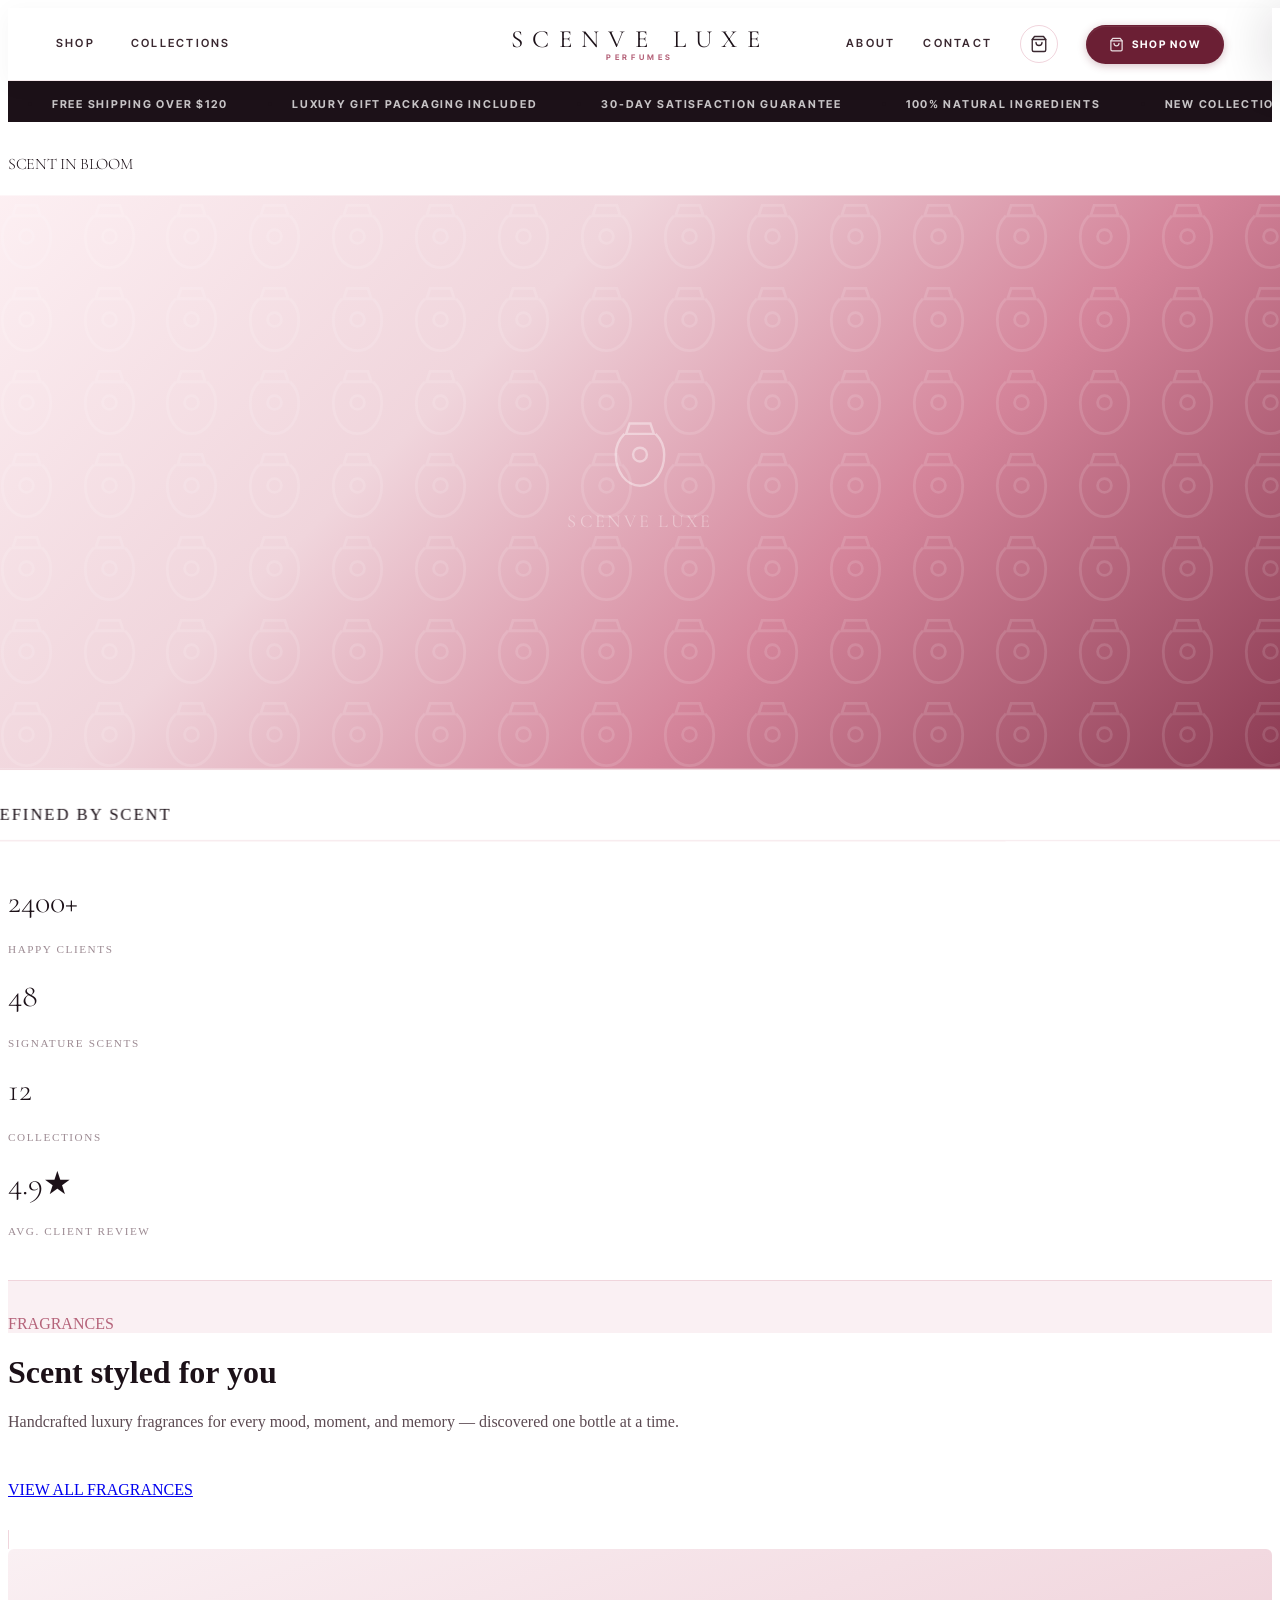
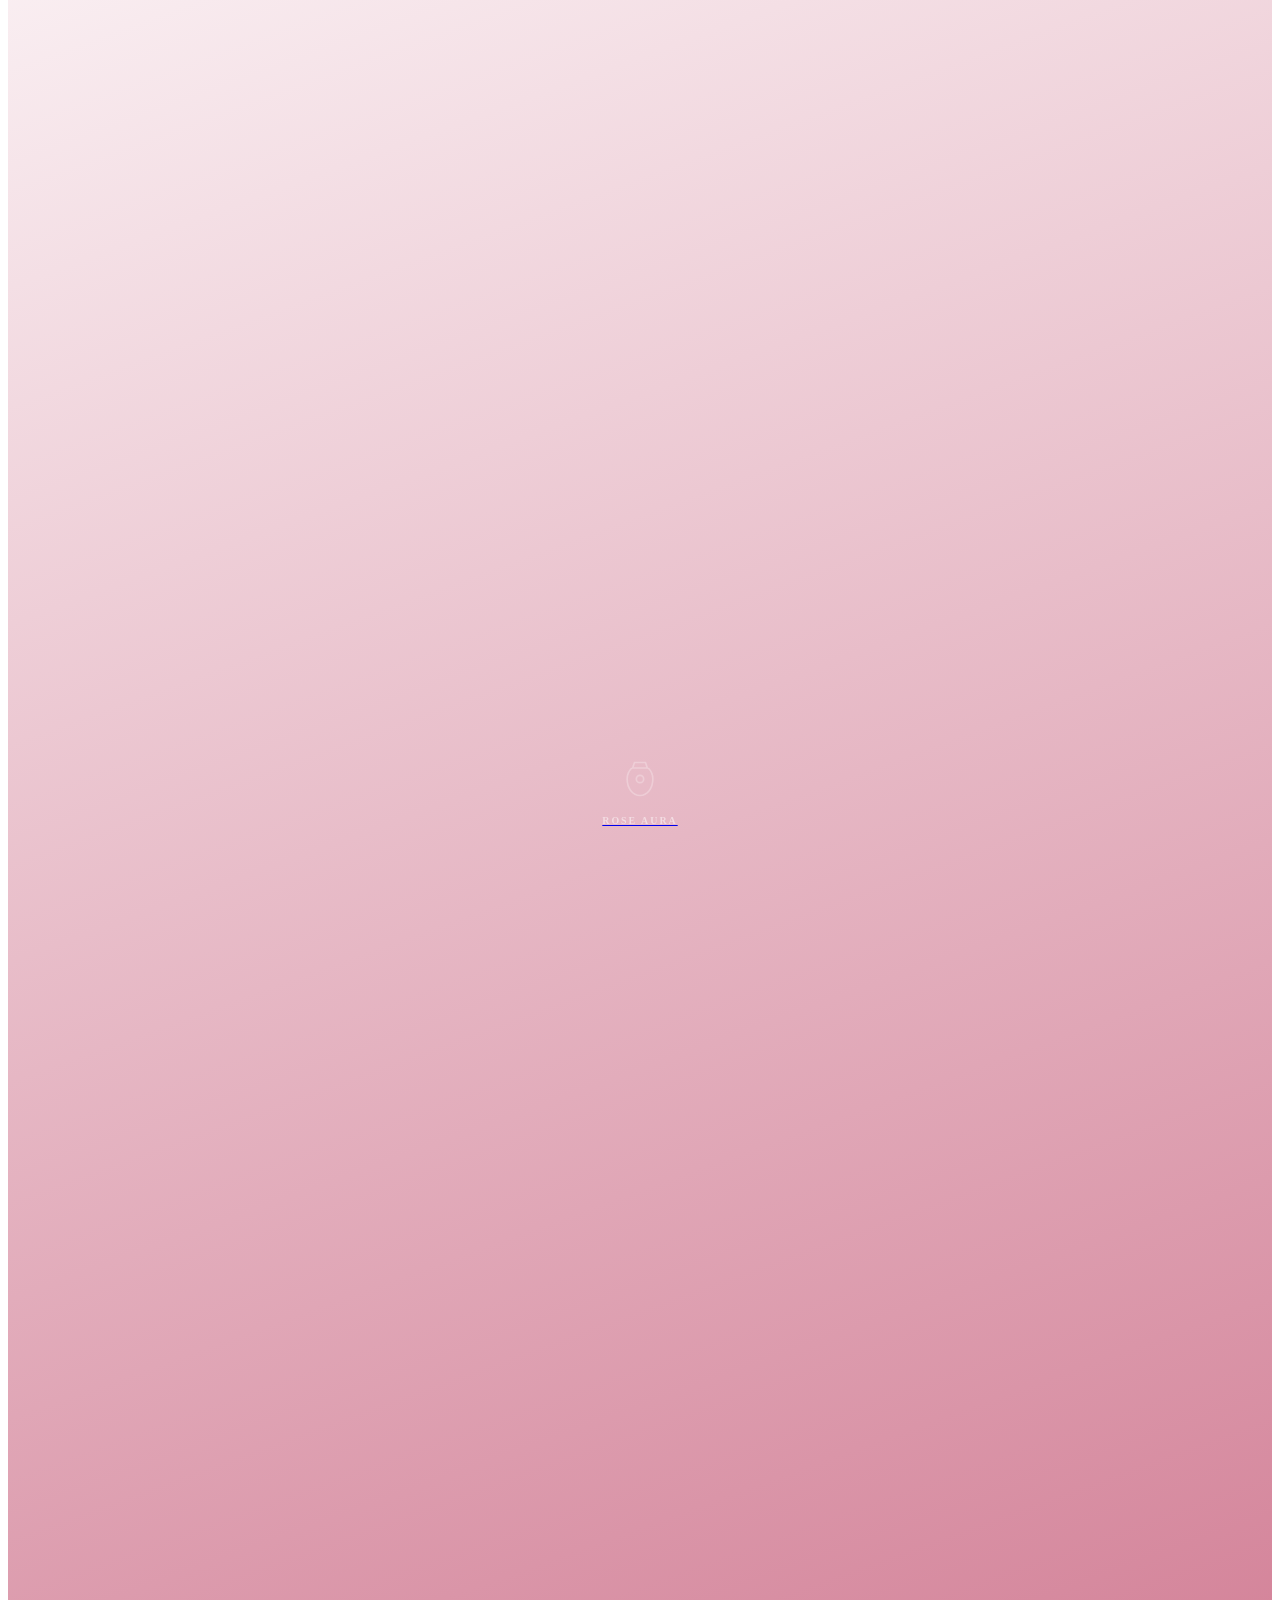
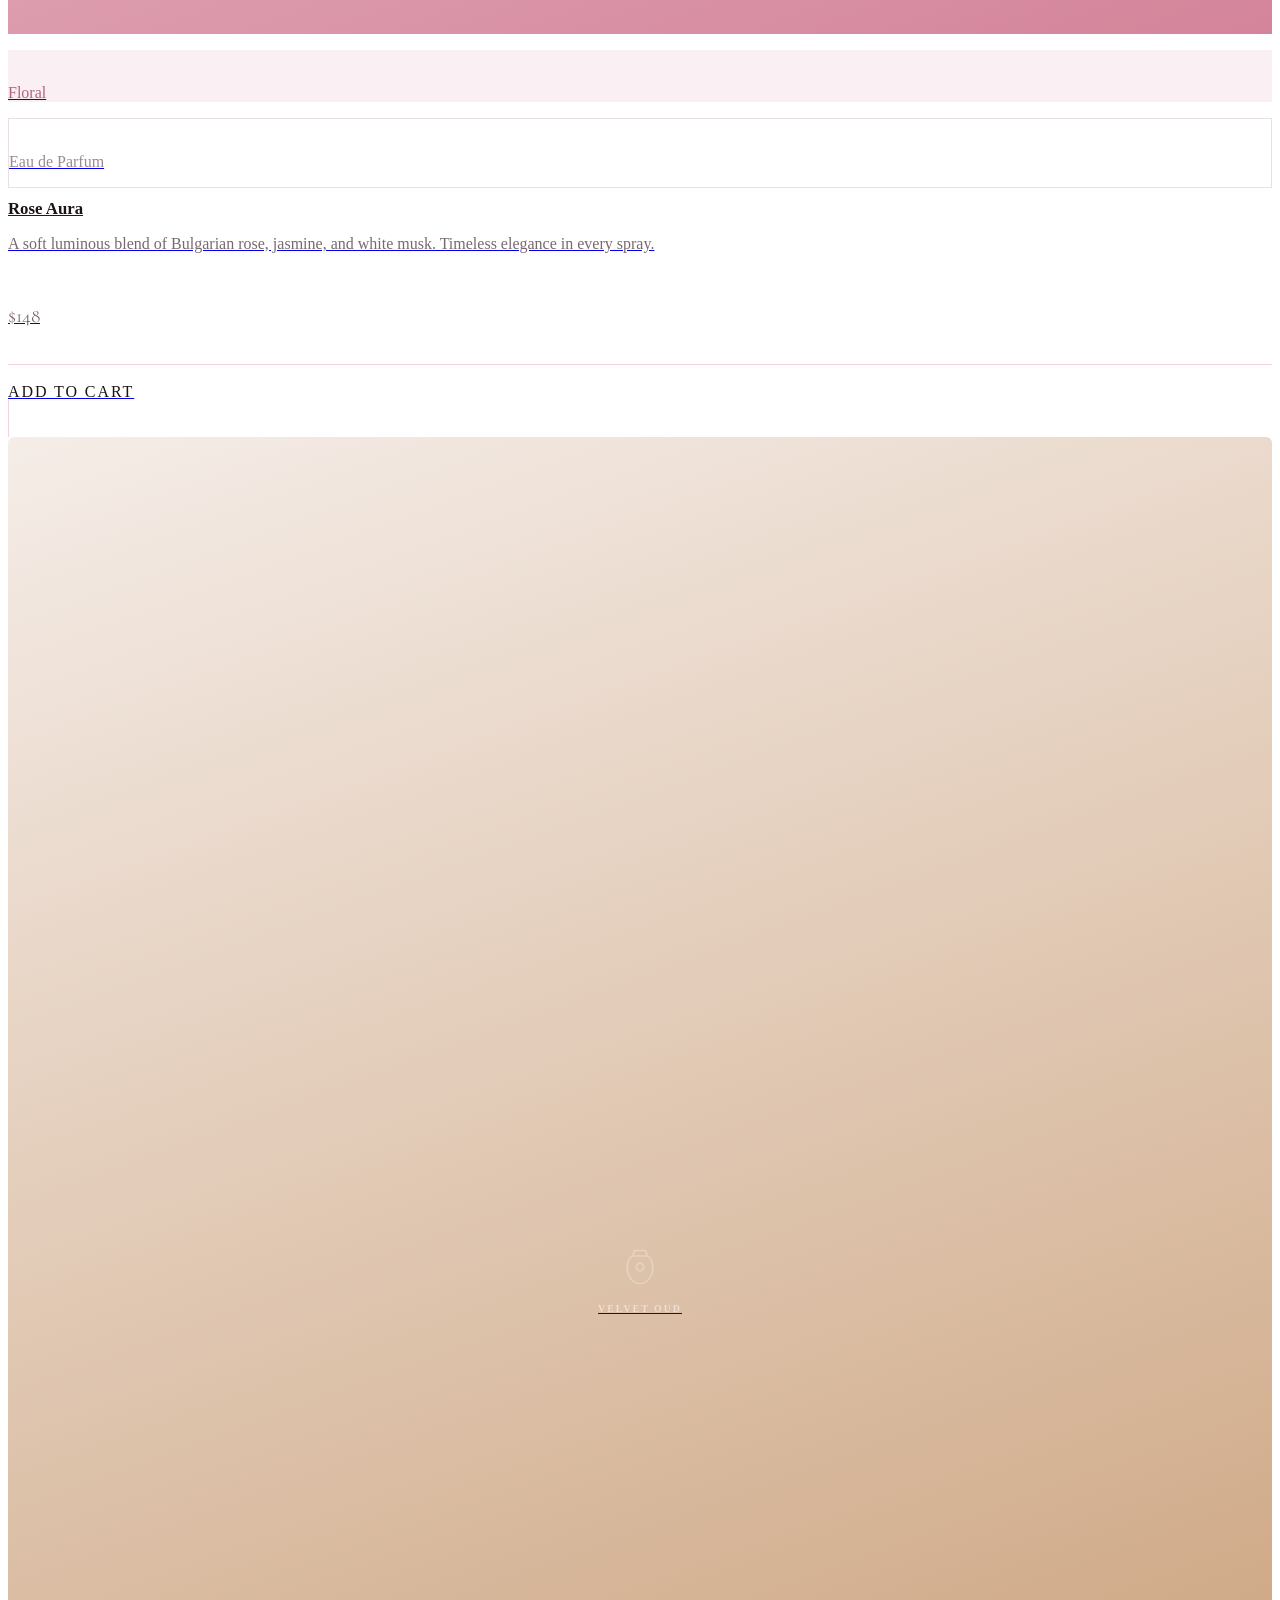
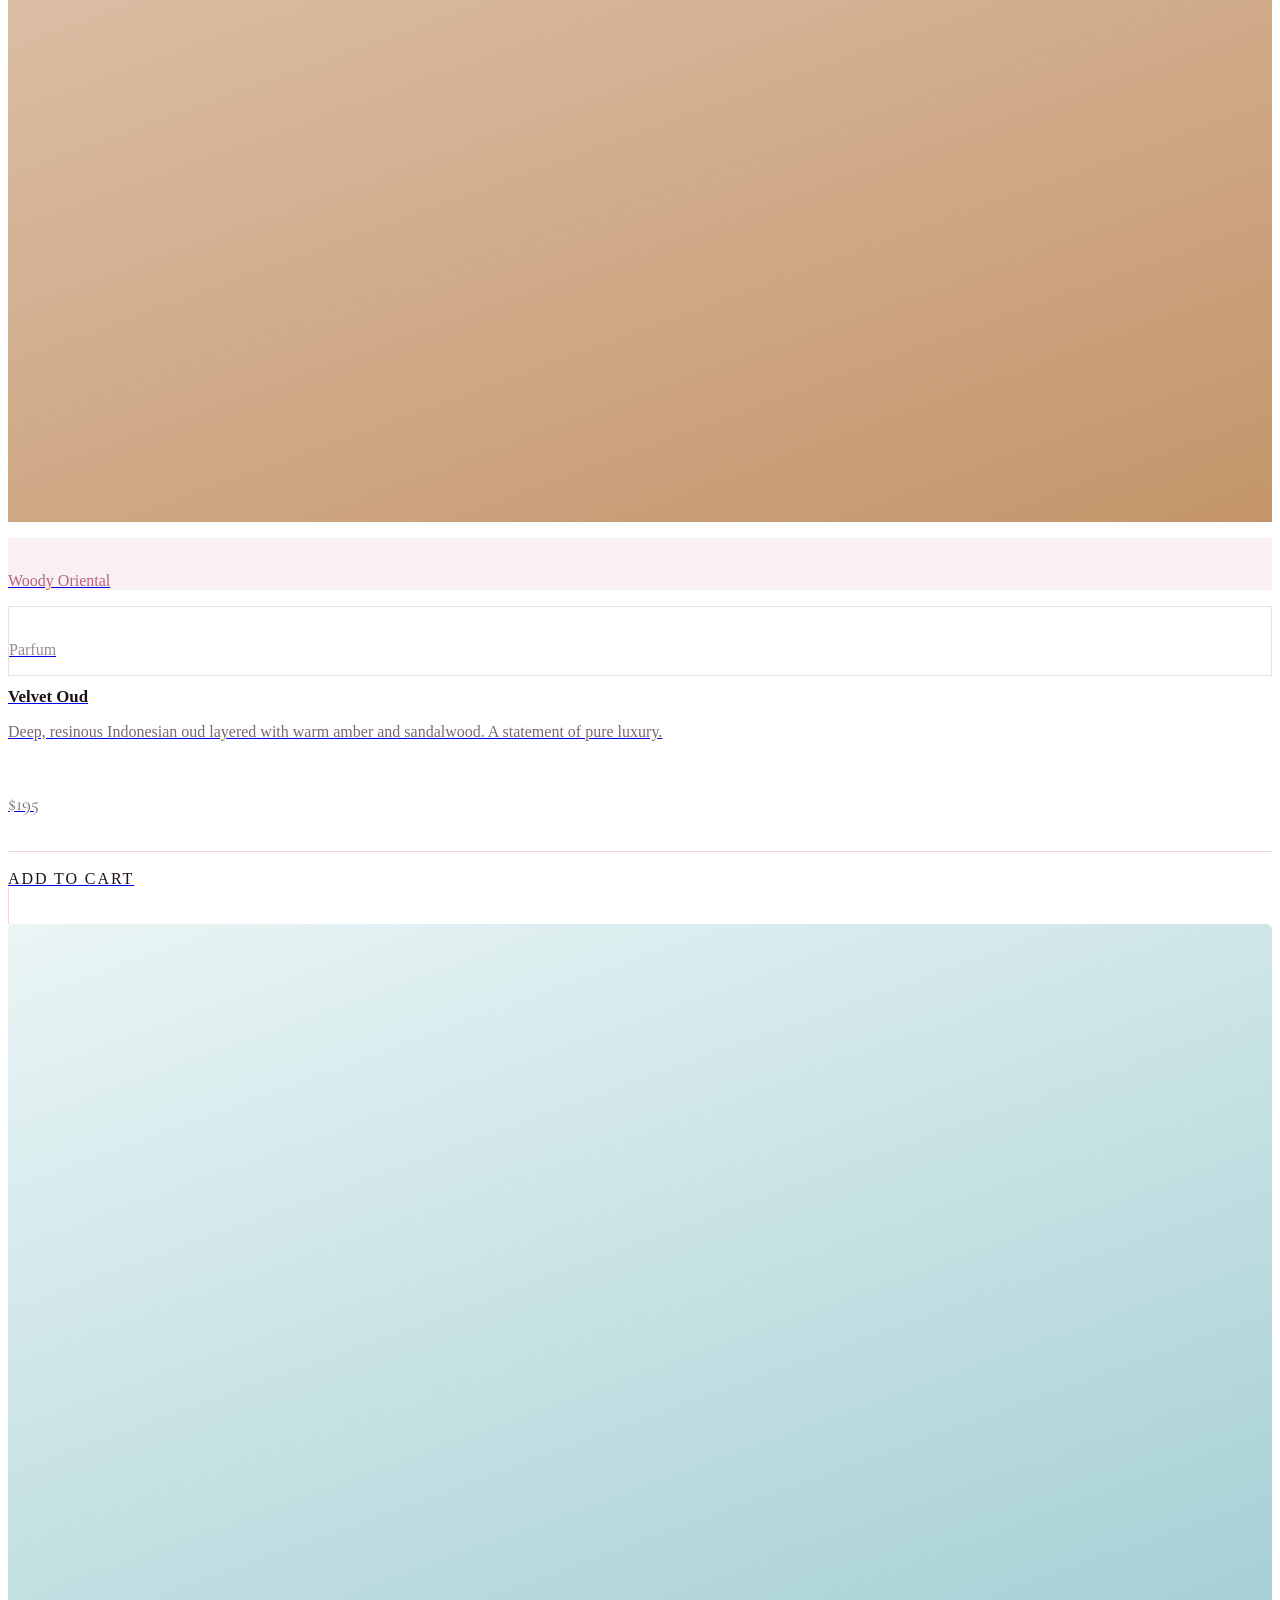
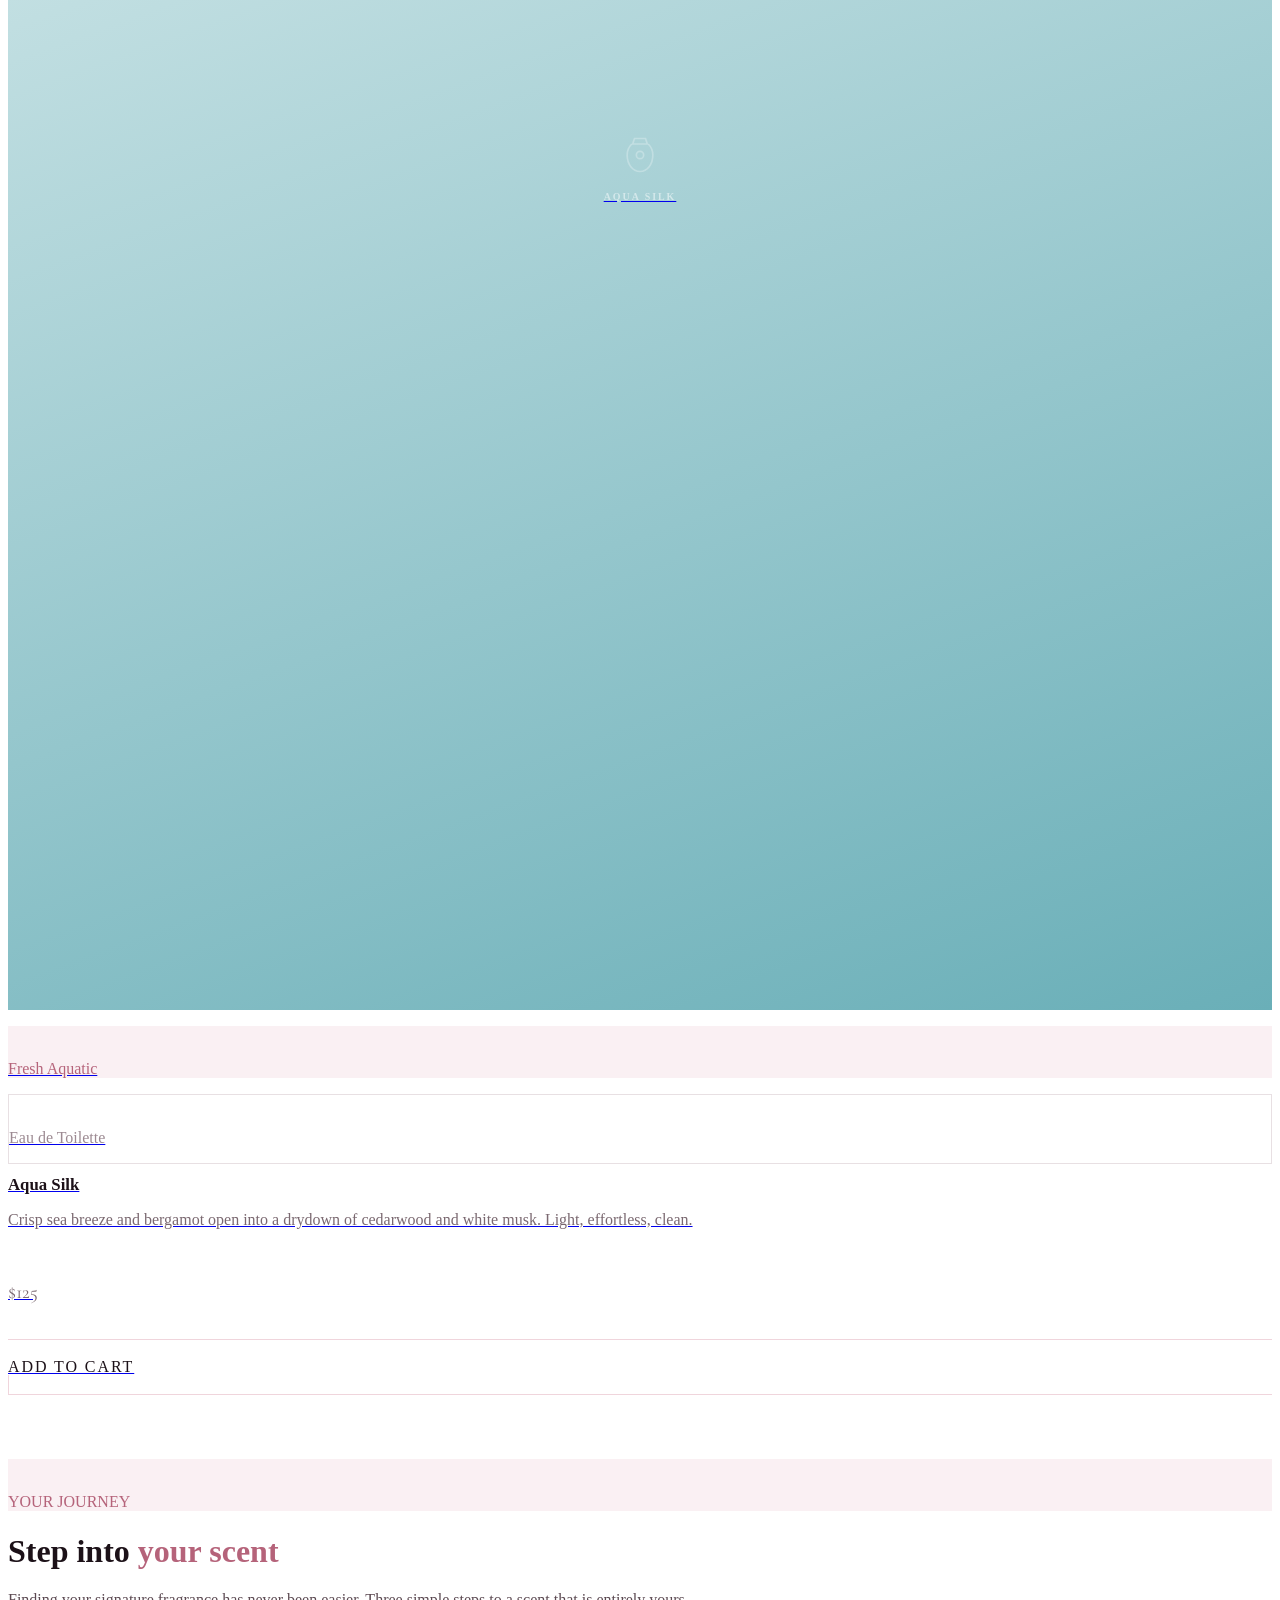
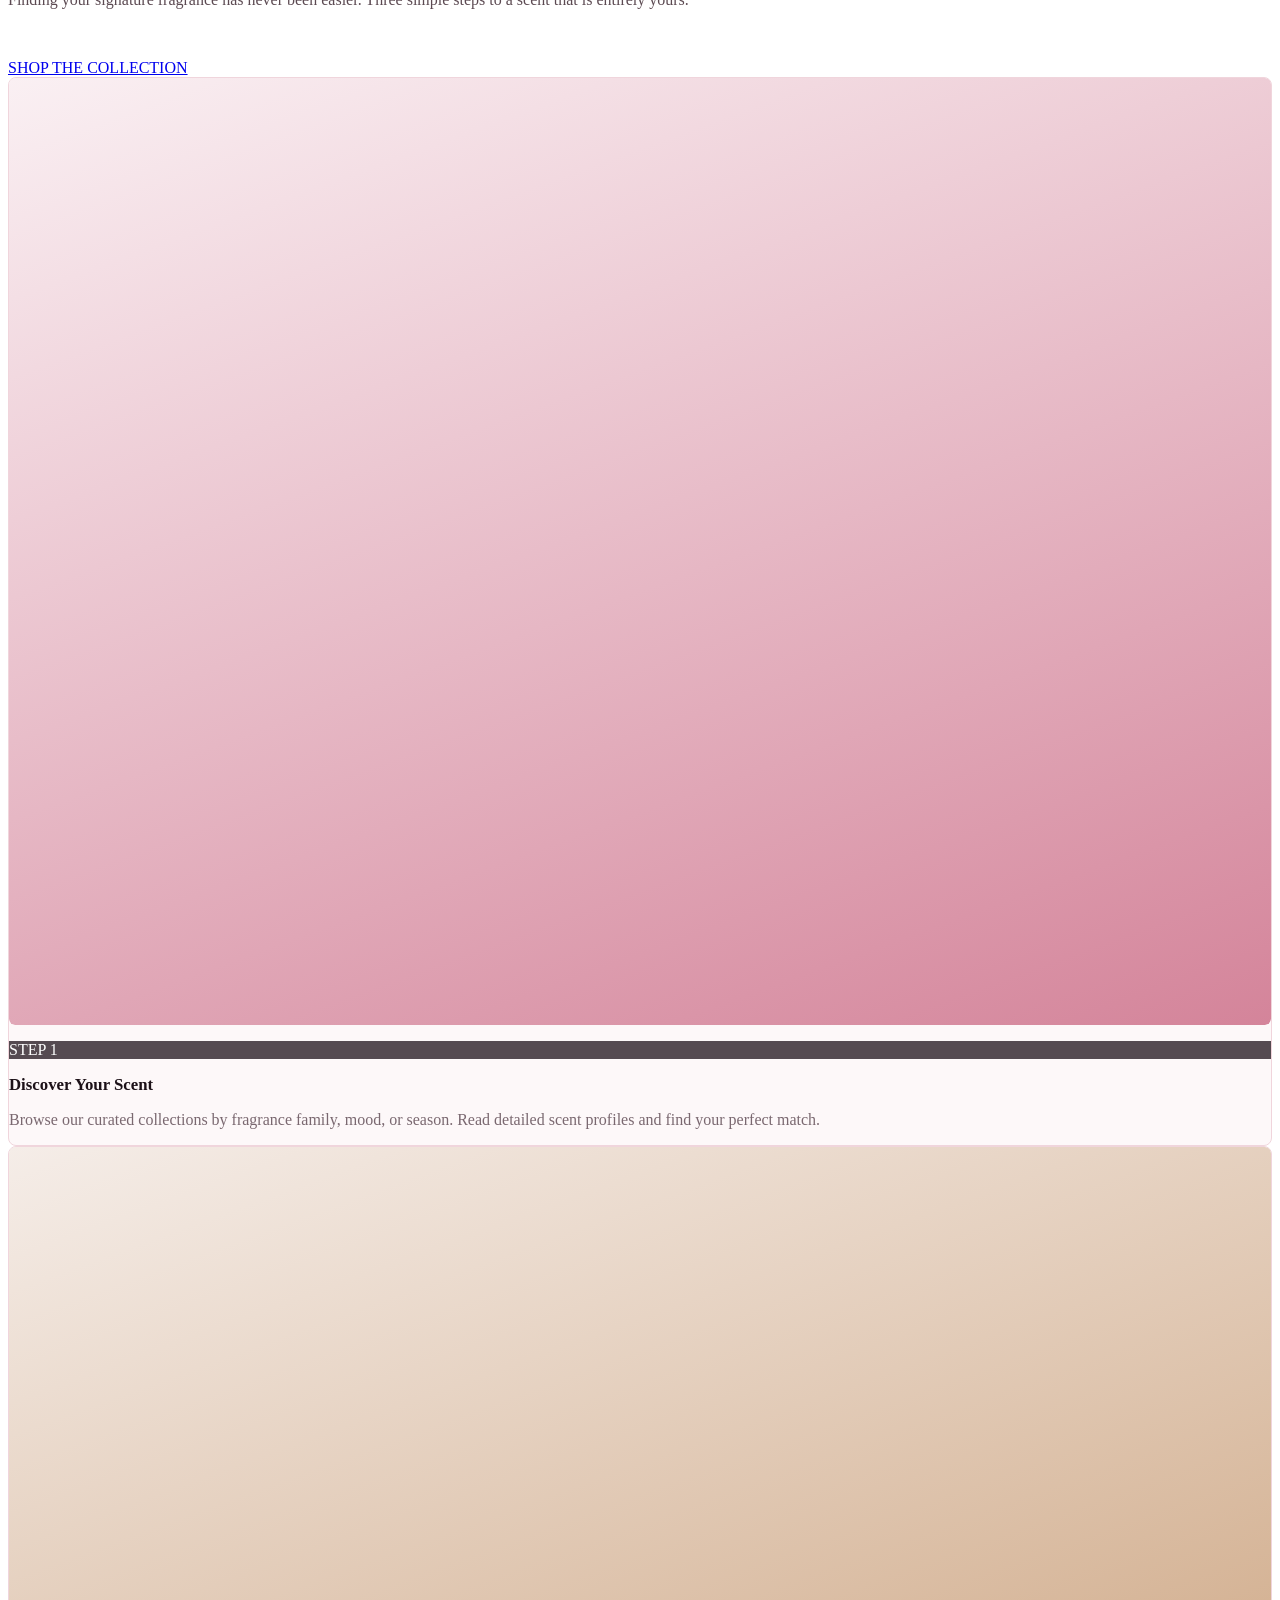
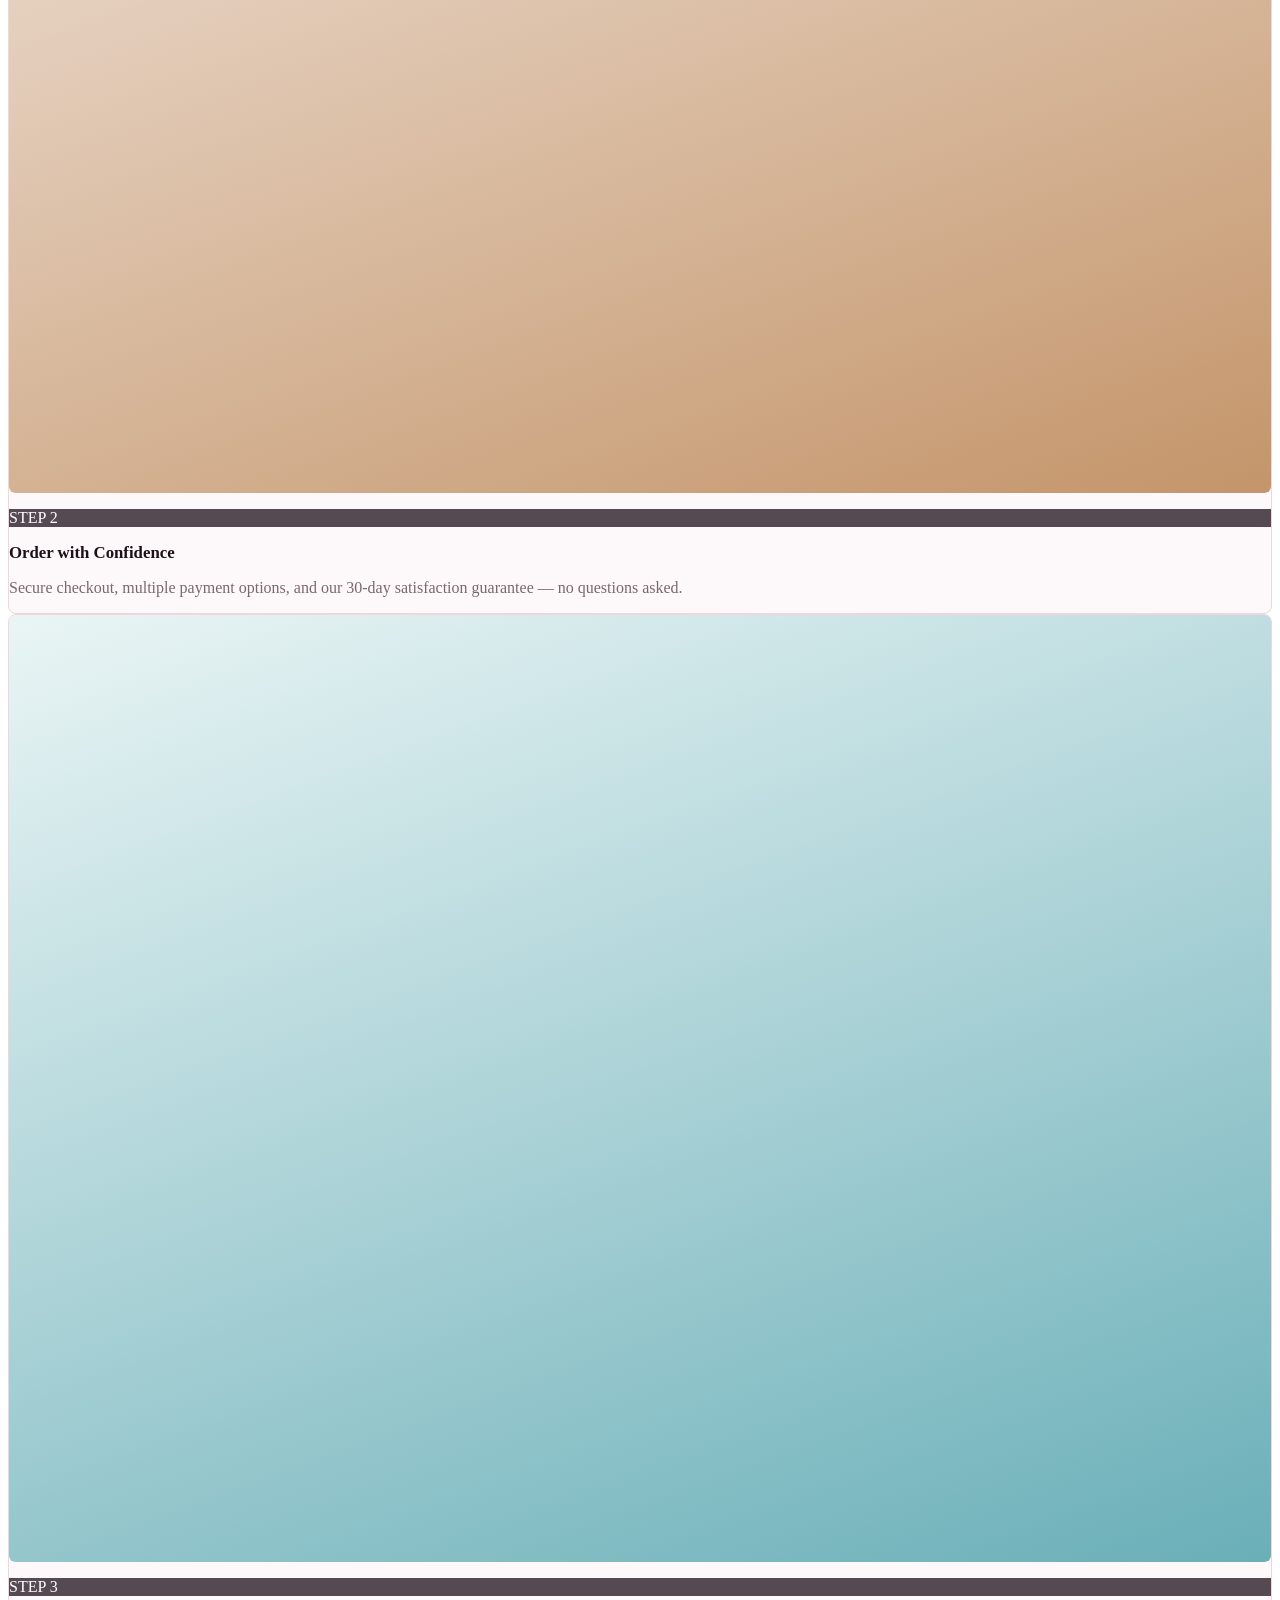
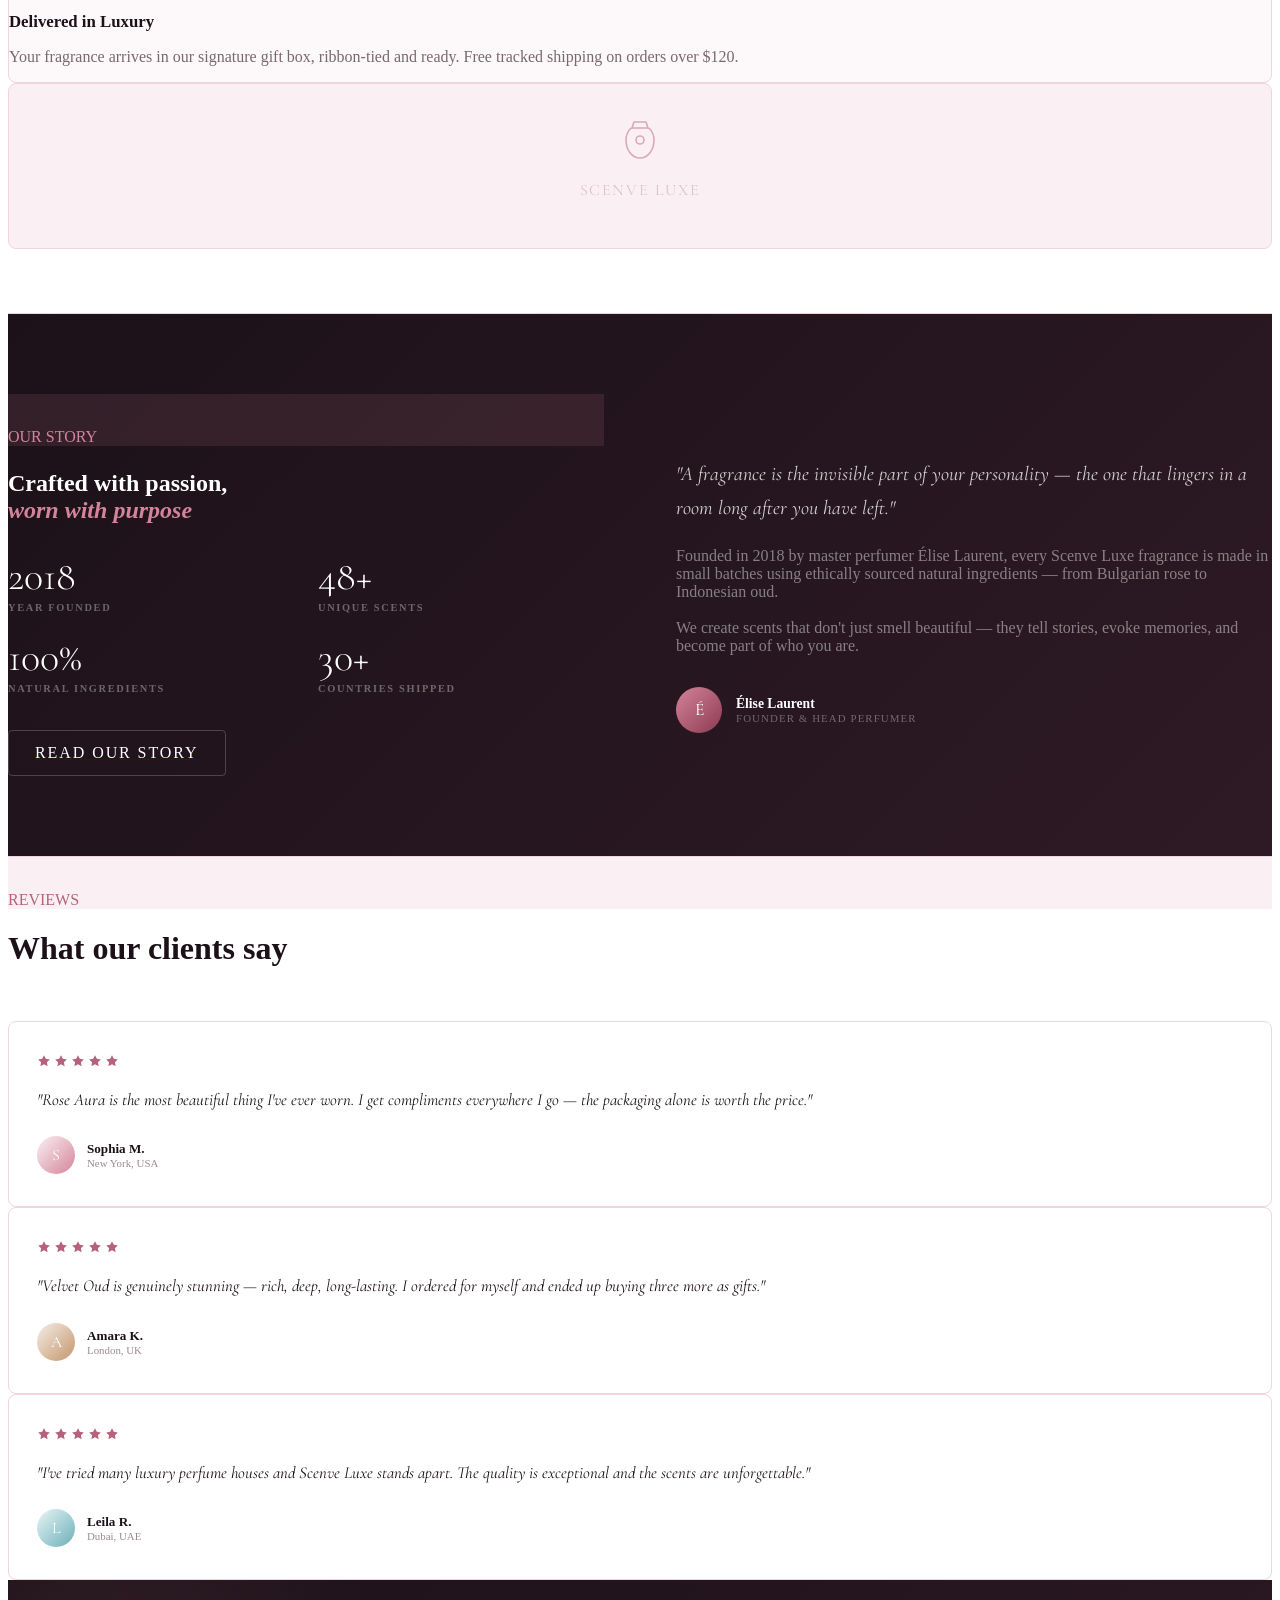
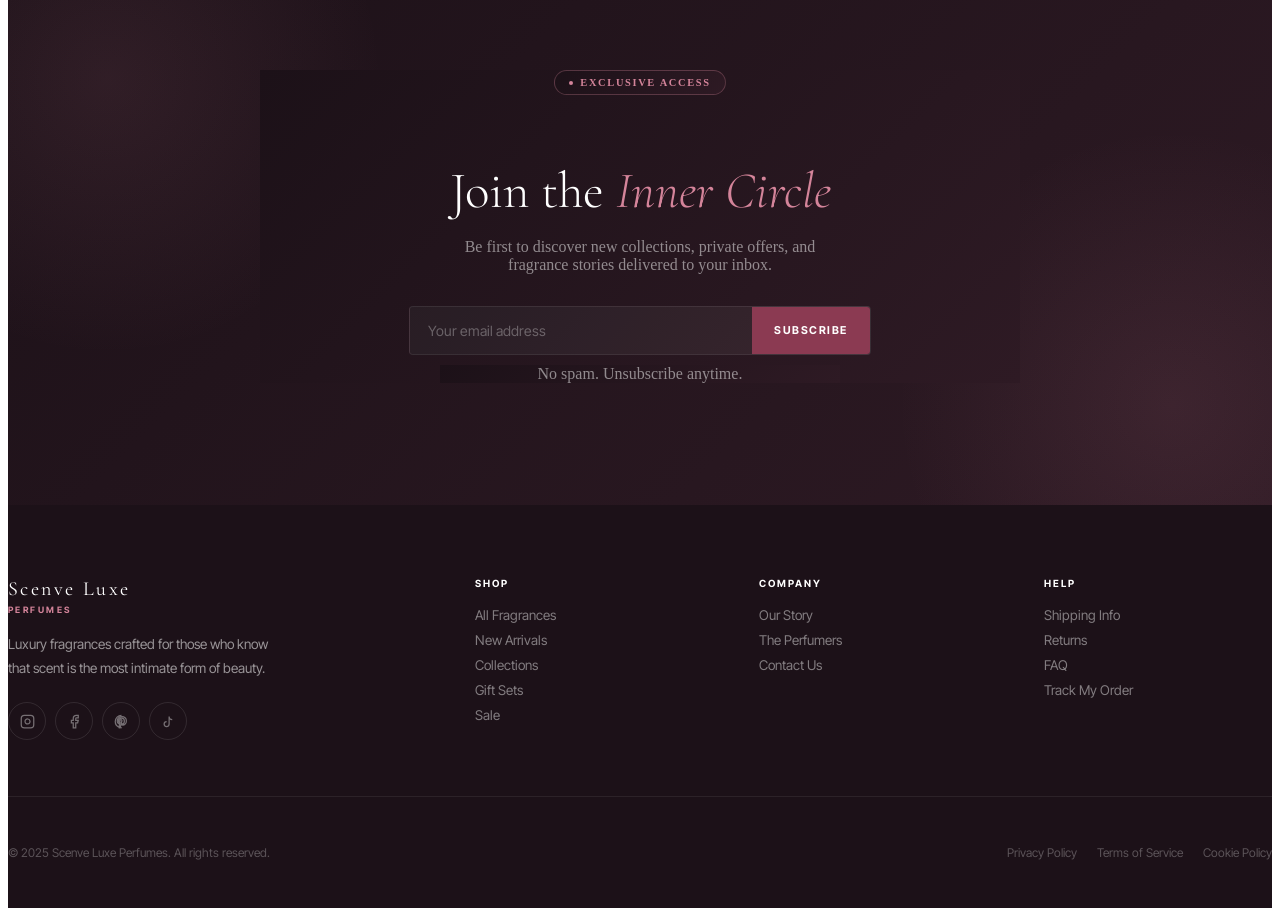
==== index.html @ 72b64336 "first commit" ====
<!DOCTYPE html>
<html lang="en" class="w-mod-js">
<head>
<style>.wf-force-outline-none[tabindex="-1"]:focus{outline:none;}</style>
<meta charset="utf-8">
<title>Scenve Luxe Perfumes — Luxury Fragrances</title>
<meta content="Discover Scenve Luxe — a curated collection of luxury perfumes crafted for those who appreciate the art of fine fragrance." name="description">
<meta content="Scenve Luxe Perfumes — Luxury Fragrances" property="og:title">
<meta content="Discover our curated collection of luxury fragrances." property="og:description">
<meta property="og:type" content="website">
<meta content="summary_large_image" name="twitter:card">
<meta content="width=device-width, initial-scale=1, viewport-fit=cover" name="viewport">

<!-- Virtus Template CSS (exact structure) -->
<link href="https://cdn.prod.website-files.com/698aee66e6df149e48782f80/css/virtus-template.webflow.shared.4b1e8b3e1.css" rel="stylesheet" type="text/css" integrity="sha384-Sx6LPh+X2SPGq1IEcIaZzbv9NYn+S0Daa7FhI41KIhBzKiydmDO6bzj5uVZdGimH" crossorigin="anonymous">

<link href="https://fonts.googleapis.com" rel="preconnect">
<link href="https://fonts.gstatic.com" rel="preconnect" crossorigin="anonymous">
<link rel="stylesheet" href="https://fonts.googleapis.com/css2?family=Inter+Tight:wght@300;400;500;600;700&family=Cormorant+Garamond:ital,wght@0,300;0,400;1,300;1,400&display=swap">

<!-- Scenve Luxe pink/white override -->
<link rel="stylesheet" href="css/virtus-override.css">
</head>
<body class="body">

<!-- ── Preloader ── -->
<div class="preloader" aria-hidden="true">
  <div class="preloader-inner">
    <div class="preloader-wordmark">
      <span class="preloader-name">Scenve Luxe</span>
      <span class="preloader-sub">Perfumes</span>
    </div>
    <div class="preloader-ring"><svg viewBox="0 0 52 52"><circle class="preloader-ring-track" cx="26" cy="26" r="23"/><circle class="preloader-ring-fill" cx="26" cy="26" r="23"/></svg></div>
  </div>
</div>

<div class="page-wrap">

<!-- ════════════════════════════════════════
     HEADER / NAVIGATION
     ════════════════════════════════════════ -->
<header class="lx-header" id="lx-header">
  <div class="lx-nav">

    <!-- LEFT GROUP -->
    <nav class="lx-nav-group lx-nav-left">
      <a href="shop.html" class="lx-nav-link">Shop</a>
      <a href="collections.html" class="lx-nav-link">Collections</a>
    </nav>

    <!-- CENTER LOGO -->
    <a href="index.html" class="lx-logo" aria-label="Scenve Luxe — Home">
      <span class="lx-logo-main">Scenve Luxe</span>
      <span class="lx-logo-sub">Perfumes</span>
    </a>

    <!-- RIGHT GROUP -->
    <nav class="lx-nav-group lx-nav-right">
      <a href="about.html" class="lx-nav-link">About</a>
      <a href="contact.html" class="lx-nav-link">Contact</a>

      <!-- Cart icon -->
      <button class="lx-cart-btn sl-open-cart" title="View cart" aria-label="Open cart">
        <svg width="18" height="18" viewBox="0 0 24 24" fill="none" stroke="currentColor" stroke-width="1.8" stroke-linecap="round" stroke-linejoin="round">
          <path d="M6 2 3 6v14a2 2 0 0 0 2 2h14a2 2 0 0 0 2-2V6l-3-4z"/>
          <line x1="3" y1="6" x2="21" y2="6"/>
          <path d="M16 10a4 4 0 0 1-8 0"/>
        </svg>
        <span class="lx-cart-count sl-cart-count">0</span>
      </button>

      <!-- Shop Now -->
      <a href="shop.html" class="lx-shop-btn">
        <svg width="15" height="15" viewBox="0 0 24 24" fill="none" stroke="currentColor" stroke-width="2" stroke-linecap="round" stroke-linejoin="round">
          <path d="M6 2 3 6v14a2 2 0 0 0 2 2h14a2 2 0 0 0 2-2V6l-3-4z"/>
          <line x1="3" y1="6" x2="21" y2="6"/>
          <path d="M16 10a4 4 0 0 1-8 0"/>
        </svg>
        Shop Now
      </a>

      <!-- Hamburger (mobile only) -->
      <button class="lx-burger" id="lx-burger" aria-label="Open menu" aria-expanded="false">
        <span></span><span></span><span></span>
      </button>
    </nav>
  </div>

  <!-- MOBILE DRAWER -->
  <div class="lx-mobile-menu" id="lx-mobile-menu" aria-hidden="true">
    <div class="lx-mobile-inner">
      <a href="index.html" class="lx-logo lx-mobile-logo">
        <span class="lx-logo-main">Scenve Luxe</span>
        <span class="lx-logo-sub">Perfumes</span>
      </a>
      <nav class="lx-mobile-links">
        <a href="shop.html" class="lx-mobile-link">Shop</a>
        <a href="collections.html" class="lx-mobile-link">Collections</a>
        <a href="about.html" class="lx-mobile-link">About</a>
        <a href="contact.html" class="lx-mobile-link">Contact</a>
      </nav>
      <a href="shop.html" class="lx-shop-btn lx-mobile-cta">
        <svg width="15" height="15" viewBox="0 0 24 24" fill="none" stroke="currentColor" stroke-width="2" stroke-linecap="round" stroke-linejoin="round">
          <path d="M6 2 3 6v14a2 2 0 0 0 2 2h14a2 2 0 0 0 2-2V6l-3-4z"/>
          <line x1="3" y1="6" x2="21" y2="6"/>
          <path d="M16 10a4 4 0 0 1-8 0"/>
        </svg>
        Shop the Collection
      </a>
    </div>
  </div>
</header>
<div class="lx-overlay" id="lx-overlay" aria-hidden="true"></div>

<!-- ════════════════════════════════════════
     ANNOUNCEMENT TICKER
     ════════════════════════════════════════ -->
<div class="sl-ticker">
  <div class="sl-ticker-inner">
    <span class="sl-ticker-item"><span class="sl-ticker-dot"></span>Free Shipping Over $120</span>
    <span class="sl-ticker-item"><span class="sl-ticker-dot"></span>Luxury Gift Packaging Included</span>
    <span class="sl-ticker-item"><span class="sl-ticker-dot"></span>30-Day Satisfaction Guarantee</span>
    <span class="sl-ticker-item"><span class="sl-ticker-dot"></span>100% Natural Ingredients</span>
    <span class="sl-ticker-item"><span class="sl-ticker-dot"></span>New Collection — 2025</span>
    <span class="sl-ticker-item"><span class="sl-ticker-dot"></span>Cruelty Free &amp; Ethically Sourced</span>
    <span class="sl-ticker-item"><span class="sl-ticker-dot"></span>Free Shipping Over $120</span>
    <span class="sl-ticker-item"><span class="sl-ticker-dot"></span>Luxury Gift Packaging Included</span>
    <span class="sl-ticker-item"><span class="sl-ticker-dot"></span>30-Day Satisfaction Guarantee</span>
    <span class="sl-ticker-item"><span class="sl-ticker-dot"></span>100% Natural Ingredients</span>
    <span class="sl-ticker-item"><span class="sl-ticker-dot"></span>New Collection — 2025</span>
    <span class="sl-ticker-item"><span class="sl-ticker-dot"></span>Cruelty Free &amp; Ethically Sourced</span>
  </div>
</div>

<!-- ════════════════════════════════════════
     HERO SECTION  (exact Virtus structure)
     ════════════════════════════════════════ -->
<div class="section">
  <div class="container wide white centered">
    <div class="spacer _32"></div>

    <!-- Display headline -->
    <div data-scroll="clip-up" data-scroll-delay="100">
      <div class="display-text">SCENT&nbsp;IN&nbsp;BLOOM</div>
    </div>

    <div class="spacer _32"></div>

    <!-- Hero Image -->
    <div class="hero-image-wrap" data-scroll-parallax="0.12" data-scroll-scale="0.04">
      <!-- Perfume gradient placeholder (replace src with real image) -->
      <div class="hero-image-placeholder" style="aspect-ratio:16/7; min-height:320px;">
        <div class="hero-image-placeholder-inner">
          <svg width="80" height="80" viewBox="0 0 24 24" fill="none" stroke="rgba(255,255,255,0.4)" stroke-width="0.7">
            <path d="M9 3h6l1 3H8L9 3z"/>
            <path d="M7.5 6C6 7.5 5 9.5 5 12c0 5 3 9 7 9s7-4 7-9c0-2.5-1-4.5-2.5-6"/>
            <circle cx="12" cy="12" r="2"/>
          </svg>
          <p style="font-family:'Cormorant Garamond',serif;font-size:1.1rem;letter-spacing:0.16em;margin-top:10px;opacity:0.6;">SCENVE LUXE</p>
        </div>
      </div>

      <div class="hero-image-dot bottom-left"></div>
      <div class="hero-image-dot bottom-right"></div>
      <div class="hero-image-dot top-right"></div>
      <div class="hero-image-dot top-left"></div>

      <div class="results-badge-wrap">
        <img src="https://cdn.prod.website-files.com/698aee66e6df149e48782f80/698c485466046b1dd5c1c3c9_corner-shape.svg" loading="lazy" alt="" class="corner-shape bottom-left">
        <img src="https://cdn.prod.website-files.com/698aee66e6df149e48782f80/698c485466046b1dd5c1c3c9_corner-shape.svg" loading="lazy" alt="" class="corner-shape bottom-right">
        <p class="paragraph no-bottom-margin">DEFINED&nbsp;BY&nbsp;SCENT</p>
      </div>
    </div>

    <div class="spacer _32"></div>

    <!-- Stats Row -->
    <div class="w-layout-grid _4-1-grid max-800-width" data-scroll="stagger">

      <div class="result-card-wrap">
        <h1 class="heading h1 no-bottom-margin" data-scroll-count="2400" data-scroll-count-suffix="+">2400+</h1>
        <p class="paragraph">HAPPY&nbsp;CLIENTS</p>
        <div class="grey-divider"></div>
      </div>

      <div class="result-card-wrap">
        <h1 class="heading h1 no-bottom-margin" data-scroll-count="48">48</h1>
        <p class="paragraph">SIGNATURE&nbsp;SCENTS</p>
        <div class="grey-divider"></div>
      </div>

      <div class="result-card-wrap">
        <h1 class="heading h1 no-bottom-margin" data-scroll-count="12">12</h1>
        <p class="paragraph">COLLECTIONS</p>
        <div class="grey-divider"></div>
      </div>

      <div class="result-card-wrap">
        <h1 class="heading h1 no-bottom-margin" data-scroll-count="4.9" data-scroll-count-suffix="★" data-scroll-count-decimals="1">4.9★</h1>
        <p class="paragraph">AVG.&nbsp;CLIENT&nbsp;REVIEW</p>
      </div>

    </div>

    <div class="spacer _32"></div>
  </div>
</div>

<!-- ════════════════════════════════════════
     PRODUCTS SECTION  (Virtus "classes" structure)
     ════════════════════════════════════════ -->
<div class="section">
  <div class="container centered">

    <!-- Section label -->
    <div data-scroll="fade-up" data-scroll-delay="0">
      <div class="section-label-wrap" data-wf--label--variant="primary">
        <img loading="lazy" src="https://cdn.prod.website-files.com/698aee66e6df149e48782f80/698c6f55d00bb4ebcdfa47b6_label-icon.svg" alt="" class="label-icon">
        <p class="paragraph xsmall no-bottom-margin">FRAGRANCES</p>
      </div>
    </div>

    <!-- Heading -->
    <div data-scroll="clip-up" data-scroll-delay="80">
      <h1 class="heading h2 mobile-centered">Scent styled for you</h1>
    </div>

    <div class="text-box m" data-scroll="fade-up" data-scroll-delay="160">
      <p class="paragraph large centered">
        Handcrafted luxury fragrances for every mood, moment, and memory — discovered one bottle at a time.
      </p>
    </div>

    <div class="spacer _16"></div>

    <!-- CTA -->
    <div data-scroll="fade-up" data-scroll-delay="240">
      <div class="button-wrap w-variant-36e90467-da30-59fd-1735-41281286b894">
        <a href="shop.html" class="navigation-link no-bottom-margin w-inline-block">
          <div class="link-text cc-1 w-variant-36e90467-da30-59fd-1735-41281286b894 cc-hidden" style="opacity:0;">VIEW ALL FRAGRANCES</div>
          <div class="link-text cc-1 w-variant-36e90467-da30-59fd-1735-41281286b894" style="opacity:1;">VIEW ALL FRAGRANCES</div>
        </a>
      </div>
    </div>

    <div class="spacer _32"></div>

    <!-- Products Grid (Virtus "classes-collection" structure) -->
    <div class="classes-collection-wrap w-dyn-list">
      <div role="list" class="classes-collection-list w-dyn-items" data-scroll="stagger">

        <!-- ── Product 1: Rose Aura ── -->
        <div role="listitem" class="class-collection-item w-dyn-item">
          <a href="product.html" class="default-card-wrap w-inline-block">
            <div class="preview-image-wrap">
              <div class="product-thumb-placeholder product-img-bg-1">
                <svg viewBox="0 0 24 24" fill="none" stroke="currentColor" stroke-width="0.9">
                  <path d="M9 3h6l1 3H8L9 3z"/><path d="M7.5 6C6 7.5 5 9.5 5 12c0 5 3 9 7 9s7-4 7-9c0-2.5-1-4.5-2.5-6"/><circle cx="12" cy="12" r="2"/>
                </svg>
                <span>Rose Aura</span>
              </div>
            </div>
            <div class="spacer _16"></div>
            <div class="class-level-length-wrap">
              <div class="section-label-wrap">
                <img src="https://cdn.prod.website-files.com/698aee66e6df149e48782f80/698c6f55d00bb4ebcdfa47b6_label-icon.svg" loading="lazy" alt="" class="label-icon">
                <p class="paragraph xsmall bold no-bottom-margin z-index-1">Floral</p>
                <div class="label-bg essential"></div>
              </div>
              <div class="section-label-wrap w-variant-18f84eb6-229a-5f8c-119f-3c3aaead4385">
                <img loading="lazy" src="https://cdn.prod.website-files.com/698aee66e6df149e48782f80/698c7b741ad7b8102296cfcd_clock.svg" alt="" class="label-icon">
                <p class="paragraph xsmall no-bottom-margin w-variant-18f84eb6-229a-5f8c-119f-3c3aaead4385">Eau de Parfum</p>
              </div>
            </div>
            <h1 class="heading h5">Rose Aura</h1>
            <div class="text-box m">
              <p class="paragraph">A soft luminous blend of Bulgarian rose, jasmine, and white musk. Timeless elegance in every spray.</p>
              <div class="spacer _16"></div>
              <p class="paragraph" style="font-family:'Cormorant Garamond',serif;font-size:1.2rem;color:#1c1118;font-weight:400;">$148</p>
              <div class="spacer _16"></div>
            </div>
            <div class="button-wrap dune">
              <div class="navigation-link no-bottom-margin" onclick="slCart.add({id:'rose-aura',name:'Rose Aura',price:148,size:'50ml'});event.preventDefault();">
                <div class="link-text cc-1 cc-hidden" style="opacity:0;">ADD TO CART</div>
                <div class="link-text cc-1">ADD TO CART</div>
              </div>
            </div>
          </a>
        </div>

        <!-- ── Product 2: Velvet Oud ── -->
        <div role="listitem" class="class-collection-item w-dyn-item">
          <a href="product.html" class="default-card-wrap w-inline-block">
            <div class="preview-image-wrap">
              <div class="product-thumb-placeholder product-img-bg-2">
                <svg viewBox="0 0 24 24" fill="none" stroke="currentColor" stroke-width="0.9">
                  <path d="M9 3h6l1 3H8L9 3z"/><path d="M7.5 6C6 7.5 5 9.5 5 12c0 5 3 9 7 9s7-4 7-9c0-2.5-1-4.5-2.5-6"/><circle cx="12" cy="12" r="2"/>
                </svg>
                <span>Velvet Oud</span>
              </div>
            </div>
            <div class="spacer _16"></div>
            <div class="class-level-length-wrap">
              <div class="section-label-wrap">
                <img src="https://cdn.prod.website-files.com/698aee66e6df149e48782f80/698c6f55d00bb4ebcdfa47b6_label-icon.svg" loading="lazy" alt="" class="label-icon">
                <p class="paragraph xsmall bold no-bottom-margin z-index-1">Woody Oriental</p>
                <div class="label-bg progression"></div>
              </div>
              <div class="section-label-wrap w-variant-18f84eb6-229a-5f8c-119f-3c3aaead4385">
                <img loading="lazy" src="https://cdn.prod.website-files.com/698aee66e6df149e48782f80/698c7b741ad7b8102296cfcd_clock.svg" alt="" class="label-icon">
                <p class="paragraph xsmall no-bottom-margin w-variant-18f84eb6-229a-5f8c-119f-3c3aaead4385">Parfum</p>
              </div>
            </div>
            <h1 class="heading h5">Velvet Oud</h1>
            <div class="text-box m">
              <p class="paragraph">Deep, resinous Indonesian oud layered with warm amber and sandalwood. A statement of pure luxury.</p>
              <div class="spacer _16"></div>
              <p class="paragraph" style="font-family:'Cormorant Garamond',serif;font-size:1.2rem;color:#1c1118;font-weight:400;">$195</p>
              <div class="spacer _16"></div>
            </div>
            <div class="button-wrap dune">
              <div class="navigation-link no-bottom-margin" onclick="slCart.add({id:'velvet-oud',name:'Velvet Oud',price:195,size:'50ml'});event.preventDefault();">
                <div class="link-text cc-1 cc-hidden" style="opacity:0;">ADD TO CART</div>
                <div class="link-text cc-1">ADD TO CART</div>
              </div>
            </div>
          </a>
        </div>

        <!-- ── Product 3: Aqua Silk ── -->
        <div role="listitem" class="class-collection-item w-dyn-item">
          <a href="product.html" class="default-card-wrap w-inline-block">
            <div class="preview-image-wrap">
              <div class="product-thumb-placeholder product-img-bg-3">
                <svg viewBox="0 0 24 24" fill="none" stroke="currentColor" stroke-width="0.9">
                  <path d="M9 3h6l1 3H8L9 3z"/><path d="M7.5 6C6 7.5 5 9.5 5 12c0 5 3 9 7 9s7-4 7-9c0-2.5-1-4.5-2.5-6"/><circle cx="12" cy="12" r="2"/>
                </svg>
                <span>Aqua Silk</span>
              </div>
            </div>
            <div class="spacer _16"></div>
            <div class="class-level-length-wrap">
              <div class="section-label-wrap">
                <img src="https://cdn.prod.website-files.com/698aee66e6df149e48782f80/698c6f55d00bb4ebcdfa47b6_label-icon.svg" loading="lazy" alt="" class="label-icon">
                <p class="paragraph xsmall bold no-bottom-margin z-index-1">Fresh Aquatic</p>
                <div class="label-bg elite"></div>
              </div>
              <div class="section-label-wrap w-variant-18f84eb6-229a-5f8c-119f-3c3aaead4385">
                <img loading="lazy" src="https://cdn.prod.website-files.com/698aee66e6df149e48782f80/698c7b741ad7b8102296cfcd_clock.svg" alt="" class="label-icon">
                <p class="paragraph xsmall no-bottom-margin w-variant-18f84eb6-229a-5f8c-119f-3c3aaead4385">Eau de Toilette</p>
              </div>
            </div>
            <h1 class="heading h5">Aqua Silk</h1>
            <div class="text-box m">
              <p class="paragraph">Crisp sea breeze and bergamot open into a drydown of cedarwood and white musk. Light, effortless, clean.</p>
              <div class="spacer _16"></div>
              <p class="paragraph" style="font-family:'Cormorant Garamond',serif;font-size:1.2rem;color:#1c1118;font-weight:400;">$125</p>
              <div class="spacer _16"></div>
            </div>
            <div class="button-wrap dune">
              <div class="navigation-link no-bottom-margin" onclick="slCart.add({id:'aqua-silk',name:'Aqua Silk',price:125,size:'50ml'});event.preventDefault();">
                <div class="link-text cc-1 cc-hidden" style="opacity:0;">ADD TO CART</div>
                <div class="link-text cc-1">ADD TO CART</div>
              </div>
            </div>
          </a>
        </div>

      </div>
    </div>

  </div>
</div>

<!-- ════════════════════════════════════════
     HOW IT WORKS  (Virtus "get started / steps" structure)
     ════════════════════════════════════════ -->
<div class="section">
  <div class="container wide white centered">
    <div class="spacer _64"></div>

    <div class="w-layout-grid _1-2-grid _98-width">

      <!-- Left column — heading & CTA -->
      <div id="w-node-left-col" class="left-col">
        <div data-scroll="fade-up">
          <div class="section-label-wrap w-variant-3b972b0c-c84e-beb3-223a-cd1f0957d917">
            <img loading="lazy" src="https://cdn.prod.website-files.com/698aee66e6df149e48782f80/698aee66e6df149e48782fa0_f3c1284088837217f2a12ebc00edb660_Logo.svg" alt="" class="label-icon w-variant-3b972b0c-c84e-beb3-223a-cd1f0957d917">
            <p class="paragraph xsmall no-bottom-margin w-variant-3b972b0c-c84e-beb3-223a-cd1f0957d917">YOUR JOURNEY</p>
          </div>
        </div>

        <div data-scroll="clip-up" data-scroll-delay="80">
          <h1 class="heading h2 grey">Step into<span class="highlight-span"> your scent</span></h1>
        </div>

        <div class="text-box m" data-scroll="fade-up" data-scroll-delay="180">
          <p class="paragraph large">
            Finding your signature fragrance has never been easier. Three simple steps to a scent that is entirely yours.
          </p>
          <div class="spacer _16"></div>
        </div>

        <div class="member-button-wrap" data-scroll="fade-up" data-scroll-delay="260">
          <div class="button-wrap w-variant-36e90467-da30-59fd-1735-41281286b894">
            <a href="shop.html" class="navigation-link no-bottom-margin w-inline-block">
              <div class="link-text cc-1 w-variant-36e90467-da30-59fd-1735-41281286b894 cc-hidden" style="opacity:0;">SHOP THE COLLECTION</div>
              <div class="link-text cc-1 w-variant-36e90467-da30-59fd-1735-41281286b894" style="opacity:1;">SHOP THE COLLECTION</div>
            </a>
          </div>
        </div>
      </div>

      <!-- Right column — step cards -->
      <div class="right-col mobile-centered _32-padding">
        <div class="w-layout-grid _2-2-grid full-width" data-scroll="stagger">

          <!-- Step 1 -->
          <div class="step-card-wrap">
            <div class="step-wrap">
              <div class="step-image-wrap">
                <!-- Step image placeholder -->
                <div style="width:100%;aspect-ratio:4/3;background:linear-gradient(160deg,#FAF0F3 0%,#D4849A 100%);border-radius:6px;"></div>
                <div class="bottom-gradient"></div>
              </div>
              <div class="heading-wrap">
                <div class="section-label-wrap dark">
                  <p class="paragraph xsmall no-bottom-margin white">STEP 1</p>
                </div>
              </div>
              <h1 class="heading h5 no-margin">Discover Your Scent</h1>
              <p class="paragraph">Browse our curated collections by fragrance family, mood, or season. Read detailed scent profiles and find your perfect match.</p>
            </div>
          </div>

          <!-- Step 2 -->
          <div class="step-card-wrap">
            <div class="step-wrap">
              <div class="step-image-wrap">
                <div style="width:100%;aspect-ratio:4/3;background:linear-gradient(160deg,#F5EDE8 0%,#C4956A 100%);border-radius:6px;"></div>
                <div class="bottom-gradient"></div>
              </div>
              <div class="heading-wrap">
                <div class="section-label-wrap dark">
                  <p class="paragraph xsmall no-bottom-margin white">STEP 2</p>
                </div>
              </div>
              <h1 class="heading h5 no-margin">Order with Confidence</h1>
              <p class="paragraph">Secure checkout, multiple payment options, and our 30-day satisfaction guarantee — no questions asked.</p>
            </div>
          </div>

          <!-- Step 3 -->
          <div class="step-card-wrap">
            <div class="step-wrap">
              <div class="step-image-wrap">
                <div style="width:100%;aspect-ratio:4/3;background:linear-gradient(160deg,#EAF5F5 0%,#6AAFB8 100%);border-radius:6px;"></div>
                <div class="bottom-gradient"></div>
              </div>
              <div class="heading-wrap">
                <div class="section-label-wrap dark">
                  <p class="paragraph xsmall no-bottom-margin white">STEP 3</p>
                </div>
              </div>
              <h1 class="heading h5 no-margin">Delivered in Luxury</h1>
              <p class="paragraph">Your fragrance arrives in our signature gift box, ribbon-tied and ready. Free tracked shipping on orders over $120.</p>
            </div>
          </div>

          <!-- Placeholder 4th cell -->
          <div class="placeholder-image-wrap" style="background:linear-gradient(160deg,#F9EEF1 0%,#F0D5DC 100%);border-radius:8px;display:flex;align-items:center;justify-content:center;">
            <div style="text-align:center;color:rgba(181,99,122,0.5);padding:32px 24px;">
              <svg width="48" height="48" viewBox="0 0 24 24" fill="none" stroke="currentColor" stroke-width="0.8">
                <path d="M9 3h6l1 3H8L9 3z"/><path d="M7.5 6C6 7.5 5 9.5 5 12c0 5 3 9 7 9s7-4 7-9c0-2.5-1-4.5-2.5-6"/><circle cx="12" cy="12" r="2"/>
              </svg>
              <p style="font-family:'Cormorant Garamond',serif;font-size:1rem;margin-top:12px;letter-spacing:0.1em;opacity:0.7;">SCENVE LUXE</p>
            </div>
          </div>

        </div>
      </div>

    </div>

    <div class="spacer _64"></div>
  </div>
</div>

<!-- ════════════════════════════════════════
     BRAND STORY STRIP
     ════════════════════════════════════════ -->
<div class="section" style="background: linear-gradient(135deg,#1c1118 0%,#2e1a24 100%) !important; padding: 80px 0;">
  <div class="container wide">
    <div style="display:grid;grid-template-columns:1fr 1fr;gap:72px;align-items:center;">

      <div data-scroll="slide-left">
        <div class="section-label-wrap" style="background:rgba(212,132,154,0.12)!important;border-color:rgba(212,132,154,0.3)!important;margin-bottom:24px;">
          <img loading="lazy" src="https://cdn.prod.website-files.com/698aee66e6df149e48782f80/698c6f55d00bb4ebcdfa47b6_label-icon.svg" alt="" class="label-icon" style="filter:invert(60%) sepia(30%) saturate(800%) hue-rotate(290deg)!important;">
          <p class="paragraph xsmall no-bottom-margin" style="color:#D4849A!important;">OUR STORY</p>
        </div>
        <h2 class="heading h2" style="color:#ffffff!important;margin-bottom:24px;">
          Crafted with passion,<br><span style="font-style:italic;color:#D4849A;">worn with purpose</span>
        </h2>
        <div style="display:grid;grid-template-columns:1fr 1fr;gap:24px;margin-top:32px;">
          <div>
            <div style="font-family:'Cormorant Garamond',serif;font-size:2.5rem;color:#fff;font-weight:300;line-height:1;margin-bottom:6px;">2018</div>
            <div style="font-size:0.65rem;font-weight:700;letter-spacing:0.16em;text-transform:uppercase;color:rgba(255,255,255,0.35);">Year Founded</div>
          </div>
          <div>
            <div style="font-family:'Cormorant Garamond',serif;font-size:2.5rem;color:#fff;font-weight:300;line-height:1;margin-bottom:6px;">48+</div>
            <div style="font-size:0.65rem;font-weight:700;letter-spacing:0.16em;text-transform:uppercase;color:rgba(255,255,255,0.35);">Unique Scents</div>
          </div>
          <div>
            <div style="font-family:'Cormorant Garamond',serif;font-size:2.5rem;color:#fff;font-weight:300;line-height:1;margin-bottom:6px;">100%</div>
            <div style="font-size:0.65rem;font-weight:700;letter-spacing:0.16em;text-transform:uppercase;color:rgba(255,255,255,0.35);">Natural Ingredients</div>
          </div>
          <div>
            <div style="font-family:'Cormorant Garamond',serif;font-size:2.5rem;color:#fff;font-weight:300;line-height:1;margin-bottom:6px;">30+</div>
            <div style="font-size:0.65rem;font-weight:700;letter-spacing:0.16em;text-transform:uppercase;color:rgba(255,255,255,0.35);">Countries Shipped</div>
          </div>
        </div>
        <div style="margin-top:36px;">
          <a href="about.html" class="navigation-link no-bottom-margin w-inline-block" style="border:1px solid rgba(255,255,255,0.2);padding:13px 26px;border-radius:4px;display:inline-block;">
            <div class="link-text cc-1" style="color:#fff!important;letter-spacing:0.12em;">READ OUR STORY</div>
          </a>
        </div>
      </div>

      <div data-scroll="slide-right" data-scroll-delay="120">
        <p style="font-family:'Cormorant Garamond',serif;font-size:1.25rem;color:rgba(255,255,255,0.8);font-style:italic;line-height:1.7;margin-bottom:22px;">
          "A fragrance is the invisible part of your personality — the one that lingers in a room long after you have left."
        </p>
        <p class="paragraph" style="color:rgba(255,255,255,0.45)!important;margin-bottom:18px;">
          Founded in 2018 by master perfumer Élise Laurent, every Scenve Luxe fragrance is made in small batches using ethically sourced natural ingredients — from Bulgarian rose to Indonesian oud.
        </p>
        <p class="paragraph" style="color:rgba(255,255,255,0.45)!important;margin-bottom:32px;">
          We create scents that don't just smell beautiful — they tell stories, evoke memories, and become part of who you are.
        </p>
        <div style="display:flex;align-items:center;gap:14px;">
          <div style="width:46px;height:46px;border-radius:50%;background:linear-gradient(135deg,#D4849A,#8B3A52);display:flex;align-items:center;justify-content:center;font-family:'Cormorant Garamond',serif;font-size:1.1rem;color:#fff;">É</div>
          <div>
            <div style="font-size:0.85rem;font-weight:600;color:#fff;">Élise Laurent</div>
            <div style="font-size:0.68rem;letter-spacing:0.1em;color:rgba(255,255,255,0.35);text-transform:uppercase;">Founder & Head Perfumer</div>
          </div>
        </div>
      </div>

    </div>
  </div>
</div>

<!-- ════════════════════════════════════════
     TESTIMONIALS
     ════════════════════════════════════════ -->
<div class="section">
  <div class="container centered">

    <div data-scroll="fade-up">
      <div class="section-label-wrap" data-wf--label--variant="primary">
        <img loading="lazy" src="https://cdn.prod.website-files.com/698aee66e6df149e48782f80/698c6f55d00bb4ebcdfa47b6_label-icon.svg" alt="" class="label-icon">
        <p class="paragraph xsmall no-bottom-margin">REVIEWS</p>
      </div>
    </div>
    <div data-scroll="clip-up" data-scroll-delay="100">
      <h1 class="heading h2 mobile-centered">What our clients say</h1>
    </div>

    <div class="spacer _32"></div>

    <div class="classes-collection-wrap w-dyn-list">
      <div role="list" class="classes-collection-list w-dyn-items" data-scroll="stagger">

        <!-- Review 1 -->
        <div role="listitem" class="class-collection-item w-dyn-item">
          <div class="default-card-wrap w-inline-block" style="padding:32px 28px;">
            <div style="display:flex;gap:3px;margin-bottom:18px;color:#B5637A;">
              <svg width="14" height="14" viewBox="0 0 24 24" fill="currentColor"><path d="M12 2l3.09 6.26L22 9.27l-5 4.87 1.18 6.88L12 17.77l-6.18 3.25L7 14.14 2 9.27l6.91-1.01L12 2z"/></svg>
              <svg width="14" height="14" viewBox="0 0 24 24" fill="currentColor"><path d="M12 2l3.09 6.26L22 9.27l-5 4.87 1.18 6.88L12 17.77l-6.18 3.25L7 14.14 2 9.27l6.91-1.01L12 2z"/></svg>
              <svg width="14" height="14" viewBox="0 0 24 24" fill="currentColor"><path d="M12 2l3.09 6.26L22 9.27l-5 4.87 1.18 6.88L12 17.77l-6.18 3.25L7 14.14 2 9.27l6.91-1.01L12 2z"/></svg>
              <svg width="14" height="14" viewBox="0 0 24 24" fill="currentColor"><path d="M12 2l3.09 6.26L22 9.27l-5 4.87 1.18 6.88L12 17.77l-6.18 3.25L7 14.14 2 9.27l6.91-1.01L12 2z"/></svg>
              <svg width="14" height="14" viewBox="0 0 24 24" fill="currentColor"><path d="M12 2l3.09 6.26L22 9.27l-5 4.87 1.18 6.88L12 17.77l-6.18 3.25L7 14.14 2 9.27l6.91-1.01L12 2z"/></svg>
            </div>
            <p style="font-family:'Cormorant Garamond',serif;font-size:1.05rem;font-style:italic;color:#1c1118;line-height:1.7;margin-bottom:22px;">"Rose Aura is the most beautiful thing I've ever worn. I get compliments everywhere I go — the packaging alone is worth the price."</p>
            <div style="display:flex;align-items:center;gap:12px;">
              <div style="width:38px;height:38px;border-radius:50%;background:linear-gradient(135deg,#FAF0F3,#D4849A);display:flex;align-items:center;justify-content:center;font-family:'Cormorant Garamond',serif;font-size:1rem;color:#fff;">S</div>
              <div>
                <div style="font-size:0.82rem;font-weight:600;color:#1c1118;">Sophia M.</div>
                <div style="font-size:0.68rem;color:#9c8a92;">New York, USA</div>
              </div>
            </div>
          </div>
        </div>

        <!-- Review 2 -->
        <div role="listitem" class="class-collection-item w-dyn-item">
          <div class="default-card-wrap w-inline-block" style="padding:32px 28px;">
            <div style="display:flex;gap:3px;margin-bottom:18px;color:#B5637A;">
              <svg width="14" height="14" viewBox="0 0 24 24" fill="currentColor"><path d="M12 2l3.09 6.26L22 9.27l-5 4.87 1.18 6.88L12 17.77l-6.18 3.25L7 14.14 2 9.27l6.91-1.01L12 2z"/></svg>
              <svg width="14" height="14" viewBox="0 0 24 24" fill="currentColor"><path d="M12 2l3.09 6.26L22 9.27l-5 4.87 1.18 6.88L12 17.77l-6.18 3.25L7 14.14 2 9.27l6.91-1.01L12 2z"/></svg>
              <svg width="14" height="14" viewBox="0 0 24 24" fill="currentColor"><path d="M12 2l3.09 6.26L22 9.27l-5 4.87 1.18 6.88L12 17.77l-6.18 3.25L7 14.14 2 9.27l6.91-1.01L12 2z"/></svg>
              <svg width="14" height="14" viewBox="0 0 24 24" fill="currentColor"><path d="M12 2l3.09 6.26L22 9.27l-5 4.87 1.18 6.88L12 17.77l-6.18 3.25L7 14.14 2 9.27l6.91-1.01L12 2z"/></svg>
              <svg width="14" height="14" viewBox="0 0 24 24" fill="currentColor"><path d="M12 2l3.09 6.26L22 9.27l-5 4.87 1.18 6.88L12 17.77l-6.18 3.25L7 14.14 2 9.27l6.91-1.01L12 2z"/></svg>
            </div>
            <p style="font-family:'Cormorant Garamond',serif;font-size:1.05rem;font-style:italic;color:#1c1118;line-height:1.7;margin-bottom:22px;">"Velvet Oud is genuinely stunning — rich, deep, long-lasting. I ordered for myself and ended up buying three more as gifts."</p>
            <div style="display:flex;align-items:center;gap:12px;">
              <div style="width:38px;height:38px;border-radius:50%;background:linear-gradient(135deg,#F5EDE8,#C4956A);display:flex;align-items:center;justify-content:center;font-family:'Cormorant Garamond',serif;font-size:1rem;color:#fff;">A</div>
              <div>
                <div style="font-size:0.82rem;font-weight:600;color:#1c1118;">Amara K.</div>
                <div style="font-size:0.68rem;color:#9c8a92;">London, UK</div>
              </div>
            </div>
          </div>
        </div>

        <!-- Review 3 -->
        <div role="listitem" class="class-collection-item w-dyn-item">
          <div class="default-card-wrap w-inline-block" style="padding:32px 28px;">
            <div style="display:flex;gap:3px;margin-bottom:18px;color:#B5637A;">
              <svg width="14" height="14" viewBox="0 0 24 24" fill="currentColor"><path d="M12 2l3.09 6.26L22 9.27l-5 4.87 1.18 6.88L12 17.77l-6.18 3.25L7 14.14 2 9.27l6.91-1.01L12 2z"/></svg>
              <svg width="14" height="14" viewBox="0 0 24 24" fill="currentColor"><path d="M12 2l3.09 6.26L22 9.27l-5 4.87 1.18 6.88L12 17.77l-6.18 3.25L7 14.14 2 9.27l6.91-1.01L12 2z"/></svg>
              <svg width="14" height="14" viewBox="0 0 24 24" fill="currentColor"><path d="M12 2l3.09 6.26L22 9.27l-5 4.87 1.18 6.88L12 17.77l-6.18 3.25L7 14.14 2 9.27l6.91-1.01L12 2z"/></svg>
              <svg width="14" height="14" viewBox="0 0 24 24" fill="currentColor"><path d="M12 2l3.09 6.26L22 9.27l-5 4.87 1.18 6.88L12 17.77l-6.18 3.25L7 14.14 2 9.27l6.91-1.01L12 2z"/></svg>
              <svg width="14" height="14" viewBox="0 0 24 24" fill="currentColor"><path d="M12 2l3.09 6.26L22 9.27l-5 4.87 1.18 6.88L12 17.77l-6.18 3.25L7 14.14 2 9.27l6.91-1.01L12 2z"/></svg>
            </div>
            <p style="font-family:'Cormorant Garamond',serif;font-size:1.05rem;font-style:italic;color:#1c1118;line-height:1.7;margin-bottom:22px;">"I've tried many luxury perfume houses and Scenve Luxe stands apart. The quality is exceptional and the scents are unforgettable."</p>
            <div style="display:flex;align-items:center;gap:12px;">
              <div style="width:38px;height:38px;border-radius:50%;background:linear-gradient(135deg,#EAF5F5,#6AAFB8);display:flex;align-items:center;justify-content:center;font-family:'Cormorant Garamond',serif;font-size:1rem;color:#fff;">L</div>
              <div>
                <div style="font-size:0.82rem;font-weight:600;color:#1c1118;">Leila R.</div>
                <div style="font-size:0.68rem;color:#9c8a92;">Dubai, UAE</div>
              </div>
            </div>
          </div>
        </div>

      </div>
    </div>

  </div>
</div>

<!-- ════════════════════════════════════════
     NEWSLETTER
     ════════════════════════════════════════ -->
<div class="sl-newsletter">
  <div class="container" style="max-width:760px;margin:0 auto;">
    <div class="sl-newsletter-inner" data-scroll="scale-in">
      <div class="sl-newsletter-label">
        <span class="dot"></span>Exclusive Access
      </div>
      <h2>Join the <em>Inner Circle</em></h2>
      <p>Be first to discover new collections, private offers, and fragrance stories delivered to your inbox.</p>
      <form class="sl-newsletter-form" onsubmit="slToast('Thank you for subscribing!');this.reset();return false;">
        <input type="email" placeholder="Your email address" required>
        <button type="submit">Subscribe</button>
      </form>
      <p class="sl-newsletter-note">No spam. Unsubscribe anytime.</p>
    </div>
  </div>
</div>

<!-- ════════════════════════════════════════
     FOOTER
     ════════════════════════════════════════ -->
<footer class="sl-footer">
  <div class="container">
    <div class="sl-footer-grid">

      <div>
        <span class="sl-footer-logo-name">Scenve Luxe</span>
        <span class="sl-footer-logo-sub">Perfumes</span>
        <p class="sl-footer-desc">Luxury fragrances crafted for those who know that scent is the most intimate form of beauty.</p>
        <div class="sl-footer-social">
          <a href="#" class="sl-social-btn" title="Instagram">
            <svg viewBox="0 0 24 24" fill="none" stroke="currentColor" stroke-width="2"><rect x="2" y="2" width="20" height="20" rx="5"/><path d="M16 11.37A4 4 0 1 1 12.63 8 4 4 0 0 1 16 11.37z"/><line x1="17.5" y1="6.5" x2="17.51" y2="6.5"/></svg>
          </a>
          <a href="#" class="sl-social-btn" title="Facebook">
            <svg viewBox="0 0 24 24" fill="none" stroke="currentColor" stroke-width="2"><path d="M18 2h-3a5 5 0 0 0-5 5v3H7v4h3v8h4v-8h3l1-4h-4V7a1 1 0 0 1 1-1h3z"/></svg>
          </a>
          <a href="#" class="sl-social-btn" title="Pinterest">
            <svg viewBox="0 0 24 24" fill="none" stroke="currentColor" stroke-width="2"><path d="M12 2C6.48 2 2 6.48 2 12c0 4.24 2.65 7.86 6.39 9.29-.09-.78-.17-1.98.03-2.83.19-.77 1.27-5.38 1.27-5.38s-.32-.65-.32-1.61c0-1.51.87-2.63 1.96-2.63.93 0 1.38.7 1.38 1.53 0 .93-.59 2.33-.9 3.63-.26 1.08.53 1.96 1.59 1.96 1.9 0 3.18-2 3.18-4.9 0-2.56-1.84-4.35-4.47-4.35-3.05 0-4.83 2.28-4.83 4.64 0 .92.35 1.9.79 2.44.09.11.1.2.07.31-.08.33-.26 1.08-.3 1.23-.05.2-.17.24-.38.14-1.42-.66-2.3-2.75-2.3-4.43 0-3.6 2.62-6.91 7.55-6.91 3.97 0 7.06 2.83 7.06 6.6 0 3.94-2.48 7.1-5.93 7.1-1.16 0-2.25-.6-2.62-1.31l-.71 2.67c-.26.99-.95 2.22-1.41 2.97C12.13 22 12.07 22 12 22c-5.52 0-10-4.48-10-10S6.48 2 12 2z"/></svg>
          </a>
          <a href="#" class="sl-social-btn" title="TikTok">
            <svg viewBox="0 0 24 24" fill="none" stroke="currentColor" stroke-width="2"><path d="M9 12a4 4 0 1 0 4 4V4a5 5 0 0 0 5 5"/></svg>
          </a>
        </div>
      </div>

      <div>
        <div class="sl-footer-col-title">Shop</div>
        <div class="sl-footer-links">
          <a href="shop.html" class="sl-footer-link">All Fragrances</a>
          <a href="shop.html" class="sl-footer-link">New Arrivals</a>
          <a href="collections.html" class="sl-footer-link">Collections</a>
          <a href="shop.html" class="sl-footer-link">Gift Sets</a>
          <a href="shop.html" class="sl-footer-link">Sale</a>
        </div>
      </div>

      <div>
        <div class="sl-footer-col-title">Company</div>
        <div class="sl-footer-links">
          <a href="about.html" class="sl-footer-link">Our Story</a>
          <a href="about.html" class="sl-footer-link">The Perfumers</a>
          <a href="contact.html" class="sl-footer-link">Contact Us</a>
        </div>
      </div>

      <div>
        <div class="sl-footer-col-title">Help</div>
        <div class="sl-footer-links">
          <a href="#" class="sl-footer-link">Shipping Info</a>
          <a href="#" class="sl-footer-link">Returns</a>
          <a href="#" class="sl-footer-link">FAQ</a>
          <a href="#" class="sl-footer-link">Track My Order</a>
        </div>
      </div>

    </div>

    <div class="sl-footer-bottom">
      <p>© 2025 Scenve Luxe Perfumes. All rights reserved.</p>
      <div class="sl-footer-bottom-links">
        <a href="#" class="sl-footer-bottom-link">Privacy Policy</a>
        <a href="#" class="sl-footer-bottom-link">Terms of Service</a>
        <a href="#" class="sl-footer-bottom-link">Cookie Policy</a>
      </div>
    </div>
  </div>
</footer>

</div><!-- /page-wrap -->

<!-- ════════════════════════════════════════
     CART DRAWER
     ════════════════════════════════════════ -->
<div class="sl-cart-overlay"></div>
<div class="sl-cart-drawer">
  <div class="sl-cart-head">
    <h3>Your Cart</h3>
    <button class="sl-cart-close">
      <svg viewBox="0 0 24 24" fill="none" stroke="currentColor" stroke-width="2"><path d="M18 6 6 18M6 6l12 12"/></svg>
    </button>
  </div>
  <div class="sl-cart-body"></div>
  <div class="sl-cart-foot">
    <div class="sl-cart-subtotal"><span>Subtotal</span><span class="sl-cart-subtotal-val">$0.00</span></div>
    <div class="sl-cart-total">
      <span class="lbl">Total</span>
      <span class="prc sl-cart-total-val">$0.00</span>
    </div>
    <button class="sl-btn-checkout" onclick="slToast('Checkout coming soon!')">CHECKOUT</button>
    <button class="sl-btn-continue sl-close-cart">CONTINUE SHOPPING</button>
  </div>
</div>

<!-- Back to top -->
<button class="sl-back-top" id="sl-back-top" title="Back to top">
  <svg viewBox="0 0 24 24" fill="none" stroke="currentColor" stroke-width="2"><path d="M18 15l-6-6-6 6"/></svg>
</button>

<!-- Toast container -->
<div class="sl-toast-wrap" id="sl-toasts"></div>

<!-- ════════════════════════════════════════
     SCRIPTS
     ════════════════════════════════════════ -->
<script>
/* ── Cart ── */
const slCart = {
  items: JSON.parse(localStorage.getItem('sl2_cart') || '[]'),

  save() {
    localStorage.setItem('sl2_cart', JSON.stringify(this.items));
    this.updateBadge();
    this.renderDrawer();
  },

  add(p) {
    const ex = this.items.find(i => i.id === p.id && i.size === p.size);
    if (ex) { ex.qty += (p.qty || 1); }
    else     { this.items.push({...p, qty: p.qty || 1}); }
    this.save();
    slToast(`"${p.name}" added to cart`);
    openCart();
  },

  remove(id, size) {
    this.items = this.items.filter(i => !(i.id === id && i.size === size));
    this.save();
  },

  updateQty(id, size, qty) {
    const item = this.items.find(i => i.id === id && i.size === size);
    if (item) { item.qty = Math.max(1, qty); this.save(); }
  },

  total() { return this.items.reduce((s,i) => s + i.price * i.qty, 0); },
  count() { return this.items.reduce((s,i) => s + i.qty, 0); },

  updateBadge() {
    document.querySelectorAll('.sl-cart-count').forEach(el => {
      const n = this.count();
      el.textContent = n;
      el.classList.toggle('show', n > 0);
    });
  },

  renderDrawer() {
    const body = document.querySelector('.sl-cart-body');
    if (!body) return;

    if (!this.items.length) {
      body.innerHTML = `<div class="sl-cart-empty">
        <svg viewBox="0 0 24 24" fill="none" stroke="currentColor" stroke-width="1.5"><path d="M6 2 3 6v14a2 2 0 0 0 2 2h14a2 2 0 0 0 2-2V6l-3-4z"/><line x1="3" y1="6" x2="21" y2="6"/><path d="M16 10a4 4 0 0 1-8 0"/></svg>
        <p>Your cart is empty</p>
        <a href="shop.html" style="font-size:0.78rem;font-weight:700;letter-spacing:0.12em;text-transform:uppercase;color:#B5637A;text-decoration:none;margin-top:4px;border-bottom:1px solid #D4849A;">SHOP NOW</a>
      </div>`;
    } else {
      body.innerHTML = this.items.map(item => `
        <div class="sl-cart-item">
          <div class="sl-cart-item-img">
            <div style="width:100%;height:100%;background:linear-gradient(160deg,#FAF0F3,#D4849A);border-radius:4px;"></div>
          </div>
          <div class="sl-cart-item-info">
            <div class="sl-cart-item-name">${item.name}</div>
            <div class="sl-cart-item-size">${item.size}</div>
            <div class="sl-cart-item-price">$${(item.price * item.qty).toFixed(2)}</div>
            <div class="sl-cart-qty">
              <button class="sl-qty-btn" onclick="slCart.updateQty('${item.id}','${item.size}',${item.qty-1})">−</button>
              <span class="sl-qty-val">${item.qty}</span>
              <button class="sl-qty-btn" onclick="slCart.updateQty('${item.id}','${item.size}',${item.qty+1})">+</button>
            </div>
          </div>
          <button class="sl-cart-rm" onclick="slCart.remove('${item.id}','${item.size}')">
            <svg viewBox="0 0 24 24" fill="none" stroke="currentColor" stroke-width="2"><polyline points="3 6 5 6 21 6"/><path d="M19 6l-1 14H6L5 6"/><path d="M10 11v6"/><path d="M14 11v6"/><path d="M9 6V4h6v2"/></svg>
          </button>
        </div>`).join('');
    }

    const t = this.total();
    const sub = document.querySelector('.sl-cart-subtotal-val');
    const tot = document.querySelector('.sl-cart-total-val');
    if (sub) sub.textContent = '$' + t.toFixed(2);
    if (tot) tot.textContent = '$' + t.toFixed(2);
  }
};

function openCart() {
  document.querySelector('.sl-cart-overlay').classList.add('open');
  document.querySelector('.sl-cart-drawer').classList.add('open');
  document.body.style.overflow = 'hidden';
}
function closeCart() {
  document.querySelector('.sl-cart-overlay').classList.remove('open');
  document.querySelector('.sl-cart-drawer').classList.remove('open');
  document.body.style.overflow = '';
}

/* ── Toast ── */
function slToast(msg) {
  const wrap = document.getElementById('sl-toasts');
  if (!wrap) return;
  const t = document.createElement('div');
  t.className = 'sl-toast';
  t.innerHTML = `<svg viewBox="0 0 24 24" fill="none" stroke="currentColor" stroke-width="2"><polyline points="20 6 9 17 4 12"/></svg><span>${msg}</span>`;
  wrap.appendChild(t);
  setTimeout(() => { t.classList.add('out'); setTimeout(() => t.remove(), 300); }, 3000);
}

/* ── Init ── */
document.addEventListener('DOMContentLoaded', () => {
  slCart.updateBadge();
  slCart.renderDrawer();

  /* Cart open/close */
  document.querySelectorAll('.sl-open-cart').forEach(b => b.addEventListener('click', openCart));
  document.querySelector('.sl-cart-overlay')?.addEventListener('click', closeCart);
  document.querySelector('.sl-cart-close')?.addEventListener('click', closeCart);
  document.querySelector('.sl-close-cart')?.addEventListener('click', closeCart);

  /* ── lx- Burger / Mobile Drawer ── */
  const lxBurger = document.getElementById('lx-burger');
  const lxMobileMenu = document.getElementById('lx-mobile-menu');
  const lxOverlay = document.getElementById('lx-overlay');

  function lxOpenMenu() {
    lxBurger?.classList.add('open');
    lxMobileMenu?.classList.add('open');
    lxOverlay?.classList.add('show');
    lxBurger?.setAttribute('aria-expanded', 'true');
    lxMobileMenu?.setAttribute('aria-hidden', 'false');
    document.body.style.overflow = 'hidden';
  }
  function lxCloseMenu() {
    lxBurger?.classList.remove('open');
    lxMobileMenu?.classList.remove('open');
    lxOverlay?.classList.remove('show');
    lxBurger?.setAttribute('aria-expanded', 'false');
    lxMobileMenu?.setAttribute('aria-hidden', 'true');
    document.body.style.overflow = '';
  }

  lxBurger?.addEventListener('click', () => {
    lxBurger.classList.contains('open') ? lxCloseMenu() : lxOpenMenu();
  });
  lxOverlay?.addEventListener('click', lxCloseMenu);
  lxMobileMenu?.querySelectorAll('.lx-mobile-link, .lx-shop-btn').forEach(l => l.addEventListener('click', lxCloseMenu));

  /* Header scroll */
  const header = document.getElementById('lx-header');
  window.addEventListener('scroll', () => {
    header?.classList.toggle('scrolled', window.scrollY > 40);
  }, { passive: true });

  /* ── Scroll Trigger — entrance animations ── */
  const isMobile = window.innerWidth <= 768;
  const reducedMotion = window.matchMedia('(prefers-reduced-motion: reduce)').matches;

  const entranceObs = new IntersectionObserver(entries => {
    entries.forEach(e => {
      if (!e.isIntersecting) return;
      const el = e.target;
      const delay = parseInt(el.dataset.scrollDelay || 0);
      const duration = el.dataset.scrollDuration;
      function trigger() {
        if (duration) el.style.transitionDuration = duration + 'ms';
        el.classList.add('visible', 'scroll-entered');
        if (el.dataset.scroll === 'stagger' || el.classList.contains('stagger')) {
          [...el.children].forEach((child, i) => {
            child.style.transitionDelay = (i * 90) + 'ms';
            child.classList.add('visible');
          });
        }
      }
      if (reducedMotion || delay === 0) trigger();
      else setTimeout(trigger, delay);
      entranceObs.unobserve(el);
    });
  }, { threshold: 0, rootMargin: isMobile ? '0px 0px -30px 0px' : '0px 0px -60px 0px' });

  document.querySelectorAll('[data-scroll], [data-sl-fade], .fade-up, .fade-in, .stagger, .slide-left, .slide-right, .scale-in').forEach(el => {
    const type = el.dataset.scroll;
    if (type && type !== 'stagger') el.classList.add(type);
    entranceObs.observe(el);
  });

  /* ── Scroll Trigger — counters ── */
  const countObs = new IntersectionObserver(entries => {
    entries.forEach(e => {
      if (!e.isIntersecting) return;
      const el = e.target;
      const target = parseFloat(el.dataset.scrollCount);
      const suffix = el.dataset.scrollCountSuffix || '';
      const decimals = parseInt(el.dataset.scrollCountDecimals || 0);
      const duration = 1800;
      const start = performance.now();
      function step(now) {
        const p = Math.min((now - start) / duration, 1);
        const ease = 1 - Math.pow(1 - p, 4);
        el.textContent = (target * ease).toFixed(decimals) + suffix;
        if (p < 1) requestAnimationFrame(step);
        else el.textContent = target.toFixed(decimals) + suffix;
      }
      requestAnimationFrame(step);
      countObs.unobserve(el);
    });
  }, { threshold: 0.4 });

  document.querySelectorAll('[data-scroll-count]').forEach(el => countObs.observe(el));

  /* ── Scroll Trigger — scrub effects (parallax, rotate, scale, fade) ── */
  const scrubEls = document.querySelectorAll('[data-scroll-parallax],[data-scroll-rotate],[data-scroll-scale],[data-scroll-fade-scrub]');
  if (scrubEls.length && !reducedMotion) {
    let ticking = false;
    function updateScrub() {
      const vh = window.innerHeight;
      scrubEls.forEach(el => {
        const rect = el.getBoundingClientRect();
        const progress = Math.max(0, Math.min(1, (vh - rect.top) / (vh + rect.height)));
        const centered = (progress - 0.5) * 2;
        const transforms = [];
        if (el.dataset.scrollParallax) transforms.push(`translateY(${-centered * parseFloat(el.dataset.scrollParallax) * 100}px)`);
        if (el.dataset.scrollRotate) transforms.push(`rotate(${centered * parseFloat(el.dataset.scrollRotate)}deg)`);
        if (el.dataset.scrollScale) transforms.push(`scale(${1 + (1 - Math.abs(centered)) * parseFloat(el.dataset.scrollScale)})`);
        if (transforms.length) el.style.transform = transforms.join(' ');
        if (el.dataset.scrollFadeScrub !== undefined) el.style.opacity = Math.max(0, Math.min(1, progress * 2.5));
      });
      ticking = false;
    }
    window.addEventListener('scroll', () => { if (!ticking) { requestAnimationFrame(updateScrub); ticking = true; } }, { passive: true });
    updateScrub();
  }

  /* Back to top */
  const btt = document.getElementById('sl-back-top');
  window.addEventListener('scroll', () => {
    btt?.classList.toggle('show', window.scrollY > 400);
  }, { passive: true });
  btt?.addEventListener('click', () => window.scrollTo({ top: 0, behavior: 'smooth' }));

  /* Prevent default on add-to-cart navigation links */
  document.querySelectorAll('.button-wrap.dune .navigation-link').forEach(el => {
    el.addEventListener('click', e => e.preventDefault());
  });
});
</script>

<!-- Preloader only — no main.js conflict -->
<script>
(function () {
  var preloader = document.querySelector('.preloader');
  if (!preloader) return;
  var ring = preloader.querySelector('.preloader-ring-fill');
  var circumference = 145;
  var pct = 0, done = false;
  function setRing(p) {
    if (!ring) return;
    ring.style.strokeDashoffset = circumference - (p / 100) * circumference;
  }
  function finish() {
    if (done) return; done = true;
    setRing(100);
    document.body.style.overflow = '';
    setTimeout(function () {
      preloader.classList.add('is-leaving');
      setTimeout(function () { preloader.style.display = 'none'; }, 1700);
    }, 500);
  }
  var iv = setInterval(function () {
    pct += Math.random() * 5 + 2;
    if (pct >= 88) { pct = 88; clearInterval(iv); }
    setRing(pct);
  }, 120);
  if (document.readyState === 'complete') {
    clearInterval(iv); finish();
  } else {
    window.addEventListener('load', function () { clearInterval(iv); finish(); });
    setTimeout(function () { clearInterval(iv); finish(); }, 2800);
  }
}());
</script>

</body>
</html>
---- css/virtus-override.css ----
/* ============================================
   SCENVE LUXE — Virtus Template Color Override
   White & Pink luxury perfume theme
   ============================================ */

/* ── Google Fonts ── */
@import url('https://fonts.googleapis.com/css2?family=Cormorant+Garamond:ital,wght@0,300;0,400;1,300;1,400&display=swap');

/* ── Pink Brand Tokens ── */
:root {
  --sl-pink:        #D4849A;
  --sl-pink-dark:   #B5637A;
  --sl-pink-deep:   #8B3A52;
  --sl-blush:       #F0D5DC;
  --sl-blush-light: #FAF0F3;
  --sl-cream:       #FDF8F9;
}

/* ── Body & Page ── */
html { height: auto !important; }
body, body.body { background: #ffffff; overflow: visible !important; }
.page-wrap { background: #ffffff; }

/* ════════════════════════════════════════════
   LUXURY NAVIGATION — lx- prefix (index.html)
   ════════════════════════════════════════════ */

/* ── Header shell ── */
.lx-header {
  position: sticky;
  top: 0;
  z-index: 1000;
  width: 100%;
  background: rgba(255, 255, 255, 0.97);
  backdrop-filter: blur(20px);
  -webkit-backdrop-filter: blur(20px);
  border-bottom: 1px solid rgba(212, 132, 154, 0.18);
  box-shadow: 0 1px 0 rgba(0,0,0,0.04), 0 4px 24px rgba(28,17,24,0.04);
  transition: box-shadow 0.3s ease, background 0.3s ease;
  padding-top: env(safe-area-inset-top);
  -webkit-tap-highlight-color: transparent;
}
.lx-header.scrolled {
  box-shadow: 0 2px 32px rgba(28,17,24,0.09);
}

/* ── Nav row ── */
.lx-nav {
  display: flex;
  align-items: center;
  justify-content: space-between;
  max-width: 1400px;
  margin: 0 auto;
  padding: 0 48px;
  height: 72px;
}

/* ── Left / Right groups ── */
.lx-nav-group {
  display: flex;
  align-items: center;
  gap: 36px;
  flex: 1;
}
.lx-nav-right {
  justify-content: flex-end;
  gap: 28px;
}

/* ── Nav links ── */
.lx-nav-link {
  font-family: 'Inter Tight', sans-serif;
  font-size: 0.7rem;
  font-weight: 600;
  letter-spacing: 0.20em;
  text-transform: uppercase;
  color: #3a2830;
  text-decoration: none;
  position: relative;
  padding-bottom: 2px;
  transition: color 0.25s ease;
  white-space: nowrap;
}
.lx-nav-link::after {
  content: '';
  position: absolute;
  bottom: -1px;
  left: 0;
  width: 0;
  height: 1px;
  background: #8B3A52;
  transition: width 0.35s cubic-bezier(0.22, 1, 0.36, 1);
}
.lx-nav-link:hover { color: #1c1118; }
.lx-nav-link:hover::after { width: 100%; }
.lx-nav-link.active { color: #8B3A52; }
.lx-nav-link.active::after { width: 100%; }

/* ── Center logo ── */
.lx-logo {
  display: flex;
  flex-direction: column;
  align-items: center;
  text-decoration: none;
  flex-shrink: 0;
  gap: 2px;
  transition: opacity 0.25s ease;
}
.lx-logo:hover { opacity: 0.78; }

.lx-logo-main {
  font-family: 'Cormorant Garamond', Georgia, serif;
  font-size: 1.55rem;
  font-weight: 400;
  letter-spacing: 0.38em;
  text-transform: uppercase;
  color: #1c1118;
  line-height: 1;
  white-space: nowrap;
}
.lx-logo-sub {
  font-family: 'Inter Tight', sans-serif;
  font-size: 0.48rem;
  font-weight: 700;
  letter-spacing: 0.46em;
  text-transform: uppercase;
  color: #B5637A;
  line-height: 1;
}

/* ── Cart button ── */
.lx-cart-btn {
  position: relative;
  width: 38px;
  height: 38px;
  border-radius: 50%;
  border: 1px solid rgba(212,132,154,0.35);
  background: transparent;
  display: flex;
  align-items: center;
  justify-content: center;
  cursor: pointer;
  color: #3a2830;
  transition: all 0.25s ease;
  flex-shrink: 0;
}
.lx-cart-btn:hover {
  background: #faf0f3;
  border-color: #D4849A;
  color: #8B3A52;
  transform: scale(1.06);
}
.lx-cart-btn:active { transform: scale(0.96); }

.lx-cart-count {
  position: absolute;
  top: -4px;
  right: -4px;
  width: 16px;
  height: 16px;
  border-radius: 50%;
  background: #8B3A52;
  color: #fff;
  font-family: 'Inter Tight', sans-serif;
  font-size: 0.55rem;
  font-weight: 700;
  display: none;
  align-items: center;
  justify-content: center;
  line-height: 1;
  border: 1.5px solid #fff;
  box-shadow: 0 1px 4px rgba(139,58,82,0.35);
}
.lx-cart-count.show { display: flex; }

/* ── Shop Now button ── */
.lx-shop-btn {
  display: inline-flex;
  align-items: center;
  gap: 8px;
  padding: 11px 22px;
  background: #6B1F34;
  color: #ffffff;
  font-family: 'Inter Tight', sans-serif;
  font-size: 0.65rem;
  font-weight: 700;
  letter-spacing: 0.18em;
  text-transform: uppercase;
  text-decoration: none;
  border-radius: 100px;
  border: 1.5px solid transparent;
  box-shadow:
    0 2px 8px rgba(107,31,52,0.28),
    0 1px 0 rgba(255,255,255,0.08) inset;
  transition: all 0.3s cubic-bezier(0.22, 1, 0.36, 1);
  white-space: nowrap;
  flex-shrink: 0;
}
.lx-shop-btn:hover {
  background: #8B3A52;
  box-shadow:
    0 6px 20px rgba(107,31,52,0.36),
    0 1px 0 rgba(255,255,255,0.08) inset;
  transform: translateY(-1px);
  color: #ffffff;
}
.lx-shop-btn:active {
  transform: translateY(0) scale(0.98);
  box-shadow: 0 2px 8px rgba(107,31,52,0.28);
}
.lx-shop-btn svg { flex-shrink: 0; opacity: 0.85; }

/* ── Hamburger (hidden on desktop) ── */
.lx-burger {
  display: none;
  flex-direction: column;
  justify-content: center;
  align-items: center;
  gap: 5px;
  width: 38px;
  height: 38px;
  background: transparent;
  border: none;
  cursor: pointer;
  padding: 6px;
  border-radius: 4px;
  transition: background 0.2s ease;
  flex-shrink: 0;
}
.lx-burger:hover { background: #faf0f3; }
.lx-burger span {
  display: block;
  width: 22px;
  height: 1.5px;
  background: #1c1118;
  border-radius: 2px;
  transition: transform 0.35s cubic-bezier(0.22, 1, 0.36, 1),
              opacity 0.25s ease,
              width 0.3s ease;
  transform-origin: center;
}
/* Open state */
.lx-burger.open span:nth-child(1) { transform: translateY(6.5px) rotate(45deg); }
.lx-burger.open span:nth-child(2) { opacity: 0; width: 0; }
.lx-burger.open span:nth-child(3) { transform: translateY(-6.5px) rotate(-45deg); }

/* ── Mobile drawer ── */
.lx-mobile-menu {
  position: fixed;
  top: 0;
  right: 0;
  width: min(360px, 100vw);
  height: 100%;
  background: #fff;
  z-index: 999;
  display: flex;
  flex-direction: column;
  transform: translateX(100%);
  transition: transform 0.5s cubic-bezier(0.22, 1, 0.36, 1);
  box-shadow: -8px 0 48px rgba(28,17,24,0.12);
  padding-bottom: env(safe-area-inset-bottom);
}
.lx-mobile-menu.open {
  transform: translateX(0);
}

.lx-mobile-inner {
  display: flex;
  flex-direction: column;
  height: 100%;
  padding: 32px 32px 40px;
  overflow-y: auto;
  -webkit-overflow-scrolling: touch;
}

.lx-mobile-logo {
  margin-bottom: 48px;
  align-items: flex-start;
}
.lx-mobile-logo .lx-logo-main { font-size: 1.3rem; letter-spacing: 0.28em; }

.lx-mobile-links {
  display: flex;
  flex-direction: column;
  flex: 1;
}
.lx-mobile-link {
  font-family: 'Cormorant Garamond', Georgia, serif;
  font-size: 2rem;
  font-weight: 300;
  letter-spacing: 0.06em;
  color: #1c1118;
  text-decoration: none;
  padding: 16px 0;
  border-bottom: 1px solid #f0e8eb;
  display: block;
  transition: color 0.25s ease, padding-left 0.3s ease;
}
.lx-mobile-link:hover { color: #8B3A52; padding-left: 8px; }

.lx-mobile-cta {
  margin-top: 36px;
  justify-content: center;
  width: 100%;
}

/* ── Overlay (behind mobile drawer) ── */
.lx-overlay {
  position: fixed;
  inset: 0;
  background: rgba(28,17,24,0.4);
  z-index: 998;
  opacity: 0;
  pointer-events: none;
  transition: opacity 0.4s ease;
  backdrop-filter: blur(2px);
}
.lx-overlay.show {
  opacity: 1;
  pointer-events: all;
}

/* ── Responsive ── */
@media (max-width: 900px) {
  .lx-nav { padding: 0 28px; height: 64px; }
  .lx-nav-group { gap: 22px; }
  .lx-nav-right { gap: 16px; }
  .lx-logo-main { font-size: 1.3rem; letter-spacing: 0.28em; }
  .lx-shop-btn { padding: 10px 18px; }
}

@media (max-width: 768px) {
  .lx-nav { padding: 0 20px; height: 60px; }

  /* Hide desktop links + shop btn */
  .lx-nav-left,
  .lx-nav-right .lx-nav-link,
  .lx-nav-right .lx-shop-btn { display: none; }

  /* Show burger */
  .lx-burger { display: flex; }

  /* Right group — only cart + burger */
  .lx-nav-right { gap: 12px; flex: 0; }

  .lx-logo-main { font-size: 1.2rem; letter-spacing: 0.22em; }
  .lx-logo-sub { font-size: 0.44rem; }
}

@media (max-width: 400px) {
  .lx-logo-main { font-size: 1rem; letter-spacing: 0.16em; }
  .lx-nav { padding: 0 14px; }
}

/* ── Sections ── */
.section { background: #ffffff !important; }
.section + .section { border-top: 1px solid #f0d5dc; }

/* White/light containers */
.container.white { background: #ffffff !important; }

/* ── Hero / Display Text ── */
.display-text {
  color: #1c1118 !important;
  font-family: 'Cormorant Garamond', Georgia, serif !important;
  font-weight: 300 !important;
  letter-spacing: -0.02em !important;
}

/* Hero image area */
.hero-image-wrap { position: relative; overflow: hidden; border-radius: 8px; }
.hero-image { border-radius: 8px; }
.hero-image-dot { background: var(--sl-pink) !important; border-color: var(--sl-pink) !important; }

/* Results badge */
.results-badge-wrap {
  background: rgba(255,255,255,0.95) !important;
  backdrop-filter: blur(8px);
  border: 1px solid var(--sl-blush) !important;
}
.results-badge-wrap .paragraph { color: #1c1118 !important; letter-spacing: 0.12em; }
.corner-shape { filter: invert(60%) sepia(30%) saturate(400%) hue-rotate(300deg) !important; opacity: 0.5; }

/* ── Stats Row ── */
.result-card-wrap { border-color: #f0d5dc !important; }
.result-card-wrap .heading.h1 { color: #1c1118 !important; font-family: 'Cormorant Garamond', Georgia, serif !important; font-weight: 300 !important; }
.result-card-wrap .paragraph { color: #9C8A92 !important; font-size: 0.7rem !important; letter-spacing: 0.14em !important; }
.grey-divider { background: var(--sl-blush) !important; }
.asterix { color: var(--sl-pink) !important; }

/* ── Section Labels ── */
.section-label-wrap { border-color: var(--sl-blush) !important; background: var(--sl-blush-light) !important; }
.section-label-wrap .paragraph,
.section-label-wrap .paragraph.xsmall { color: var(--sl-pink-dark) !important; }
.label-icon { filter: invert(40%) sepia(40%) saturate(600%) hue-rotate(300deg) brightness(90%) !important; }

/* ── Headings ── */
.heading.h2 { color: #1c1118 !important; }
.heading.h2.grey { color: #1c1118 !important; }
.heading.h5 { color: #1c1118 !important; font-size: 1.05rem !important; }
.highlight-span { color: var(--sl-pink-dark) !important; }
.paragraph.large { color: #5C4A52 !important; }
.paragraph { color: #7A6870 !important; }

/* ── Product / Class Cards ── */
.classes-collection-list { gap: 24px !important; }
.default-card-wrap {
  background: #ffffff !important;
  border: 1px solid var(--sl-blush) !important;
  border-radius: 8px !important;
  overflow: hidden !important;
  transition: transform 0.3s ease, box-shadow 0.3s ease !important;
}
.default-card-wrap:hover {
  transform: translateY(-4px) !important;
  box-shadow: 0 12px 40px rgba(180,100,120,0.14) !important;
}

/* Product image */
.preview-image-wrap { overflow: hidden; border-radius: 6px 6px 0 0; }
.thumbnail-preview-image {
  transition: transform 0.5s ease !important;
}
.default-card-wrap:hover .thumbnail-preview-image {
  transform: scale(1.04) !important;
}

/* Product labels — level badges */
.section-label-wrap .label-bg.essential { background: var(--sl-blush-light) !important; }
.section-label-wrap .label-bg.progression { background: #fdf6e8 !important; }
.section-label-wrap .label-bg.elite { background: #f0f0f0 !important; }
.section-label-wrap.w-variant-18f84eb6-229a-5f8c-119f-3c3aaead4385 {
  background: transparent !important;
  border: 1px solid #e8e0e3 !important;
}
.section-label-wrap.w-variant-18f84eb6-229a-5f8c-119f-3c3aaead4385 .paragraph {
  color: #9C8A92 !important;
}

/* "See product" button on cards */
.button-wrap.dune {
  background: transparent !important;
  border-top: 1px solid var(--sl-blush) !important;
}
.button-wrap.dune .link-text { color: #1c1118 !important; letter-spacing: 0.12em !important; }
.default-card-wrap:hover .button-wrap.dune { background: var(--sl-blush-light) !important; }

/* ── Step Cards / How It Works ── */
.step-card-wrap {
  background: var(--sl-cream) !important;
  border: 1px solid var(--sl-blush) !important;
  border-radius: 8px !important;
}
.step-image-wrap { border-radius: 6px; overflow: hidden; }
.bottom-gradient {
  background: linear-gradient(to top, rgba(28,17,24,0.65) 0%, transparent 60%) !important;
}
.section-label-wrap.dark {
  background: rgba(28,17,24,0.75) !important;
  border: none !important;
  backdrop-filter: blur(4px);
}
.section-label-wrap.dark .paragraph { color: #ffffff !important; }
.heading.h5.no-margin { color: #1c1118 !important; }
.placeholder-image-wrap { background: var(--sl-blush-light) !important; border: 1px solid var(--sl-blush) !important; border-radius: 8px !important; }

/* Left col "Get Started" section */
.left-col .heading.h2 { color: #1c1118 !important; }
.section-label-wrap.w-variant-3b972b0c-c84e-beb3-223a-cd1f0957d917 {
  background: var(--sl-blush-light) !important;
  border-color: var(--sl-blush) !important;
}
.section-label-wrap.w-variant-3b972b0c-c84e-beb3-223a-cd1f0957d917 .paragraph {
  color: var(--sl-pink-dark) !important;
}
.label-icon.w-variant-3b972b0c-c84e-beb3-223a-cd1f0957d917 {
  filter: invert(40%) sepia(40%) saturate(600%) hue-rotate(300deg) brightness(90%) !important;
}

/* ── Ticker / Marquee Band ── */
.ticker-section,
.marquee-section,
[class*="ticker"],
[class*="marquee"] {
  background: #1c1118 !important;
}

/* ── Newsletter / Subscribe Section ── */
.section.dark,
.section.newsletter,
[class*="newsletter"],
[class*="subscribe"] {
  background: linear-gradient(135deg, #1c1118 0%, #2e1a24 100%) !important;
}

/* ── Footer ── */
.footer,
[class*="footer"] {
  background: #1c1118 !important;
}

/* Spacers */
.spacer._16 { height: 16px; }
.spacer._24 { height: 24px; }
.spacer._32 { height: 32px; }
.spacer._48 { height: 48px; }
.spacer._64 { height: 64px; }

/* ── Hero Placeholder (when no real image) ── */
.hero-image-placeholder {
  width: 100%;
  aspect-ratio: 16/7;
  background: linear-gradient(135deg, #fdf0f3 0%, #f0d5dc 35%, #d4849a 65%, #8b3a52 100%);
  border-radius: 8px;
  display: flex;
  align-items: center;
  justify-content: center;
  position: relative;
  overflow: hidden;
}
.hero-image-placeholder::before {
  content: '';
  position: absolute;
  inset: 0;
  background: url("data:image/svg+xml,%3Csvg xmlns='http://www.w3.org/2000/svg' width='60' height='60' viewBox='0 0 24 24' fill='none' stroke='rgba(255,255,255,0.12)' stroke-width='0.8'%3E%3Cpath d='M9 3h6l1 3H8L9 3zM7.5 6C6 7.5 5 9.5 5 12c0 5 3 9 7 9s7-4 7-9c0-2.5-1-4.5-2.5-6'/%3E%3Ccircle cx='12' cy='12' r='2'/%3E%3C/svg%3E") repeat;
  background-size: 80px 80px;
}
.hero-image-placeholder-inner {
  position: relative;
  z-index: 1;
  text-align: center;
  color: rgba(255,255,255,0.6);
}

/* ── Product Placeholder Images ── */
.product-img-bg-1 { background: linear-gradient(160deg, #FAF0F3 0%, #D4849A 100%); }
.product-img-bg-2 { background: linear-gradient(160deg, #F5EDE8 0%, #C4956A 100%); }
.product-img-bg-3 { background: linear-gradient(160deg, #EAF5F5 0%, #6AAFB8 100%); }
.product-img-bg-4 { background: linear-gradient(160deg, #F9F0F8 0%, #A87BBF 100%); }
.product-img-bg-5 { background: linear-gradient(160deg, #FEFAE8 0%, #D4A930 100%); }
.product-img-bg-6 { background: linear-gradient(160deg, #F8F5F0 0%, #9E8870 100%); }

.product-thumb-placeholder {
  width: 100%;
  aspect-ratio: 3/4;
  display: flex;
  flex-direction: column;
  align-items: center;
  justify-content: center;
  gap: 14px;
  color: rgba(255,255,255,0.6);
}
.product-thumb-placeholder svg { width: 44px; height: 44px; opacity: 0.45; }
.product-thumb-placeholder span {
  font-size: 0.62rem;
  font-weight: 700;
  letter-spacing: 0.2em;
  text-transform: uppercase;
  color: rgba(255,255,255,0.5);
}

/* ── Perfume-specific label overrides ── */
.label-bg.floral   { background: rgba(212,132,154,0.15) !important; }
.label-bg.woody    { background: rgba(196,149,106,0.15) !important; }
.label-bg.fresh    { background: rgba(106,175,184,0.15) !important; }

/* ── "Cart" icon in nav ── */
.nav-cart-btn {
  position: relative;
  width: 40px; height: 40px;
  border-radius: 50%;
  border: 1px solid var(--sl-blush);
  display: flex; align-items: center; justify-content: center;
  cursor: pointer;
  color: #1c1118;
  background: transparent;
  transition: all 0.25s ease;
}
.nav-cart-btn:hover { background: var(--sl-blush-light); color: var(--sl-pink-dark); }
.nav-cart-btn svg { width: 18px; height: 18px; }
.cart-badge {
  position: absolute;
  top: 3px; right: 3px;
  width: 16px; height: 16px;
  background: var(--sl-pink-dark);
  color: white;
  font-size: 0.58rem;
  font-weight: 700;
  border-radius: 50%;
  display: none;
  align-items: center;
  justify-content: center;
  font-family: 'Inter Tight', sans-serif;
}
.cart-badge.show { display: flex; }

/* ── Cart Drawer ── */
.sl-cart-overlay {
  position: fixed; inset: 0;
  background: rgba(28,17,24,0.45);
  z-index: 2000;
  opacity: 0; pointer-events: none;
  transition: opacity 0.3s ease;
}
.sl-cart-overlay.open { opacity: 1; pointer-events: all; }

.sl-cart-drawer {
  position: fixed; top: 0; right: 0;
  width: min(400px, 100vw); height: 100vh;
  background: #fff;
  z-index: 2001;
  transform: translateX(100%);
  transition: transform 0.38s cubic-bezier(0.4,0,0.2,1);
  display: flex; flex-direction: column;
  border-left: 1px solid var(--sl-blush);
}
.sl-cart-drawer.open { transform: translateX(0); }

.sl-cart-head {
  display: flex; align-items: center; justify-content: space-between;
  padding: 24px 28px;
  border-bottom: 1px solid #f0d5dc;
}
.sl-cart-head h3 {
  font-family: 'Cormorant Garamond', Georgia, serif;
  font-size: 1.35rem; font-weight: 400;
  color: #1c1118;
}
.sl-cart-close {
  width: 34px; height: 34px;
  border-radius: 50%;
  border: 1px solid #e8e0e3;
  display: flex; align-items: center; justify-content: center;
  cursor: pointer; background: transparent;
  color: #1c1118;
  transition: all 0.25s ease;
}
.sl-cart-close:hover { background: var(--sl-blush-light); border-color: var(--sl-blush); color: var(--sl-pink-dark); }
.sl-cart-close svg { width: 14px; height: 14px; }

.sl-cart-body { flex: 1; overflow-y: auto; padding: 20px 28px; }
.sl-cart-empty {
  display: flex; flex-direction: column; align-items: center; justify-content: center;
  height: 100%; gap: 14px; color: #9c8a92; text-align: center;
}
.sl-cart-empty svg { width: 48px; height: 48px; opacity: 0.3; }
.sl-cart-empty p { font-size: 0.88rem; }

.sl-cart-item {
  display: flex; gap: 14px;
  padding: 16px 0;
  border-bottom: 1px solid #f0d5dc;
}
.sl-cart-item-img {
  width: 64px; height: 80px;
  border-radius: 4px;
  flex-shrink: 0;
  overflow: hidden;
}
.sl-cart-item-info { flex: 1; min-width: 0; }
.sl-cart-item-name {
  font-family: 'Cormorant Garamond', Georgia, serif;
  font-size: 0.95rem; color: #1c1118; margin-bottom: 3px;
}
.sl-cart-item-size { font-size: 0.72rem; color: #9c8a92; margin-bottom: 10px; }
.sl-cart-item-price { font-size: 0.9rem; font-weight: 600; color: #1c1118; }
.sl-cart-qty {
  display: flex; align-items: center; gap: 10px; margin-top: 8px;
}
.sl-qty-btn {
  width: 26px; height: 26px; border-radius: 50%;
  border: 1px solid #e8e0e3; display: flex; align-items: center; justify-content: center;
  cursor: pointer; background: transparent; font-size: 0.95rem; color: #1c1118;
  transition: all 0.2s ease;
}
.sl-qty-btn:hover { background: var(--sl-blush-light); border-color: var(--sl-blush); }
.sl-qty-val { font-size: 0.85rem; min-width: 18px; text-align: center; }
.sl-cart-rm {
  align-self: flex-start; background: none; border: none; cursor: pointer;
  color: #c0b0b8; transition: color 0.2s ease;
}
.sl-cart-rm:hover { color: var(--sl-pink-dark); }
.sl-cart-rm svg { width: 15px; height: 15px; }

.sl-cart-foot {
  border-top: 1px solid #f0d5dc; padding: 20px 28px;
}
.sl-cart-subtotal {
  display: flex; justify-content: space-between;
  font-size: 0.8rem; color: #9c8a92; margin-bottom: 5px;
}
.sl-cart-total {
  display: flex; justify-content: space-between; align-items: center; margin-bottom: 18px;
}
.sl-cart-total .lbl { font-size: 0.85rem; font-weight: 600; color: #1c1118; }
.sl-cart-total .prc {
  font-family: 'Cormorant Garamond', Georgia, serif;
  font-size: 1.35rem; color: #1c1118;
}
.sl-btn-checkout {
  display: block; width: 100%; padding: 14px;
  background: var(--sl-pink-deep); color: #fff;
  border: none; border-radius: 4px; cursor: pointer;
  font-family: 'Inter Tight', sans-serif;
  font-size: 0.72rem; font-weight: 700; letter-spacing: 0.14em; text-transform: uppercase;
  margin-bottom: 10px;
  transition: background 0.25s ease;
}
.sl-btn-checkout:hover { background: var(--sl-pink-dark); }
.sl-btn-continue {
  display: block; width: 100%; padding: 13px;
  background: transparent; color: #1c1118;
  border: 1px solid #e8e0e3; border-radius: 4px; cursor: pointer;
  font-family: 'Inter Tight', sans-serif;
  font-size: 0.72rem; font-weight: 600; letter-spacing: 0.12em; text-transform: uppercase;
  transition: all 0.25s ease;
}
.sl-btn-continue:hover { border-color: #1c1118; }

/* ── Toast ── */
.sl-toast-wrap {
  position: fixed; bottom: 28px; right: 28px;
  z-index: 3000; display: flex; flex-direction: column; gap: 8px;
}
.sl-toast {
  background: #1c1118; color: #fff;
  padding: 12px 18px; border-radius: 4px;
  font-family: 'Inter Tight', sans-serif; font-size: 0.82rem;
  display: flex; align-items: center; gap: 10px;
  min-width: 260px;
  border-left: 3px solid var(--sl-pink);
  box-shadow: 0 8px 32px rgba(28,17,24,0.25);
  animation: toastSlide 0.3s ease forwards;
}
.sl-toast svg { width: 16px; height: 16px; color: var(--sl-pink); flex-shrink: 0; }
@keyframes toastSlide { from { transform: translateY(12px); opacity: 0; } to { transform: translateY(0); opacity: 1; } }
@keyframes toastOut   { to   { transform: translateY(12px); opacity: 0; } }
.sl-toast.out { animation: toastOut 0.3s ease forwards; }

/* ── Back to top ── */
.sl-back-top {
  position: fixed; bottom: 28px; left: 28px;
  width: 42px; height: 42px; border-radius: 50%;
  background: #fff; border: 1px solid #e8e0e3;
  display: flex; align-items: center; justify-content: center;
  cursor: pointer; color: #1c1118;
  box-shadow: 0 2px 12px rgba(28,17,24,0.08);
  opacity: 0; transform: translateY(8px);
  transition: all 0.3s ease; z-index: 100;
}
.sl-back-top.show { opacity: 1; transform: translateY(0); }
.sl-back-top:hover { background: var(--sl-blush-light); color: var(--sl-pink-dark); border-color: var(--sl-blush); }
.sl-back-top svg { width: 16px; height: 16px; }

/* ── Scroll animations ── */
[data-sl-fade] { opacity: 0; transform: translateY(20px); transition: opacity 0.55s ease, transform 0.55s ease; }
[data-sl-fade].visible { opacity: 1; transform: translateY(0); }
[data-sl-fade="delay-1"] { transition-delay: 0.08s; }
[data-sl-fade="delay-2"] { transition-delay: 0.16s; }
[data-sl-fade="delay-3"] { transition-delay: 0.24s; }
[data-sl-fade="delay-4"] { transition-delay: 0.32s; }

/* ── Ticker / Announcement Bar ── */
.sl-ticker {
  background: #1c1118;
  padding: 11px 0;
  overflow: hidden;
  white-space: nowrap;
}
.sl-ticker-inner {
  display: inline-flex;
  gap: 0;
  animation: slTicker 30s linear infinite;
}
.sl-ticker-item {
  display: inline-flex; align-items: center; gap: 20px;
  padding: 0 20px;
  font-family: 'Inter Tight', sans-serif;
  font-size: 0.68rem; font-weight: 700;
  letter-spacing: 0.16em; text-transform: uppercase;
  color: rgba(255,255,255,0.75);
}
.sl-ticker-dot {
  width: 4px; height: 4px; border-radius: 50%;
  background: var(--sl-pink); flex-shrink: 0;
}
@keyframes slTicker { from { transform: translateX(0); } to { transform: translateX(-50%); } }

/* ── Footer ── */
.sl-footer {
  background: #1c1118;
  color: rgba(255,255,255,0.55);
  padding: 72px 0 36px;
  font-family: 'Inter Tight', sans-serif;
}
.sl-footer-grid {
  display: grid;
  grid-template-columns: 1.8fr 1fr 1fr 1fr;
  gap: 56px;
  padding-bottom: 56px;
  border-bottom: 1px solid rgba(255,255,255,0.07);
  margin-bottom: 36px;
}
.sl-footer-logo-name {
  font-family: 'Cormorant Garamond', Georgia, serif;
  font-size: 1.25rem; font-weight: 400;
  letter-spacing: 0.12em;
  color: #fff; display: block; margin-bottom: 3px;
}
.sl-footer-logo-sub {
  font-size: 0.55rem; font-weight: 700;
  letter-spacing: 0.28em; text-transform: uppercase;
  color: var(--sl-pink); display: block; margin-bottom: 18px;
}
.sl-footer-desc { font-size: 0.85rem; line-height: 1.75; max-width: 270px; }
.sl-footer-col-title {
  font-size: 0.62rem; font-weight: 700;
  letter-spacing: 0.2em; text-transform: uppercase;
  color: #fff; margin-bottom: 18px;
}
.sl-footer-links { display: flex; flex-direction: column; gap: 9px; }
.sl-footer-link {
  font-size: 0.84rem; color: rgba(255,255,255,0.45);
  text-decoration: none; transition: color 0.25s ease;
}
.sl-footer-link:hover { color: var(--sl-pink); }
.sl-footer-social { display: flex; gap: 9px; margin-top: 22px; }
.sl-social-btn {
  width: 36px; height: 36px; border-radius: 50%;
  border: 1px solid rgba(255,255,255,0.1);
  display: flex; align-items: center; justify-content: center;
  color: rgba(255,255,255,0.4); text-decoration: none;
  transition: all 0.25s ease;
}
.sl-social-btn svg { width: 15px; height: 15px; }
.sl-social-btn:hover { border-color: var(--sl-pink); color: var(--sl-pink); background: rgba(212,132,154,0.08); }
.sl-footer-bottom {
  display: flex; align-items: center; justify-content: space-between;
  gap: 16px; font-size: 0.75rem; color: rgba(255,255,255,0.28);
}
.sl-footer-bottom-links { display: flex; gap: 20px; }
.sl-footer-bottom-link { color: rgba(255,255,255,0.28); text-decoration: none; transition: color 0.25s ease; }
.sl-footer-bottom-link:hover { color: rgba(255,255,255,0.6); }

/* ── Newsletter Section ── */
.sl-newsletter {
  background: linear-gradient(135deg, #1c1118 0%, #2e1a24 100%);
  padding: 90px 0;
  position: relative; overflow: hidden;
}
.sl-newsletter::before, .sl-newsletter::after {
  content: '';
  position: absolute;
  border-radius: 50%;
  background: radial-gradient(circle, rgba(212,132,154,0.1) 0%, transparent 65%);
  width: 600px; height: 600px;
}
.sl-newsletter::before { top: -200px; left: -200px; }
.sl-newsletter::after  { bottom: -200px; right: -200px; }
.sl-newsletter-inner { position: relative; z-index: 1; text-align: center; }
.sl-newsletter h2 {
  font-family: 'Cormorant Garamond', Georgia, serif;
  font-size: clamp(2rem, 4vw, 3.2rem); font-weight: 300;
  color: #fff; margin-bottom: 14px;
}
.sl-newsletter h2 em { font-style: italic; color: var(--sl-pink); }
.sl-newsletter p { font-size: 1rem; color: rgba(255,255,255,0.5); margin-bottom: 32px; max-width: 400px; margin-left: auto; margin-right: auto; }
.sl-newsletter-label {
  display: inline-flex; align-items: center; gap: 7px;
  padding: 6px 14px; border-radius: 100px;
  border: 1px solid rgba(212,132,154,0.3);
  background: rgba(212,132,154,0.08);
  font-size: 0.65rem; font-weight: 700; letter-spacing: 0.16em; text-transform: uppercase;
  color: var(--sl-pink); margin-bottom: 22px;
}
.sl-newsletter-label .dot { width: 4px; height: 4px; border-radius: 50%; background: var(--sl-pink); }
.sl-newsletter-form {
  display: flex; max-width: 460px; margin: 0 auto;
  border: 1px solid rgba(255,255,255,0.12); border-radius: 4px; overflow: hidden;
}
.sl-newsletter-form input {
  flex: 1; background: rgba(255,255,255,0.05);
  border: none; padding: 15px 18px;
  font-family: 'Inter Tight', sans-serif; font-size: 0.88rem; color: #fff; outline: none;
}
.sl-newsletter-form input::placeholder { color: rgba(255,255,255,0.3); }
.sl-newsletter-form button {
  padding: 15px 22px; background: var(--sl-pink-deep); color: #fff; border: none;
  font-family: 'Inter Tight', sans-serif; font-size: 0.68rem; font-weight: 700;
  letter-spacing: 0.14em; text-transform: uppercase; cursor: pointer; white-space: nowrap;
  transition: background 0.25s ease;
}
.sl-newsletter-form button:hover { background: var(--sl-pink-dark); }
.sl-newsletter-note { font-size: 0.7rem; color: rgba(255,255,255,0.25); margin-top: 10px; }

/* ── Animations for index.html (Virtus pages) ── */
[data-sl-fade] {
  opacity: 0;
  transform: translateY(28px);
  transition: opacity 0.72s cubic-bezier(0.22, 1, 0.36, 1),
              transform 0.72s cubic-bezier(0.22, 1, 0.36, 1);
}
[data-sl-fade].visible { opacity: 1; transform: translateY(0); }
[data-sl-fade="delay-1"].visible { transition-delay: 0.10s; }
[data-sl-fade="delay-2"].visible { transition-delay: 0.20s; }
[data-sl-fade="delay-3"].visible { transition-delay: 0.30s; }
[data-sl-fade="delay-4"].visible { transition-delay: 0.40s; }

/* Product card hover lift on index */
.default-card-wrap {
  transition: transform 0.35s cubic-bezier(0.22, 1, 0.36, 1),
              box-shadow 0.35s ease !important;
}
.default-card-wrap:hover {
  transform: translateY(-6px) !important;
  box-shadow: 0 16px 48px rgba(180,100,120,0.14) !important;
}

/* Button press */
.navigation-link { transition: opacity 0.2s ease; }
.navigation-link:active { opacity: 0.7; }

/* ── Responsive — Tablet (991px) ── */
@media (max-width: 991px) {
  .sl-footer-grid { grid-template-columns: 1fr 1fr 1fr; }
  .sl-footer-grid > :first-child { grid-column: 1 / -1; }

  /* Nav collapse */
  .navigation { padding: 12px 20px !important; }
  .navigation-menu { gap: 1.2rem !important; }

  /* Disable card hover on touch */
  .default-card-wrap:hover { transform: none !important; }
}

/* ── Responsive — Mobile (768px) ── */
@media (max-width: 767px) {
  /* Navigation */
  .navigation { padding: 10px 16px !important; }
  .navigation-menu {
    gap: 0.8rem !important;
    flex-wrap: nowrap;
  }
  .navigation-link .link-text { font-size: 0.62rem !important; letter-spacing: 0.10em !important; }
  .header-text-logo { font-size: 1.1rem !important; letter-spacing: 0.12em !important; }
  .button-wrap.w-variant-36e90467-da30-59fd-1735-41281286b894 { display: none !important; }

  /* Sections */
  .section { padding: 48px 0 !important; }
  .container { padding: 0 16px !important; }
  .container.wide { padding: 0 16px !important; }

  /* Typography */
  .display-text { font-size: clamp(2.8rem, 11vw, 5rem) !important; }
  .heading.h1 { font-size: clamp(2rem, 8vw, 3.5rem) !important; }

  /* Hero image ratio */
  .hero-image-placeholder { aspect-ratio: 4/3 !important; min-height: 220px !important; }

  /* Stats grid */
  ._4-1-grid { grid-template-columns: 1fr 1fr !important; gap: 20px !important; }

  /* Product grid */
  .classes-collection-list { grid-template-columns: 1fr 1fr !important; gap: 14px !important; }

  /* Ticker speed (slower on mobile = easier to read) */
  .sl-ticker-inner { animation-duration: 45s !important; }
  .sl-ticker-item { font-size: 0.62rem !important; padding: 0 12px !important; }

  /* Newsletter */
  .sl-newsletter { padding: 56px 0 !important; }
  .sl-newsletter-form { flex-direction: column; }
  .sl-newsletter-form input { border-radius: 4px 4px 0 0; }
  .sl-newsletter-form button { border-radius: 0 0 4px 4px; width: 100%; }

  /* Footer */
  .sl-footer { padding: 48px 0 24px; }
  .sl-footer-grid { grid-template-columns: 1fr 1fr; gap: 32px; }
  .sl-footer-bottom { flex-direction: column; text-align: center; gap: 12px; }

  /* Cart drawer full width */
  .sl-cart-drawer { width: 100% !important; }

  /* Touch tap size */
  .nav-cart-btn { width: 44px !important; height: 44px !important; }
  .sl-burger { padding: 8px !important; }

  /* Reduce animation distance */
  [data-sl-fade] { transform: translateY(14px); }
}

/* ── Responsive — Small mobile (480px) ── */
@media (max-width: 480px) {
  .navigation-menu .navigation-link:not(:nth-child(3)) .link-text.cc-hidden,
  .navigation-menu .navigation-link .link-text.cc-hidden { display: none !important; }

  .classes-collection-list { grid-template-columns: 1fr !important; }
  .sl-footer-grid { grid-template-columns: 1fr; gap: 24px; }
  ._4-1-grid { grid-template-columns: 1fr 1fr !important; }

  .display-text { font-size: clamp(2.4rem, 13vw, 4rem) !important; }
  .sl-newsletter h2 { font-size: clamp(1.8rem, 8vw, 2.4rem) !important; }

  /* Preloader */
  .preloader-name { font-size: clamp(2rem, 10vw, 3.5rem); letter-spacing: 0.16em; }
}

/* ══════════════════════════════════════════════
   PRELOADER — Circular spinner + slow slide-up
   ══════════════════════════════════════════════ */
.preloader {
  position: fixed;
  inset: 0;
  z-index: 9999;
  background: #FAF7F8;
  display: flex;
  align-items: center;
  justify-content: center;
  transition: transform 1.6s cubic-bezier(0.76, 0, 0.24, 1);
  will-change: transform;
}

.preloader.is-leaving {
  transform: translateY(-100%);
  pointer-events: none;
}

.preloader-inner {
  text-align: center;
  user-select: none;
  display: flex;
  flex-direction: column;
  align-items: center;
  gap: 40px;
}

.preloader-wordmark {
  display: flex;
  flex-direction: column;
  align-items: center;
  gap: 10px;
}

.preloader-name {
  font-family: 'Cormorant Garamond', Georgia, serif;
  font-size: clamp(2.8rem, 7vw, 5.5rem);
  font-weight: 300;
  letter-spacing: 0.28em;
  text-transform: uppercase;
  color: #1C1118;
  line-height: 1;
}

.preloader-sub {
  font-family: 'Inter Tight', sans-serif;
  font-size: 0.6rem;
  font-weight: 600;
  letter-spacing: 0.42em;
  text-transform: uppercase;
  color: #B5637A;
}

/* Circular spinner */
.preloader-ring {
  width: 52px;
  height: 52px;
  position: relative;
}

.preloader-ring svg {
  width: 52px;
  height: 52px;
  transform: rotate(-90deg);
}

.preloader-ring-track {
  fill: none;
  stroke: #E8E0E3;
  stroke-width: 2;
}

.preloader-ring-fill {
  fill: none;
  stroke: #B5637A;
  stroke-width: 2;
  stroke-linecap: round;
  stroke-dasharray: 145;
  stroke-dashoffset: 145;
  transition: stroke-dashoffset 0.4s ease;
}
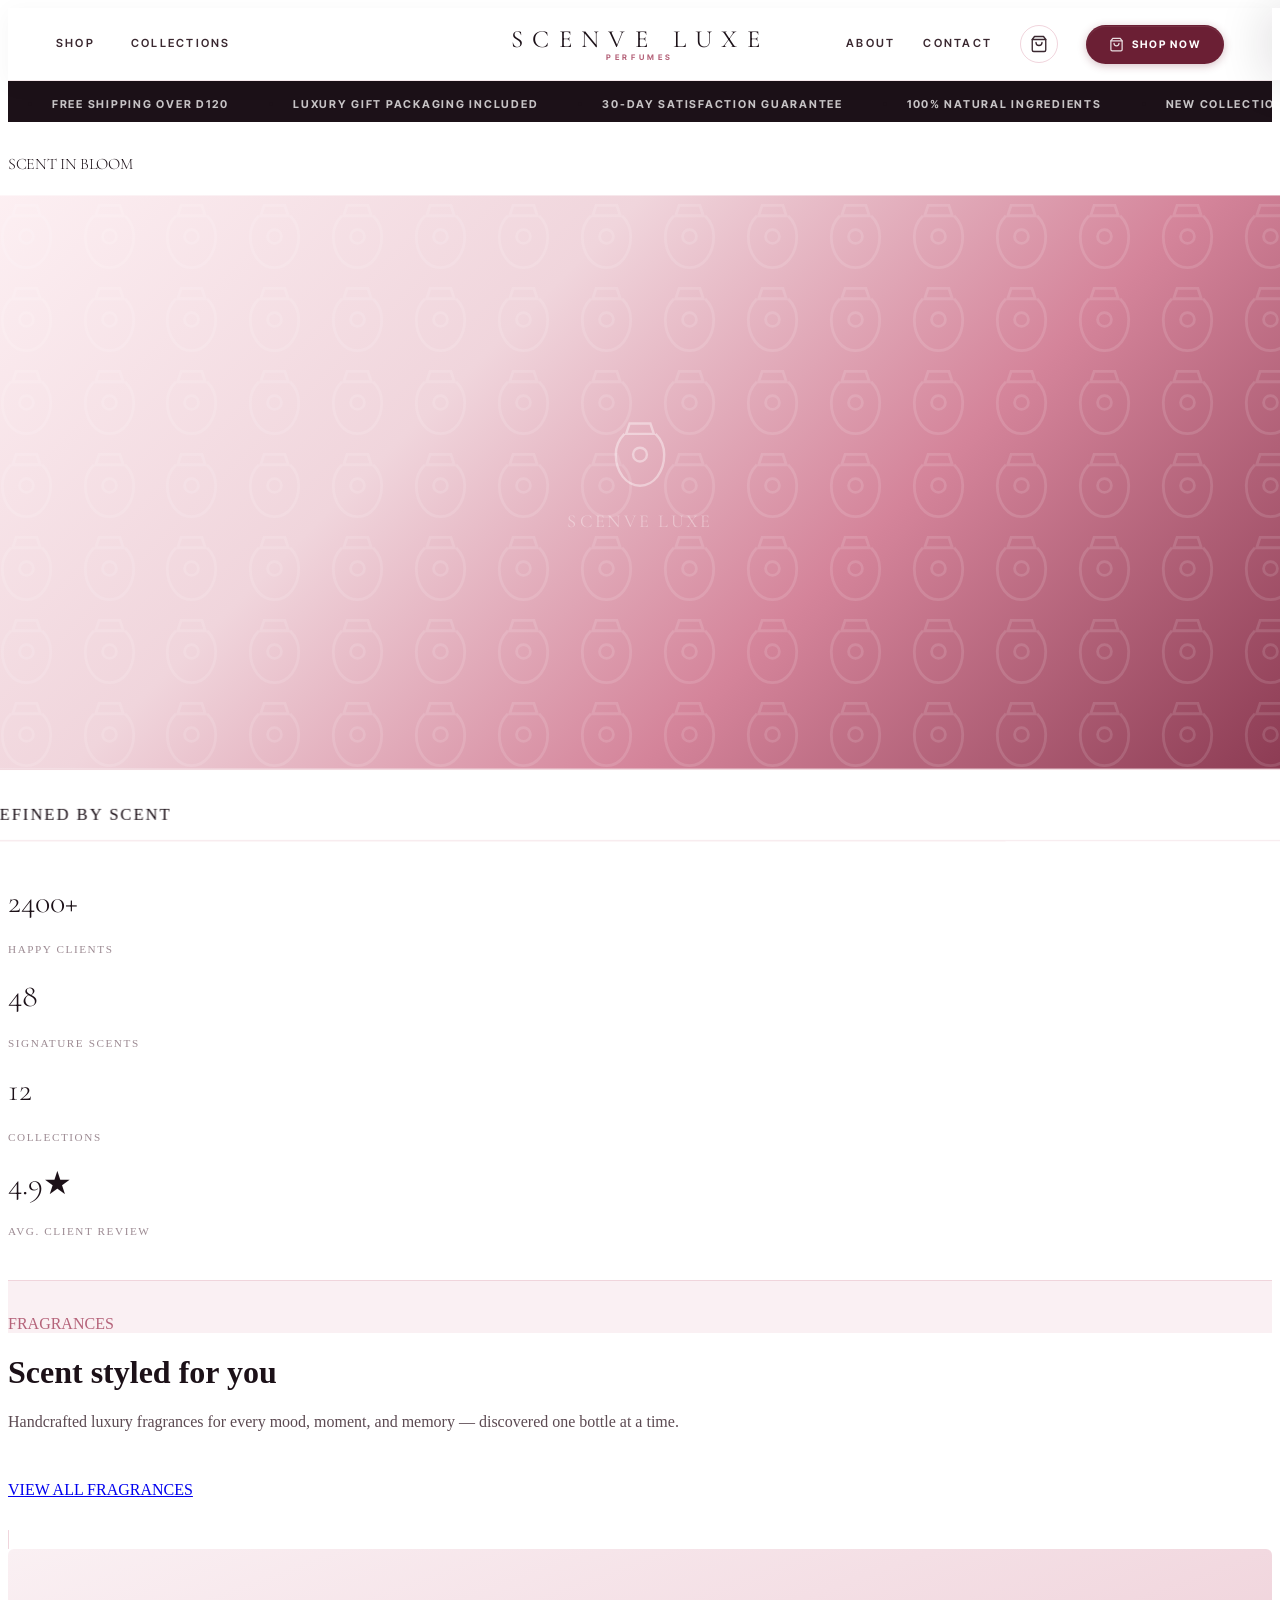
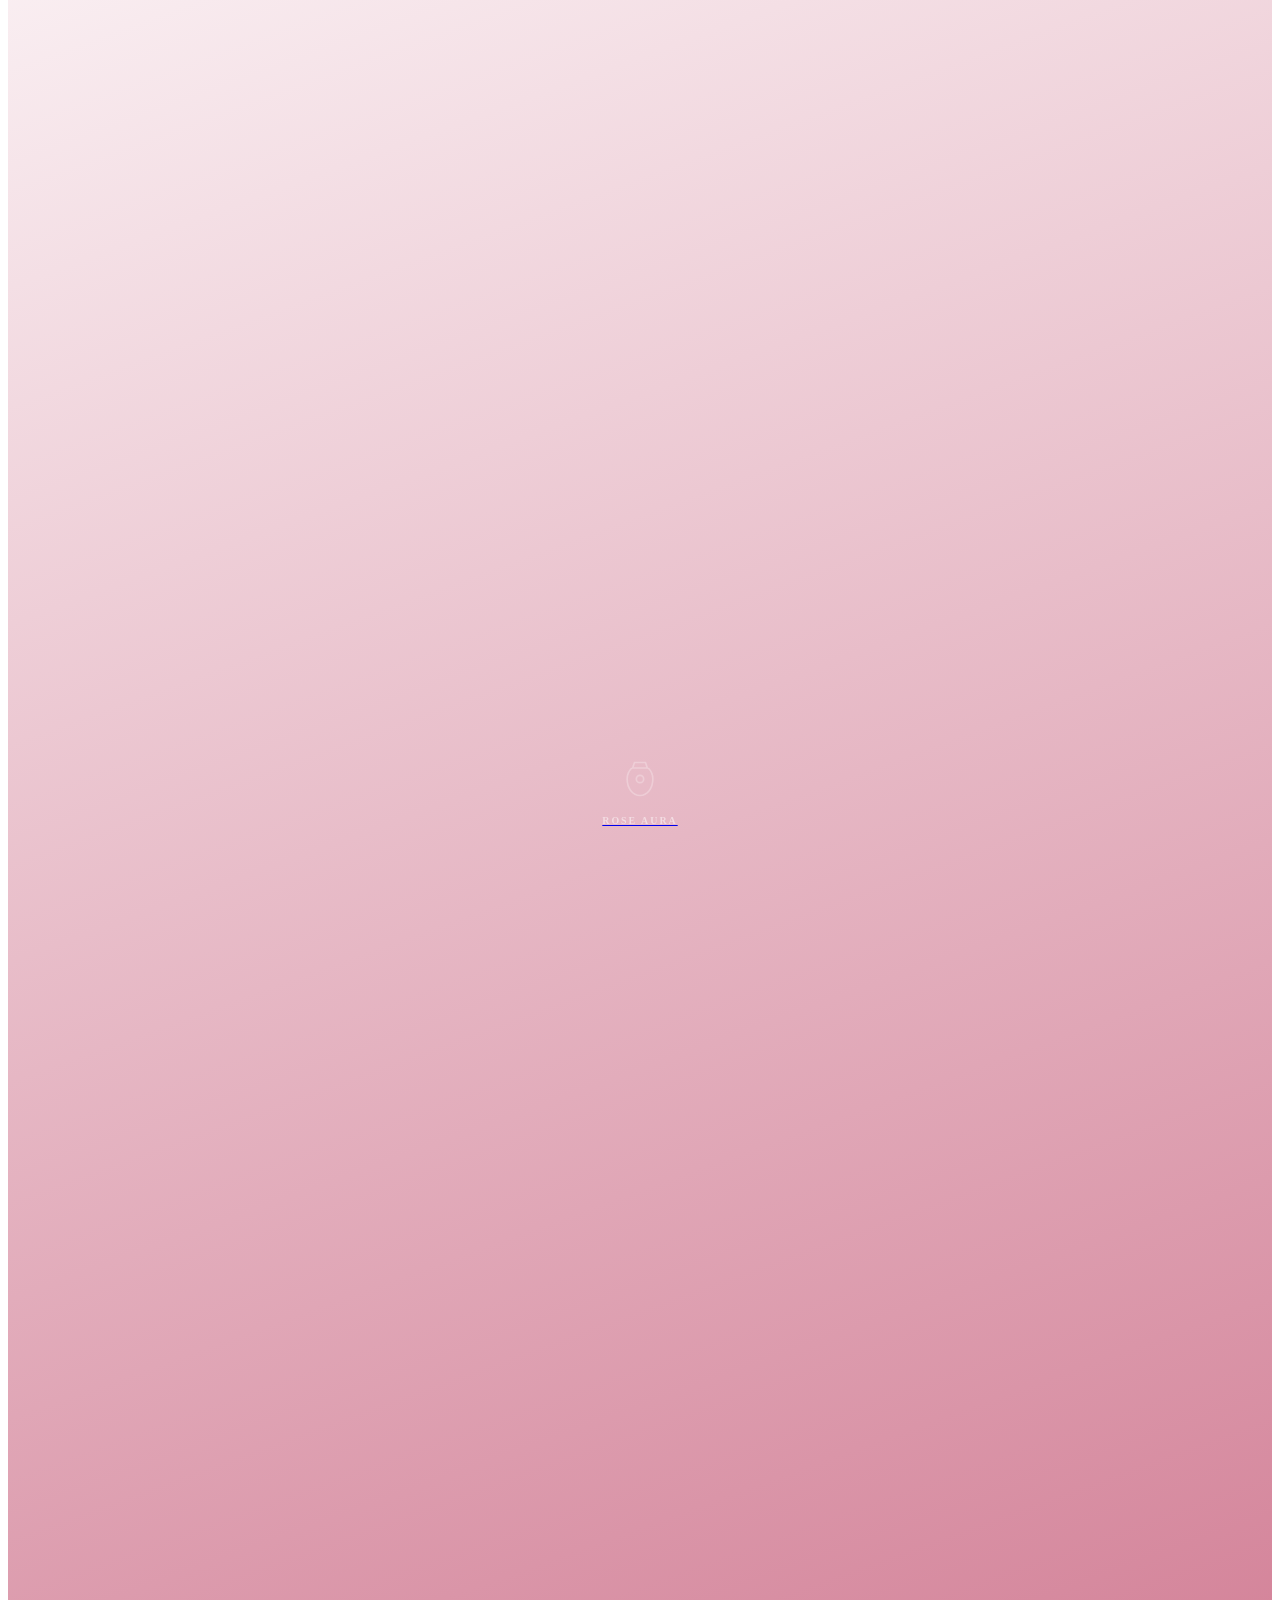
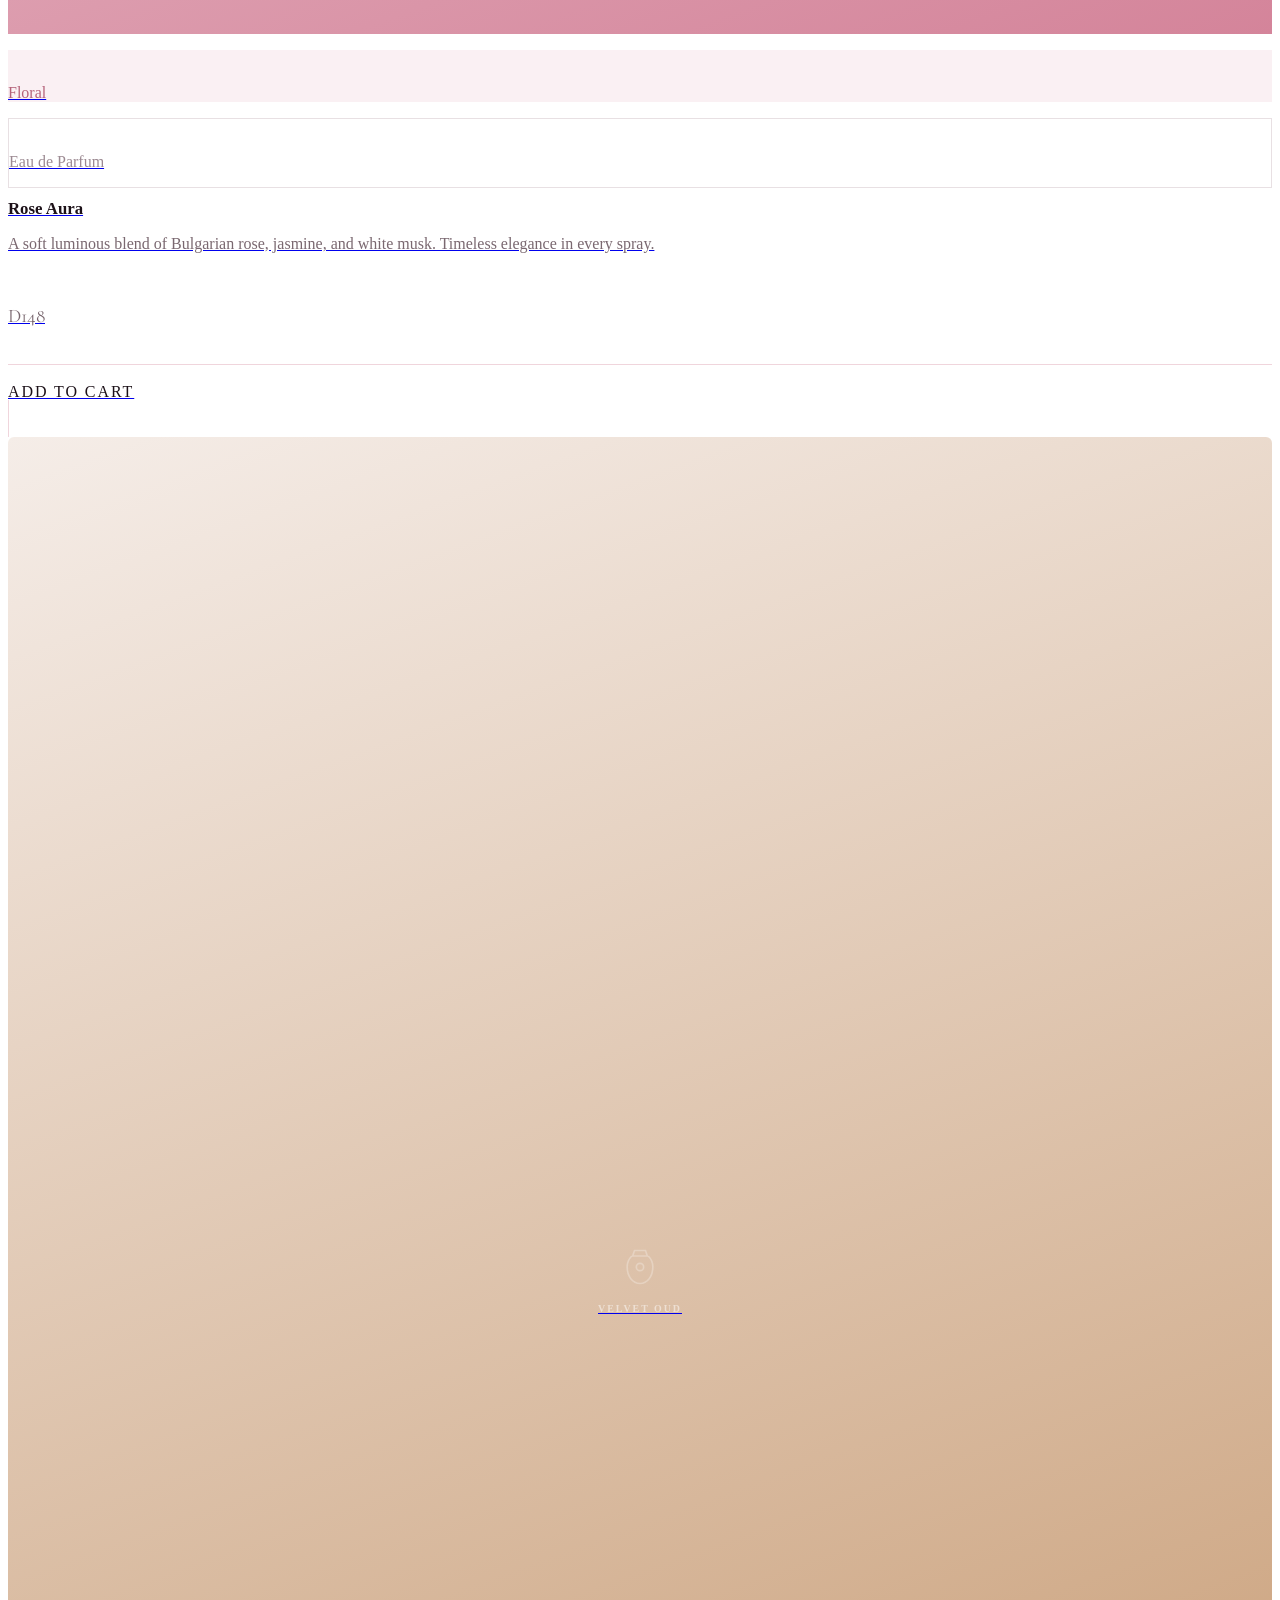
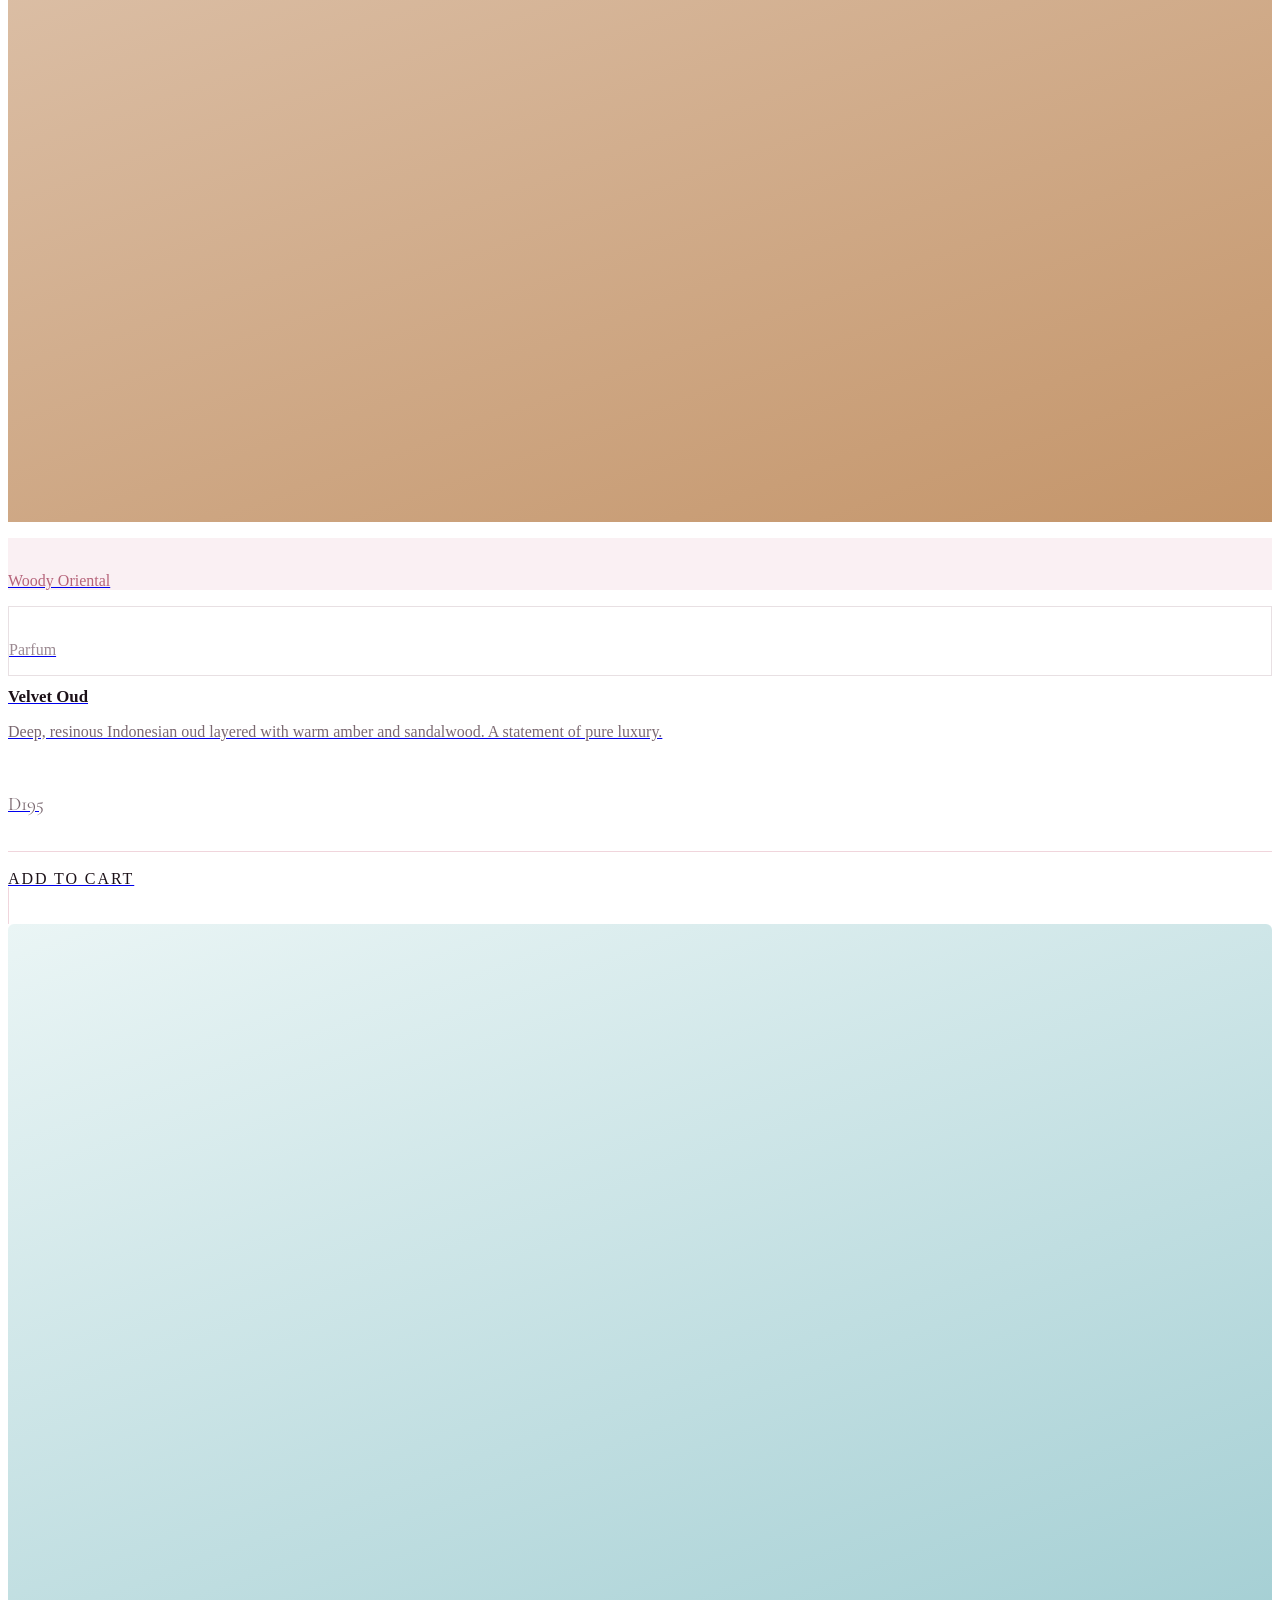
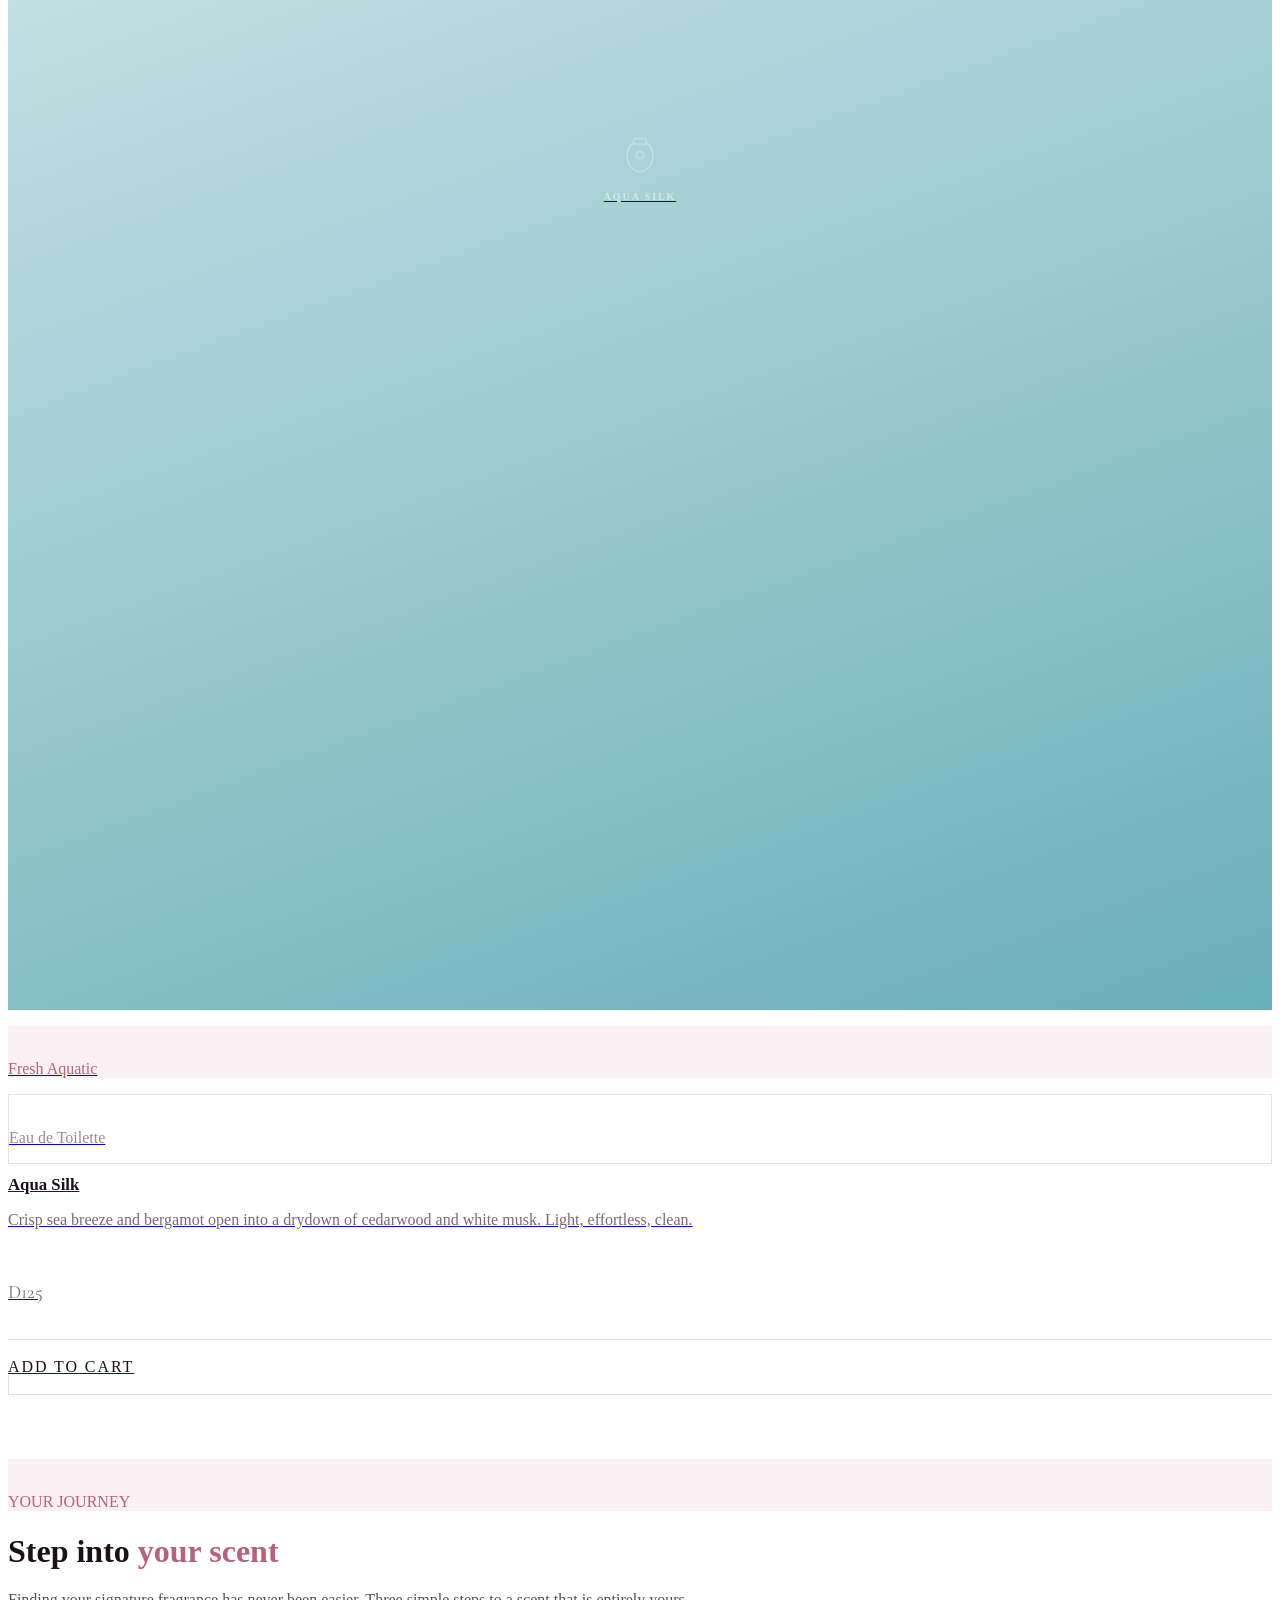
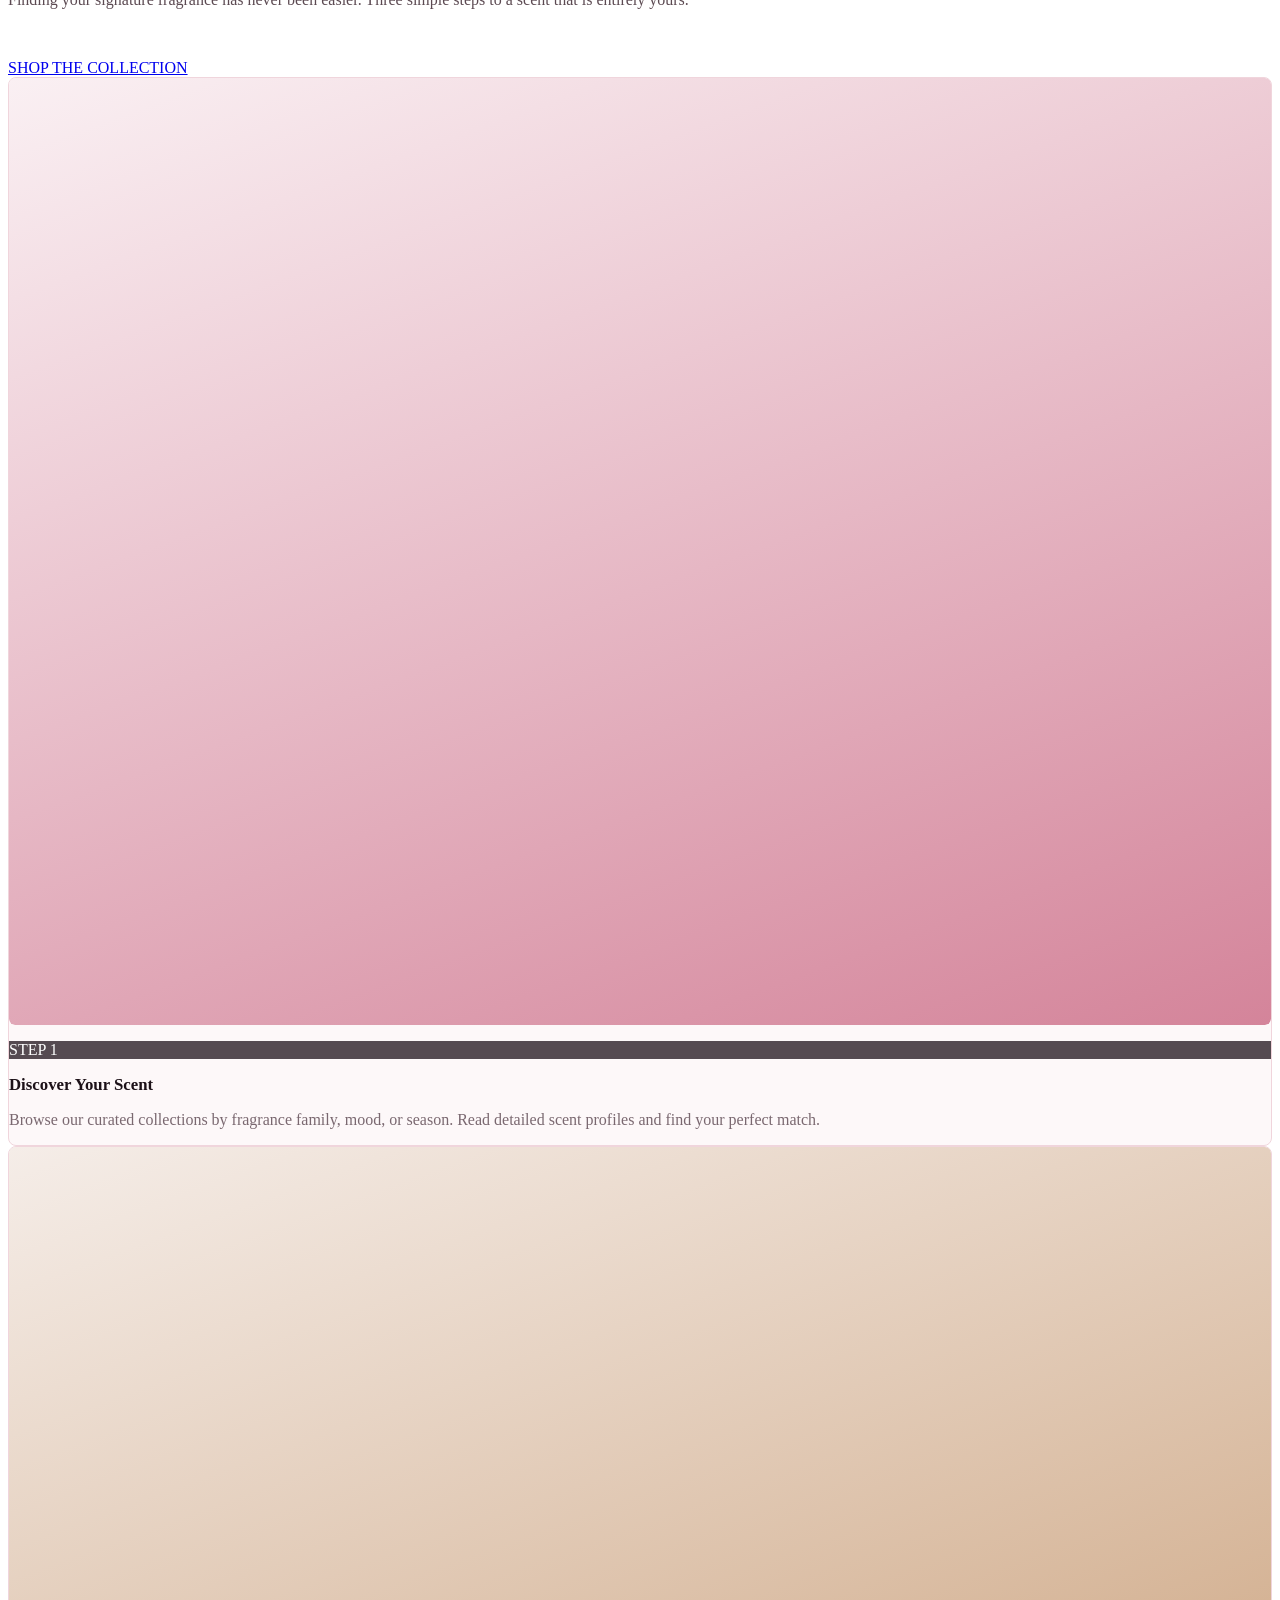
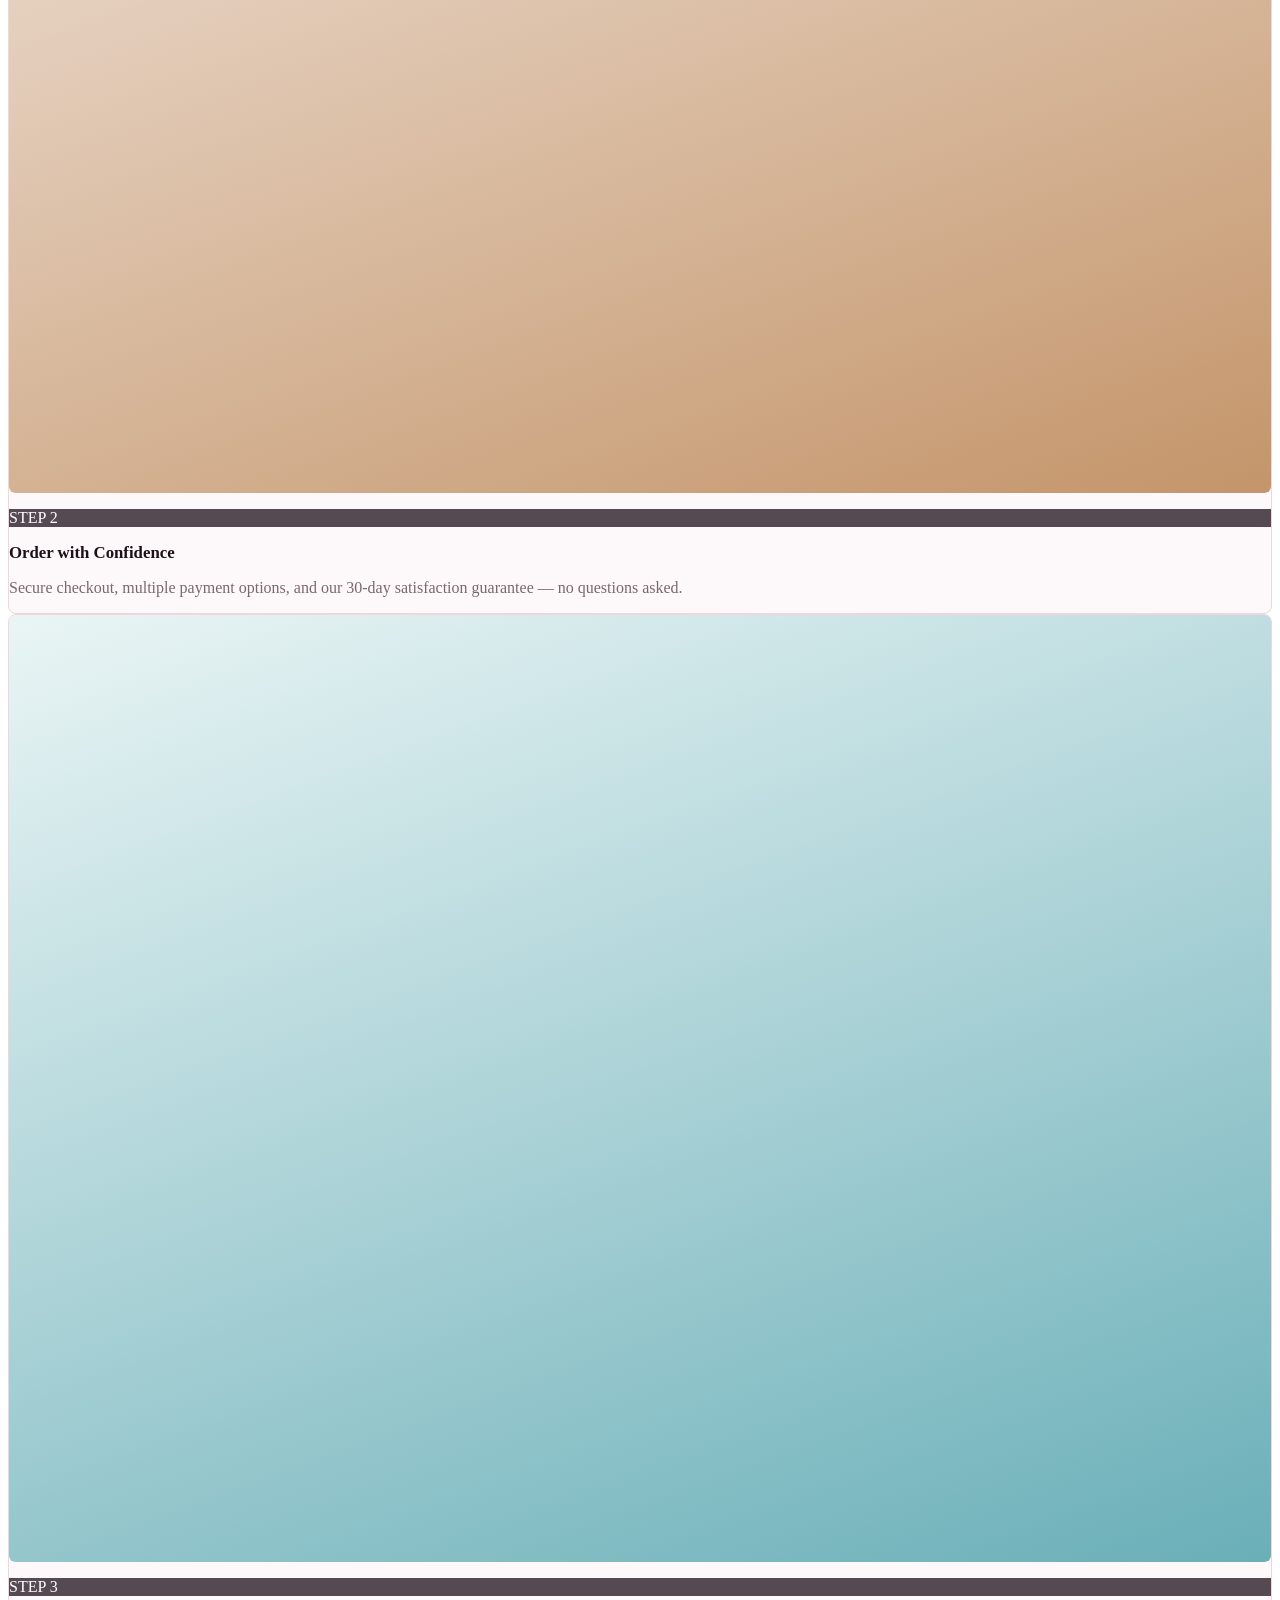
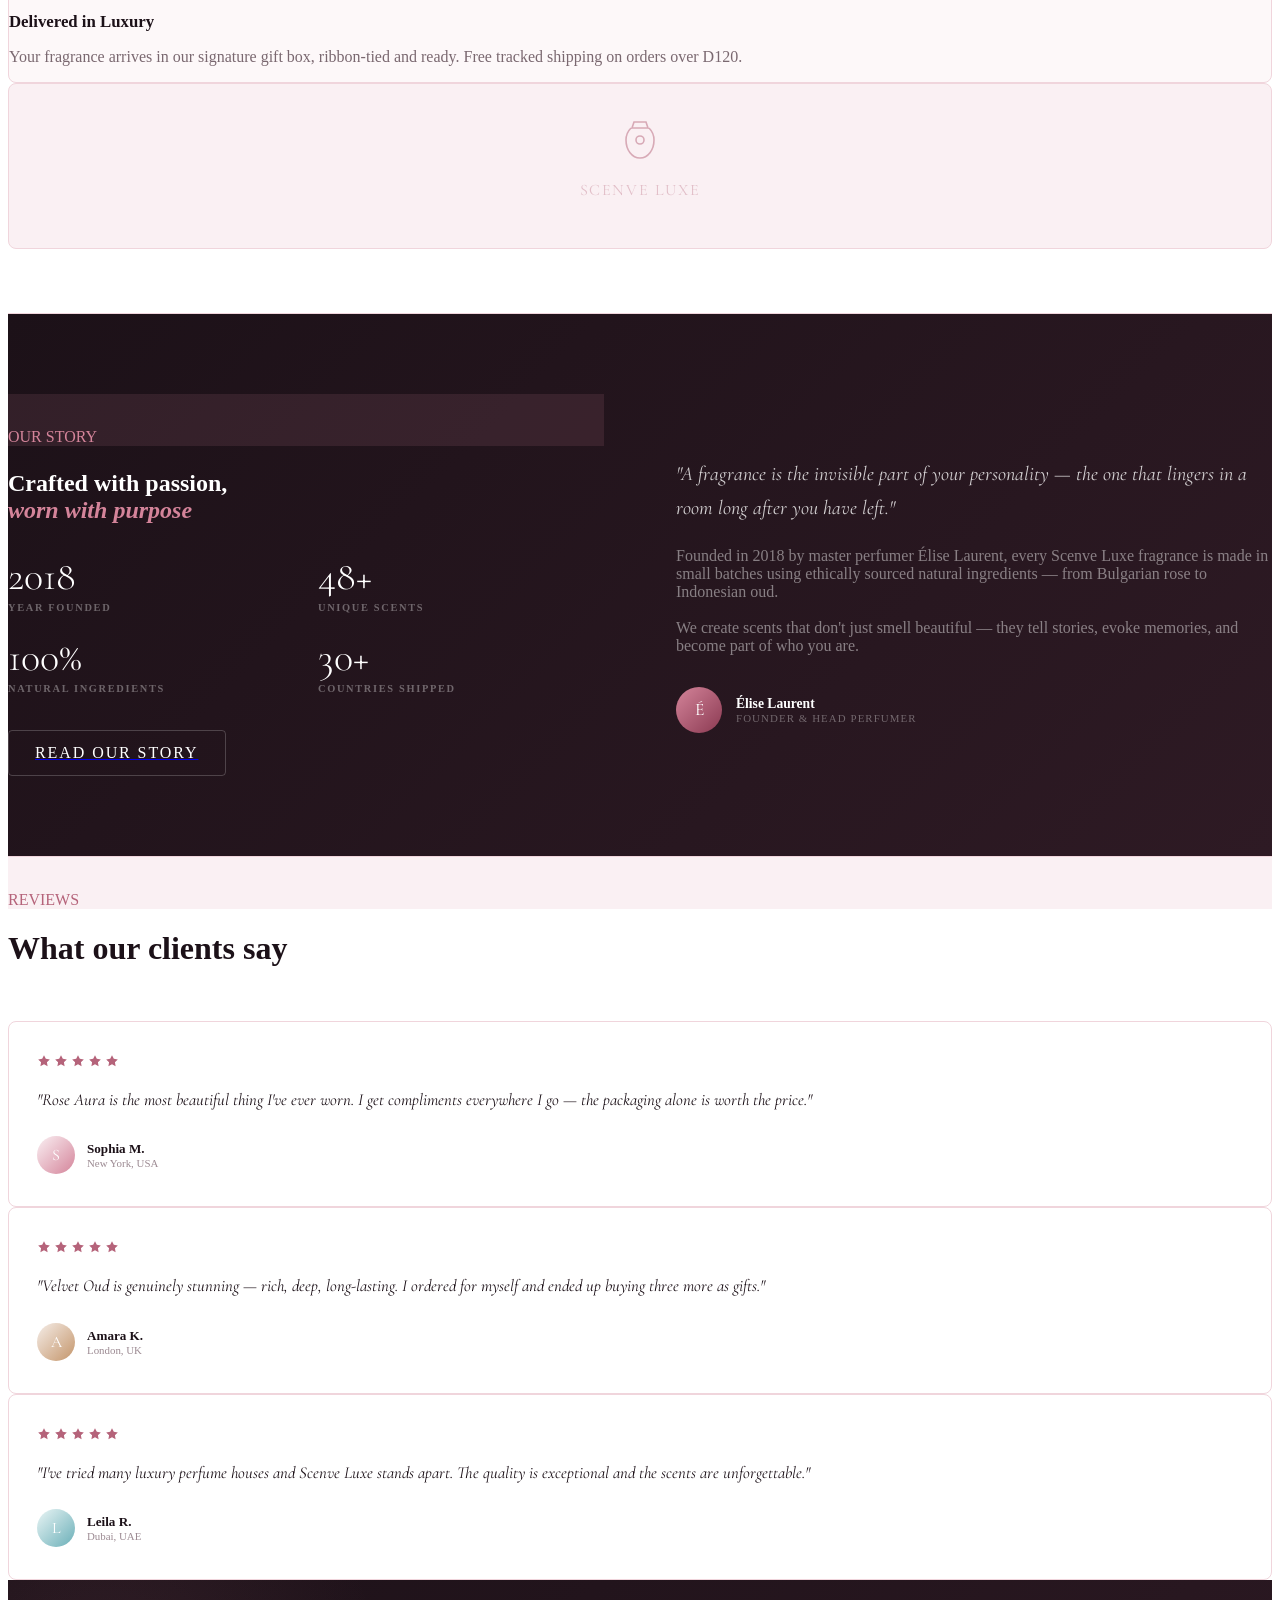
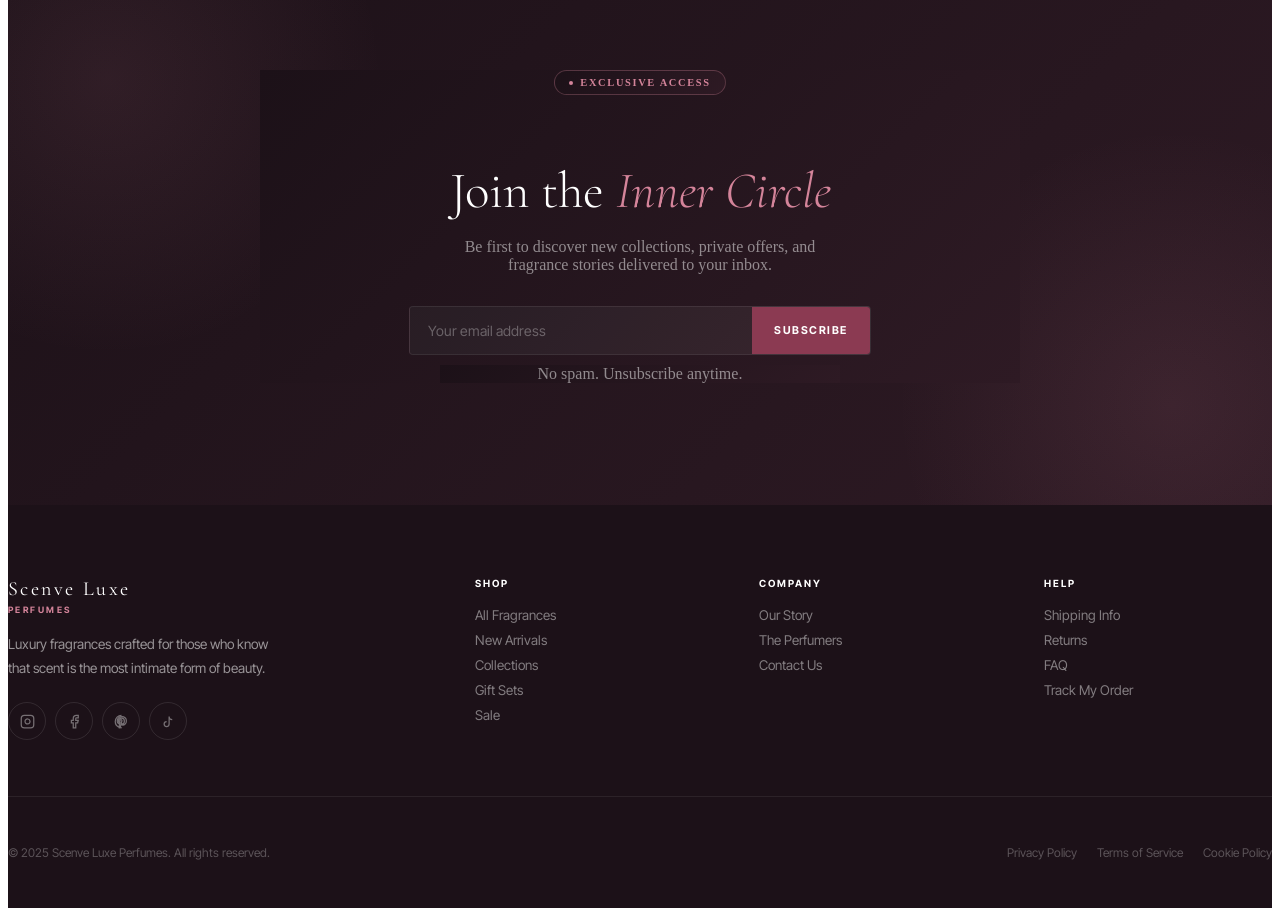
==== commit 6290d6aa: "update pictures" ====
--- a/index.html
+++ b/index.html
@@ -117,13 +117,13 @@
      ════════════════════════════════════════ -->
 <div class="sl-ticker">
   <div class="sl-ticker-inner">
-    <span class="sl-ticker-item"><span class="sl-ticker-dot"></span>Free Shipping Over $120</span>
+    <span class="sl-ticker-item"><span class="sl-ticker-dot"></span>Free Shipping Over D120</span>
     <span class="sl-ticker-item"><span class="sl-ticker-dot"></span>Luxury Gift Packaging Included</span>
     <span class="sl-ticker-item"><span class="sl-ticker-dot"></span>30-Day Satisfaction Guarantee</span>
     <span class="sl-ticker-item"><span class="sl-ticker-dot"></span>100% Natural Ingredients</span>
     <span class="sl-ticker-item"><span class="sl-ticker-dot"></span>New Collection — 2025</span>
     <span class="sl-ticker-item"><span class="sl-ticker-dot"></span>Cruelty Free &amp; Ethically Sourced</span>
-    <span class="sl-ticker-item"><span class="sl-ticker-dot"></span>Free Shipping Over $120</span>
+    <span class="sl-ticker-item"><span class="sl-ticker-dot"></span>Free Shipping Over D120</span>
     <span class="sl-ticker-item"><span class="sl-ticker-dot"></span>Luxury Gift Packaging Included</span>
     <span class="sl-ticker-item"><span class="sl-ticker-dot"></span>30-Day Satisfaction Guarantee</span>
     <span class="sl-ticker-item"><span class="sl-ticker-dot"></span>100% Natural Ingredients</span>
@@ -276,7 +276,7 @@
             <div class="text-box m">
               <p class="paragraph">A soft luminous blend of Bulgarian rose, jasmine, and white musk. Timeless elegance in every spray.</p>
               <div class="spacer _16"></div>
-              <p class="paragraph" style="font-family:'Cormorant Garamond',serif;font-size:1.2rem;color:#1c1118;font-weight:400;">$148</p>
+              <p class="paragraph" style="font-family:'Cormorant Garamond',serif;font-size:1.2rem;color:#1c1118;font-weight:400;">D148</p>
               <div class="spacer _16"></div>
             </div>
             <div class="button-wrap dune">
@@ -315,7 +315,7 @@
             <div class="text-box m">
               <p class="paragraph">Deep, resinous Indonesian oud layered with warm amber and sandalwood. A statement of pure luxury.</p>
               <div class="spacer _16"></div>
-              <p class="paragraph" style="font-family:'Cormorant Garamond',serif;font-size:1.2rem;color:#1c1118;font-weight:400;">$195</p>
+              <p class="paragraph" style="font-family:'Cormorant Garamond',serif;font-size:1.2rem;color:#1c1118;font-weight:400;">D195</p>
               <div class="spacer _16"></div>
             </div>
             <div class="button-wrap dune">
@@ -354,7 +354,7 @@
             <div class="text-box m">
               <p class="paragraph">Crisp sea breeze and bergamot open into a drydown of cedarwood and white musk. Light, effortless, clean.</p>
               <div class="spacer _16"></div>
-              <p class="paragraph" style="font-family:'Cormorant Garamond',serif;font-size:1.2rem;color:#1c1118;font-weight:400;">$125</p>
+              <p class="paragraph" style="font-family:'Cormorant Garamond',serif;font-size:1.2rem;color:#1c1118;font-weight:400;">D125</p>
               <div class="spacer _16"></div>
             </div>
             <div class="button-wrap dune">
@@ -463,7 +463,7 @@
                 </div>
               </div>
               <h1 class="heading h5 no-margin">Delivered in Luxury</h1>
-              <p class="paragraph">Your fragrance arrives in our signature gift box, ribbon-tied and ready. Free tracked shipping on orders over $120.</p>
+              <p class="paragraph">Your fragrance arrives in our signature gift box, ribbon-tied and ready. Free tracked shipping on orders over D120.</p>
             </div>
           </div>
 
@@ -744,10 +744,10 @@
   </div>
   <div class="sl-cart-body"></div>
   <div class="sl-cart-foot">
-    <div class="sl-cart-subtotal"><span>Subtotal</span><span class="sl-cart-subtotal-val">$0.00</span></div>
+    <div class="sl-cart-subtotal"><span>Subtotal</span><span class="sl-cart-subtotal-val">D0.00</span></div>
     <div class="sl-cart-total">
       <span class="lbl">Total</span>
-      <span class="prc sl-cart-total-val">$0.00</span>
+      <span class="prc sl-cart-total-val">D0.00</span>
     </div>
     <button class="sl-btn-checkout" onclick="slToast('Checkout coming soon!')">CHECKOUT</button>
     <button class="sl-btn-continue sl-close-cart">CONTINUE SHOPPING</button>
@@ -825,7 +825,7 @@
           <div class="sl-cart-item-info">
             <div class="sl-cart-item-name">${item.name}</div>
             <div class="sl-cart-item-size">${item.size}</div>
-            <div class="sl-cart-item-price">$${(item.price * item.qty).toFixed(2)}</div>
+            <div class="sl-cart-item-price">D${(item.price * item.qty).toFixed(2)}</div>
             <div class="sl-cart-qty">
               <button class="sl-qty-btn" onclick="slCart.updateQty('${item.id}','${item.size}',${item.qty-1})">−</button>
               <span class="sl-qty-val">${item.qty}</span>
@@ -841,8 +841,8 @@
     const t = this.total();
     const sub = document.querySelector('.sl-cart-subtotal-val');
     const tot = document.querySelector('.sl-cart-total-val');
-    if (sub) sub.textContent = '$' + t.toFixed(2);
-    if (tot) tot.textContent = '$' + t.toFixed(2);
+    if (sub) sub.textContent = 'D' + t.toFixed(2);
+    if (tot) tot.textContent = 'D' + t.toFixed(2);
   }
 };
 
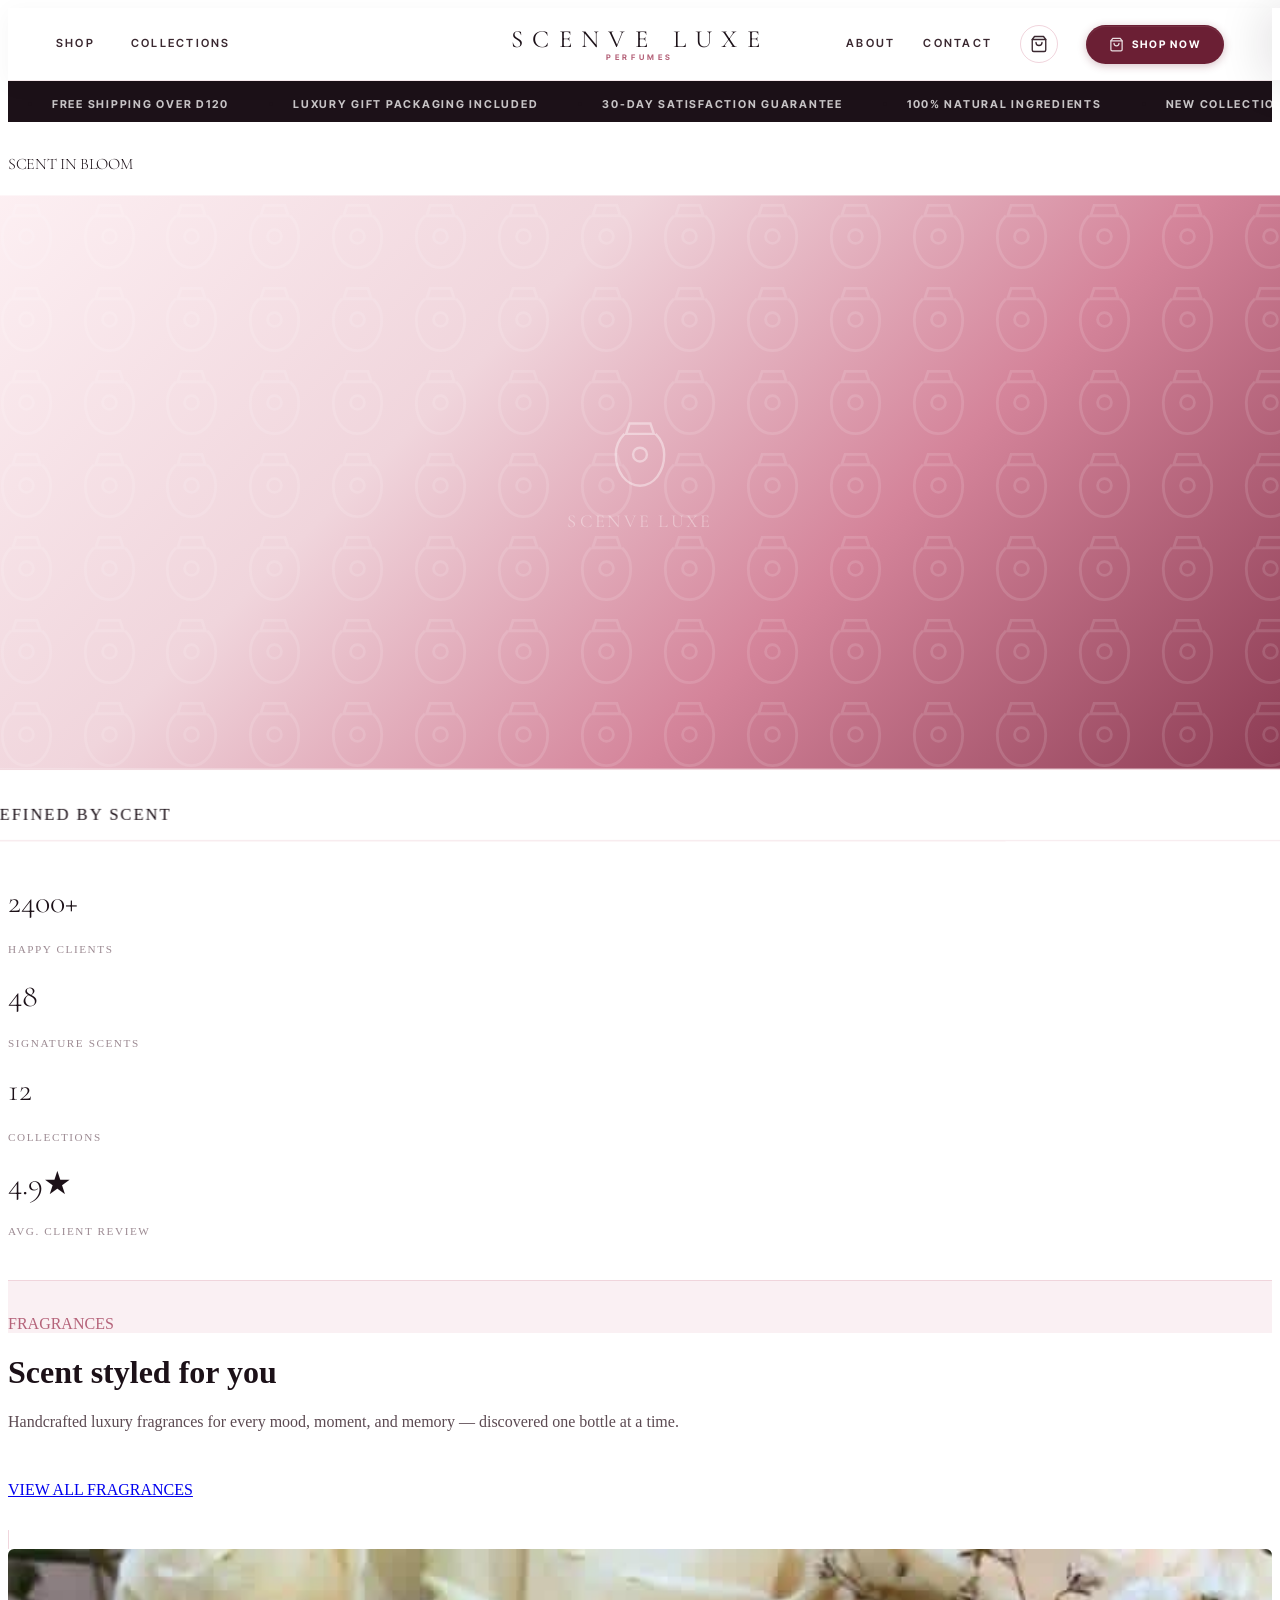
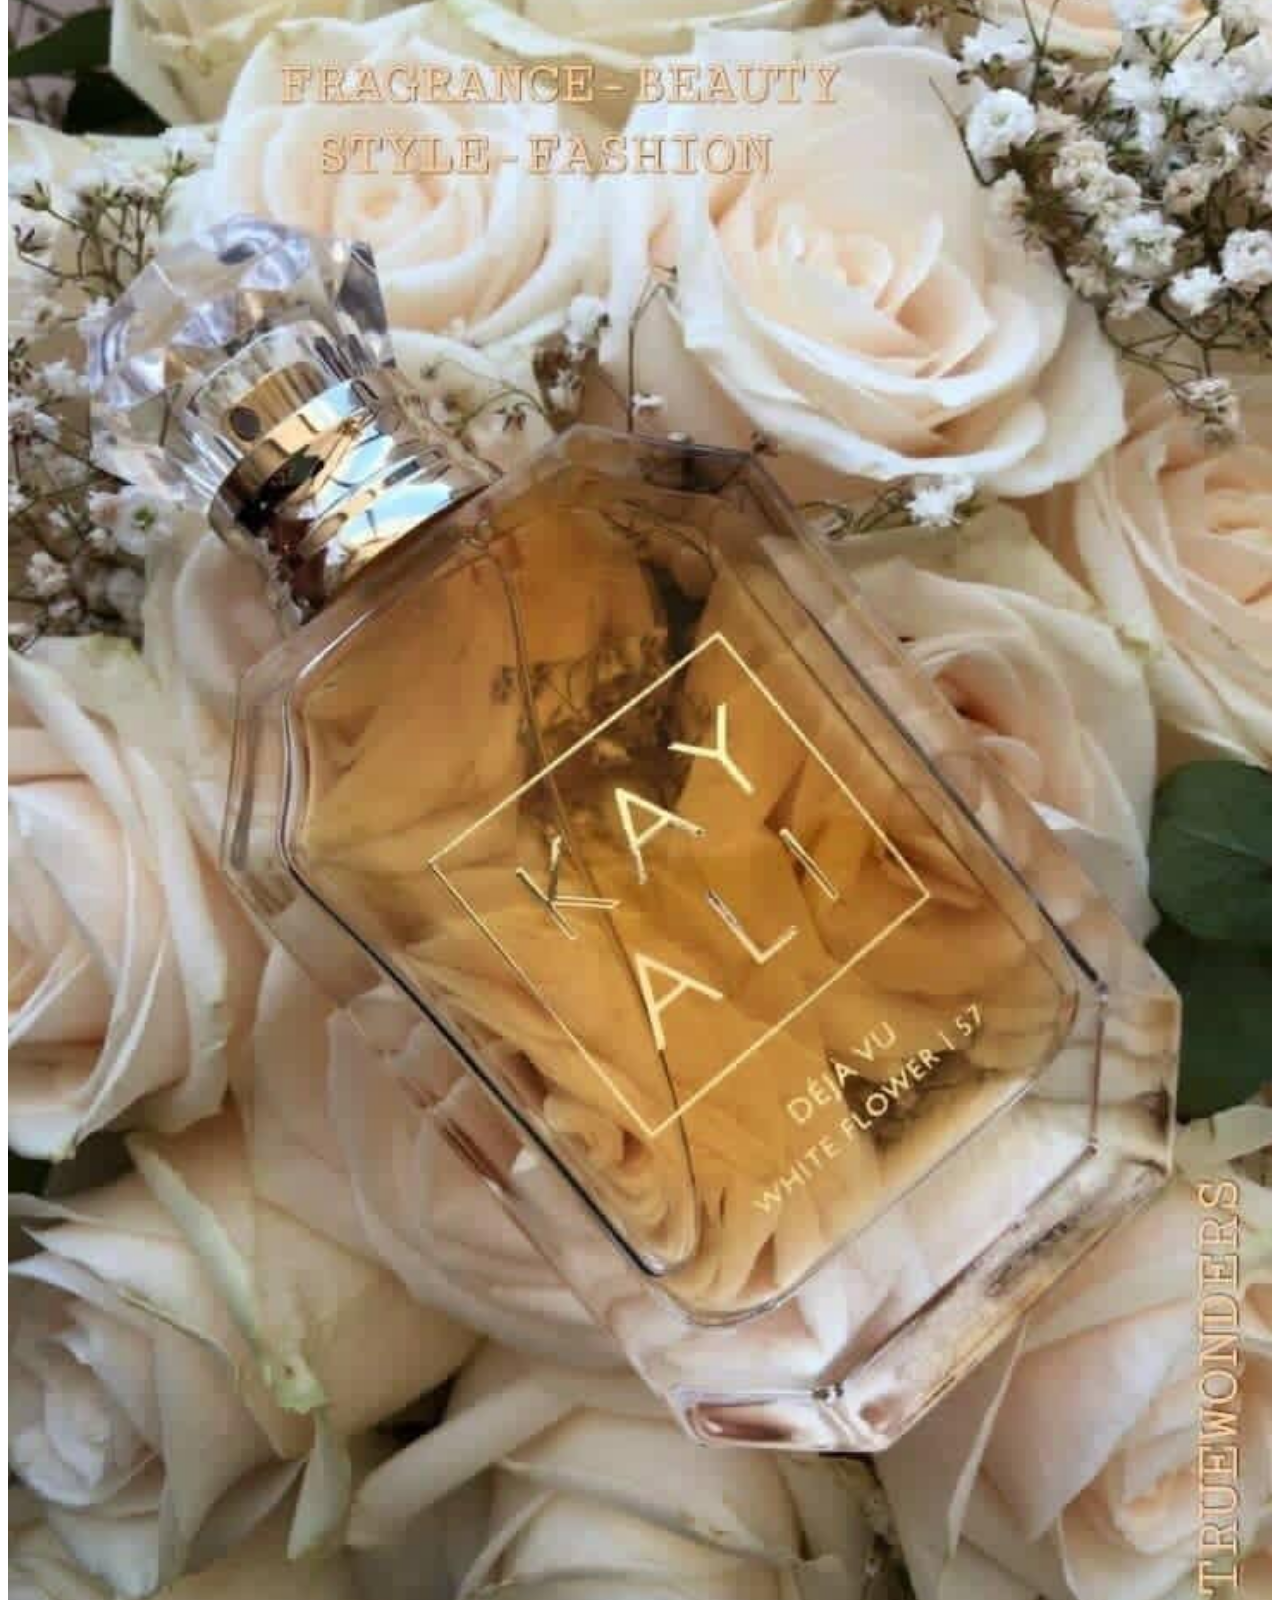
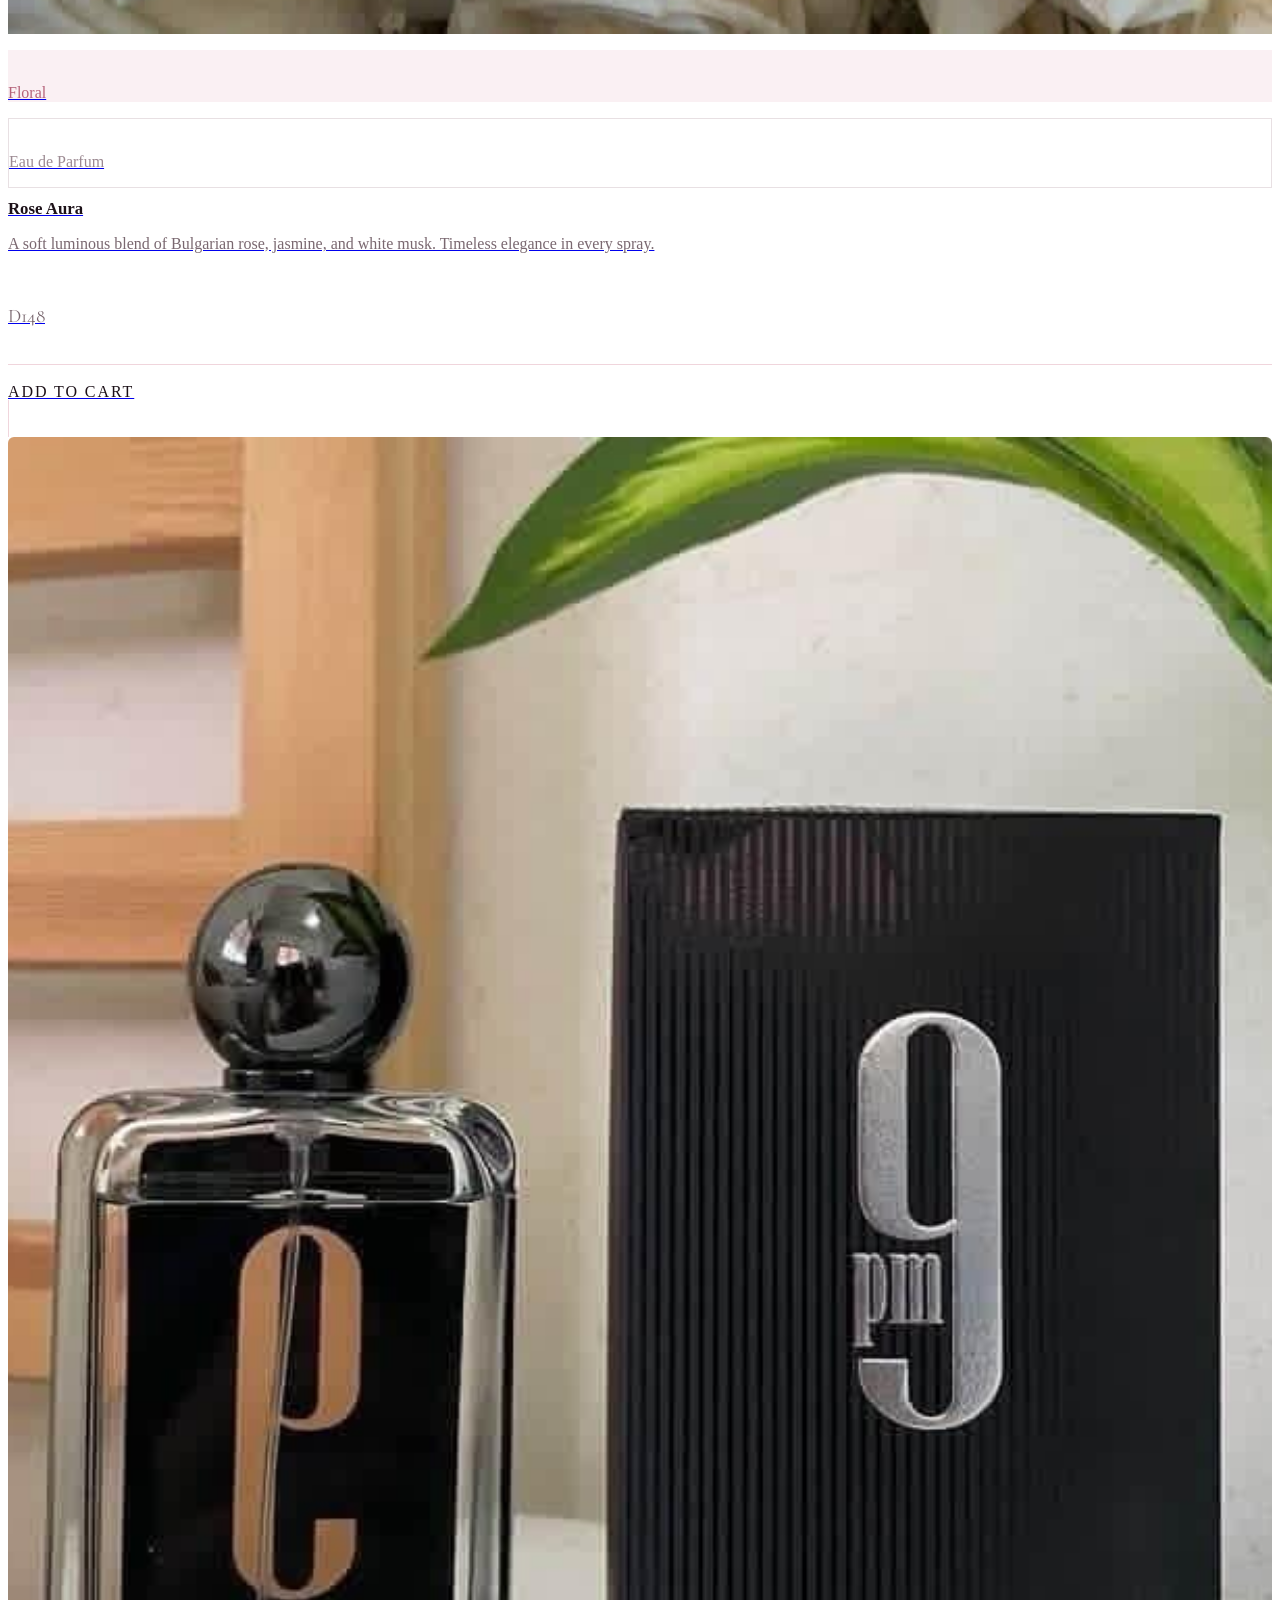
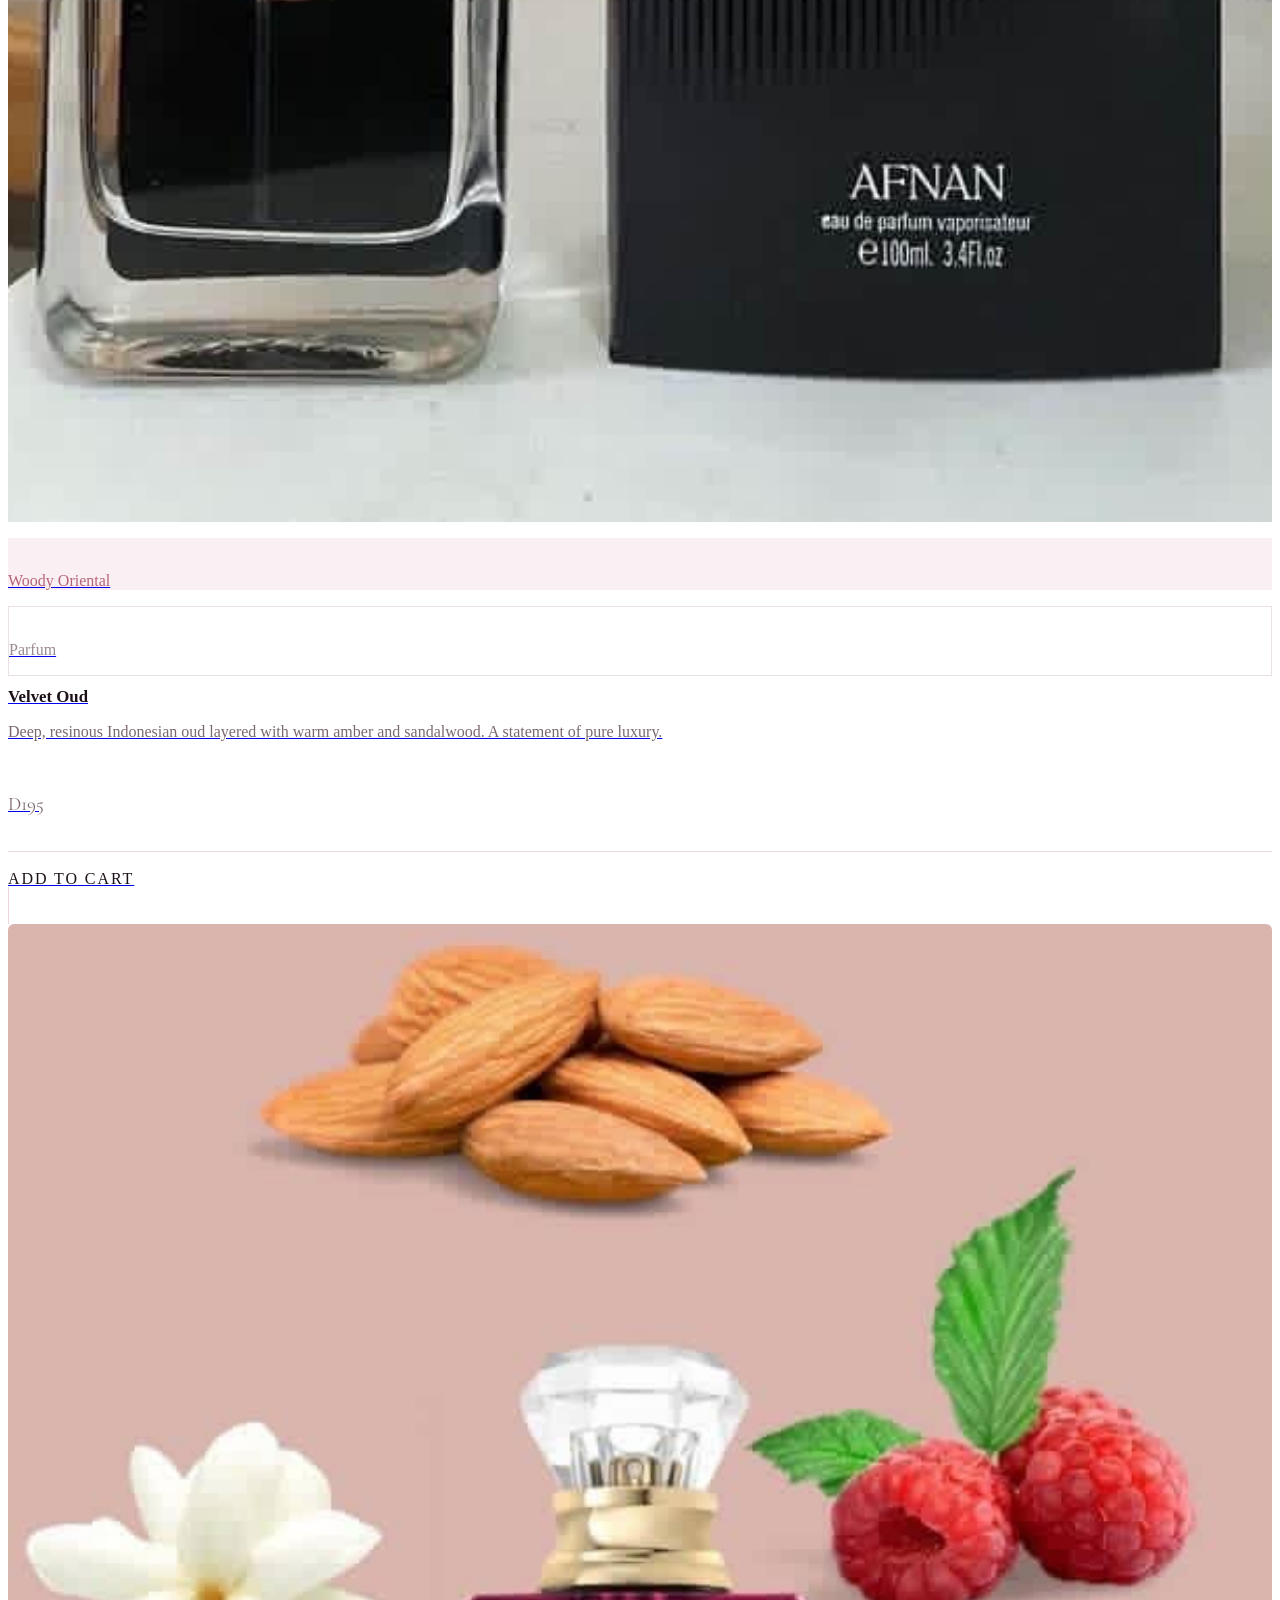
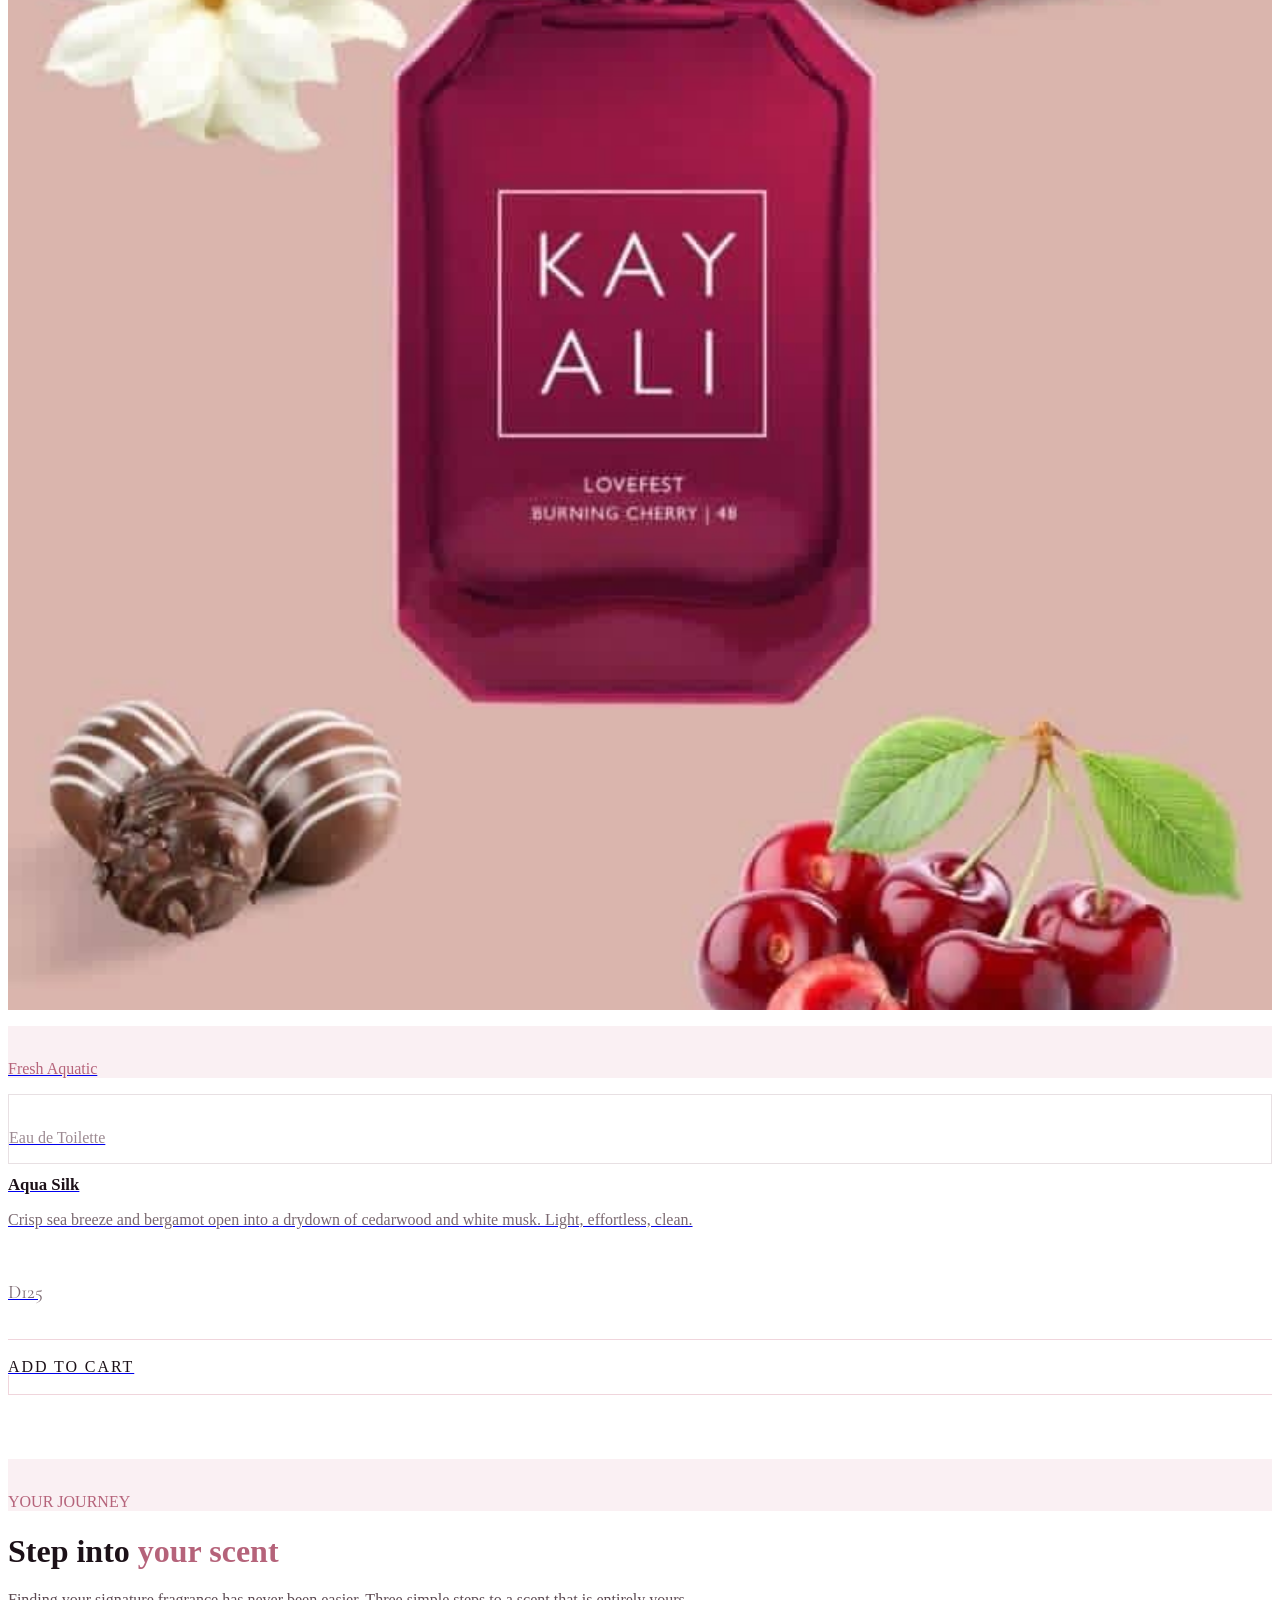
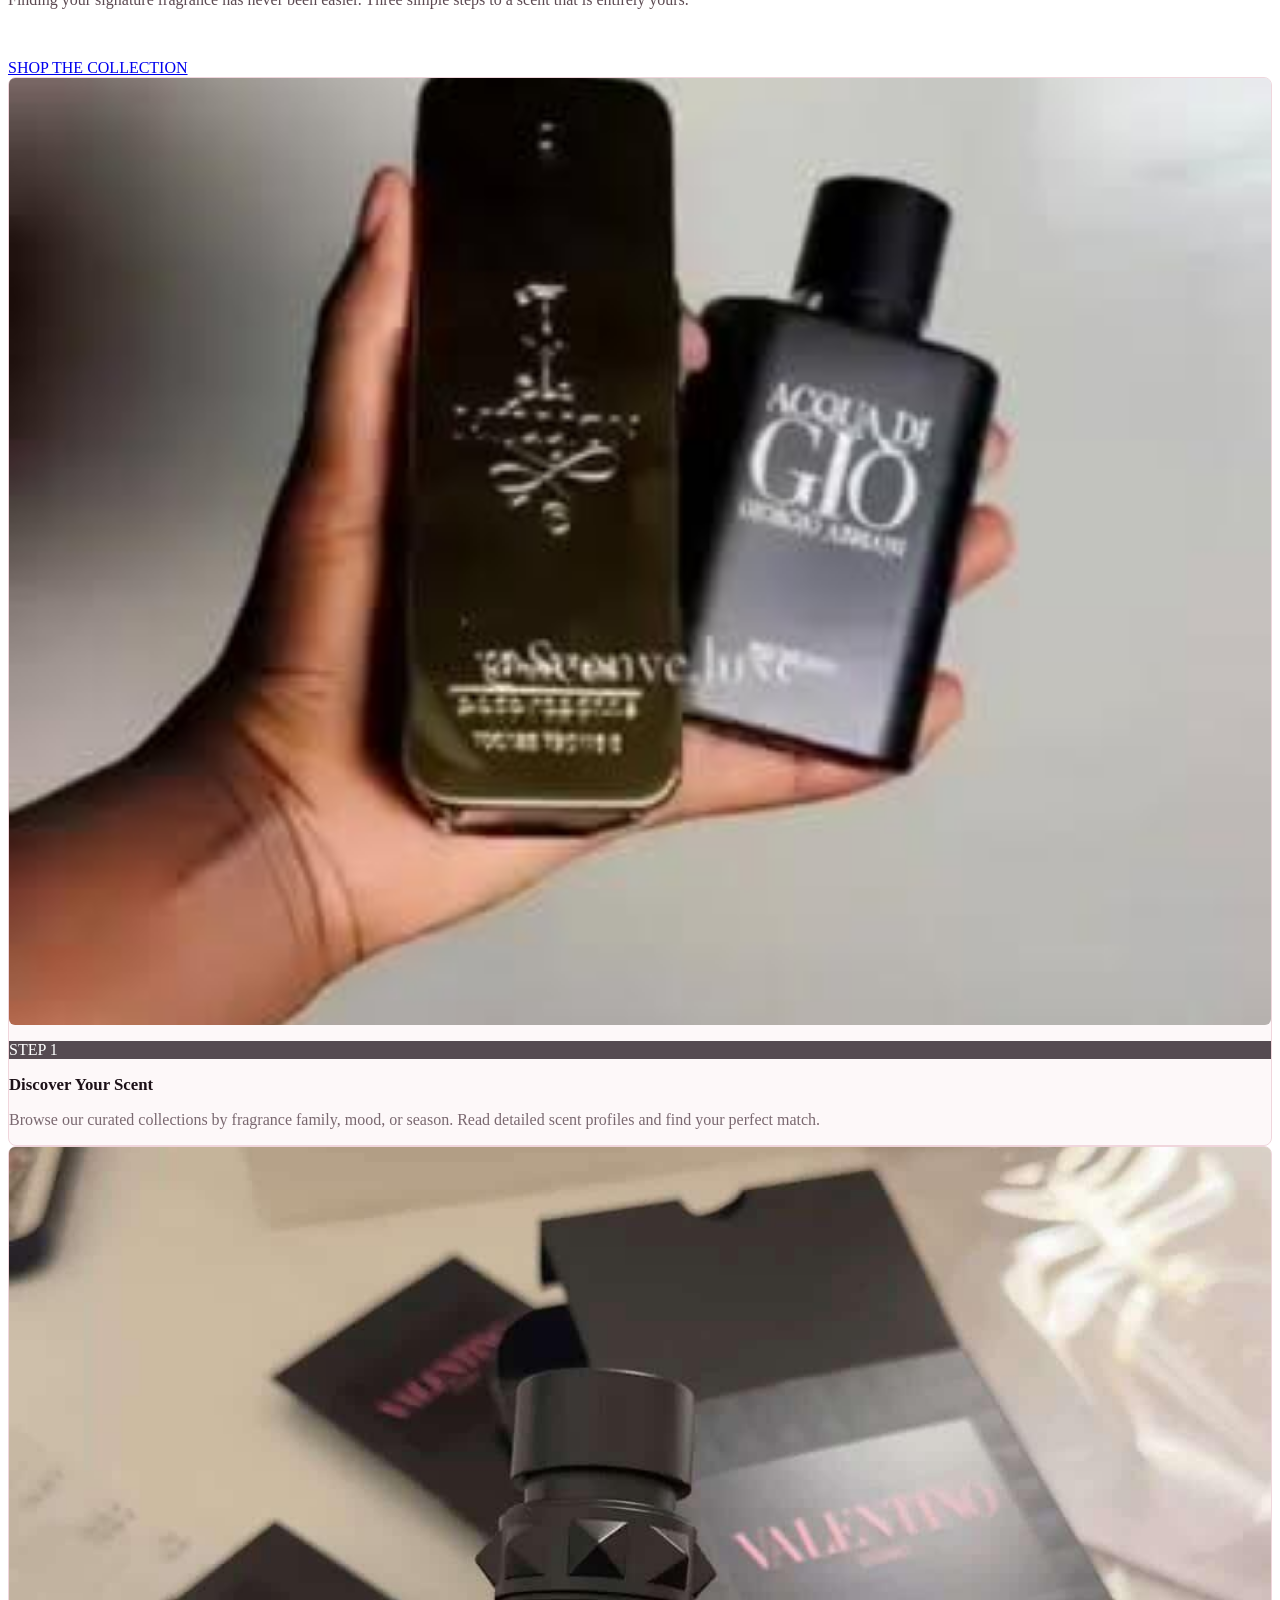
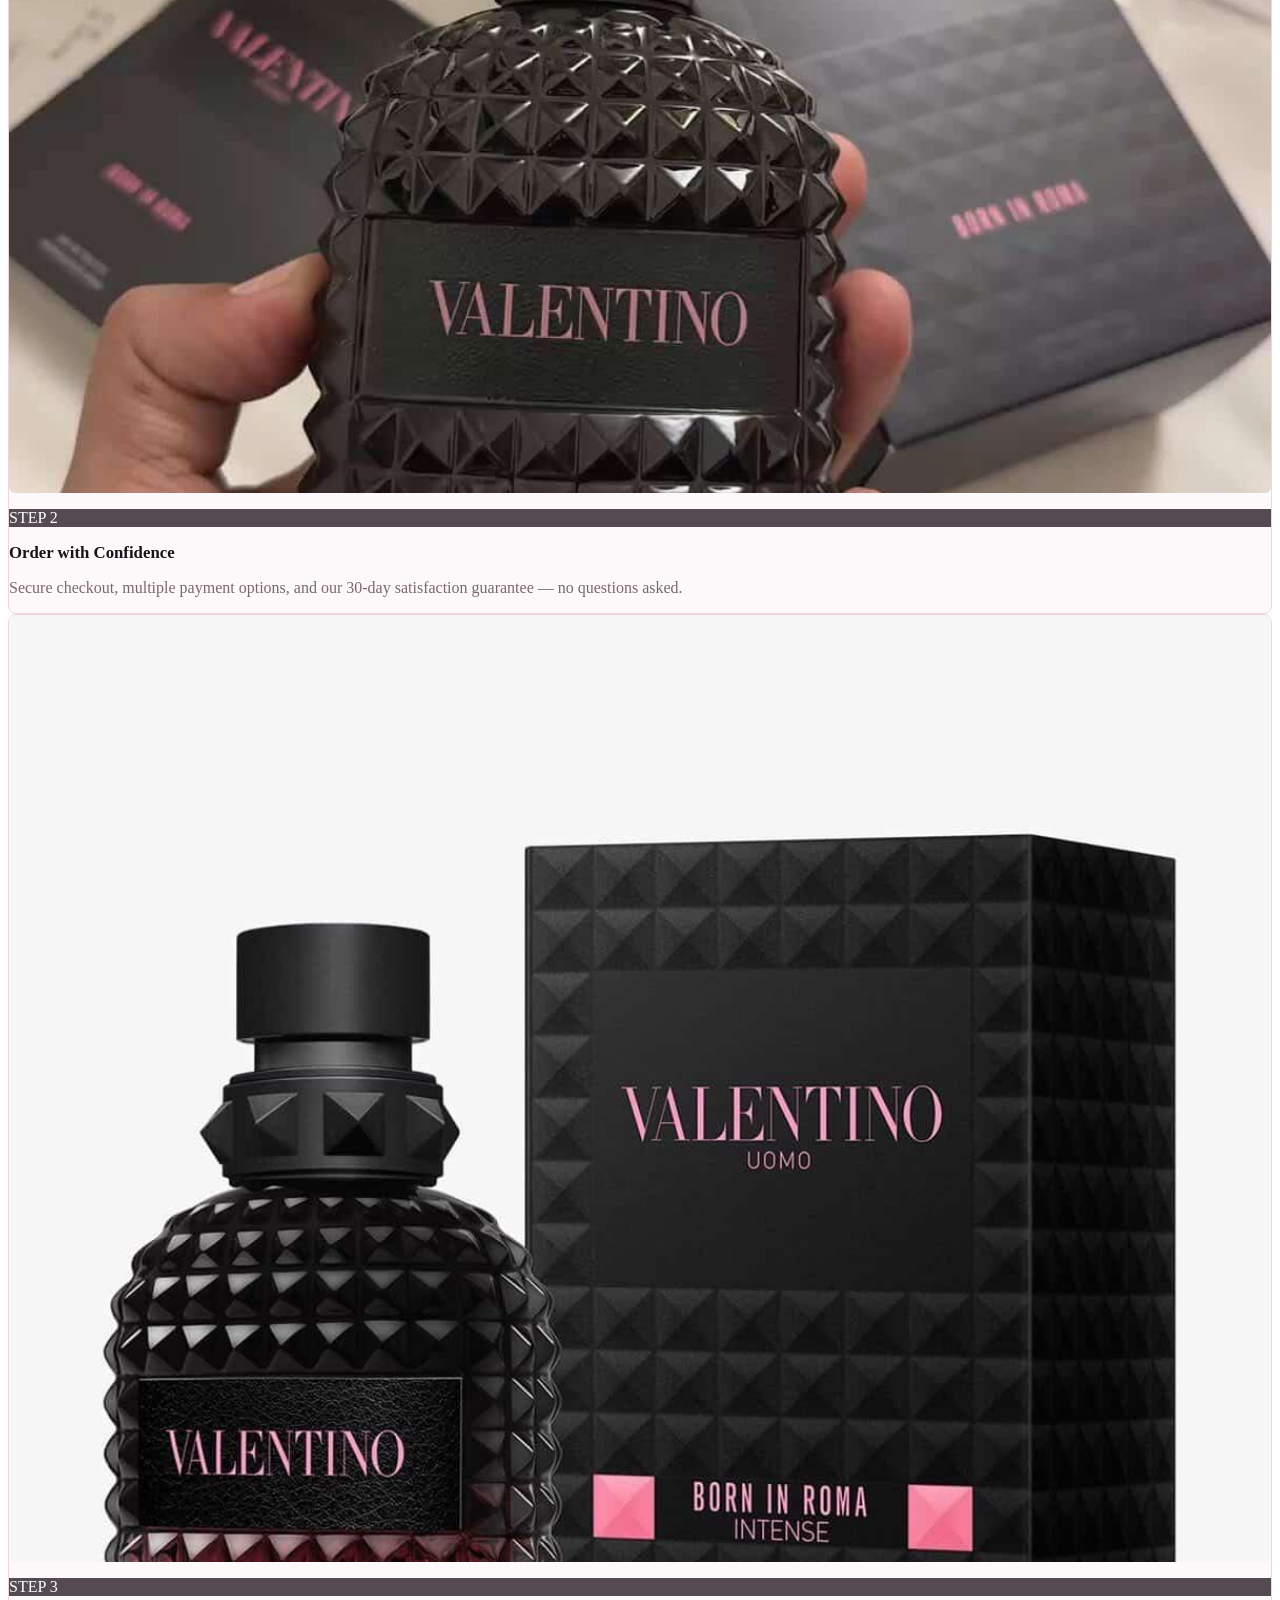
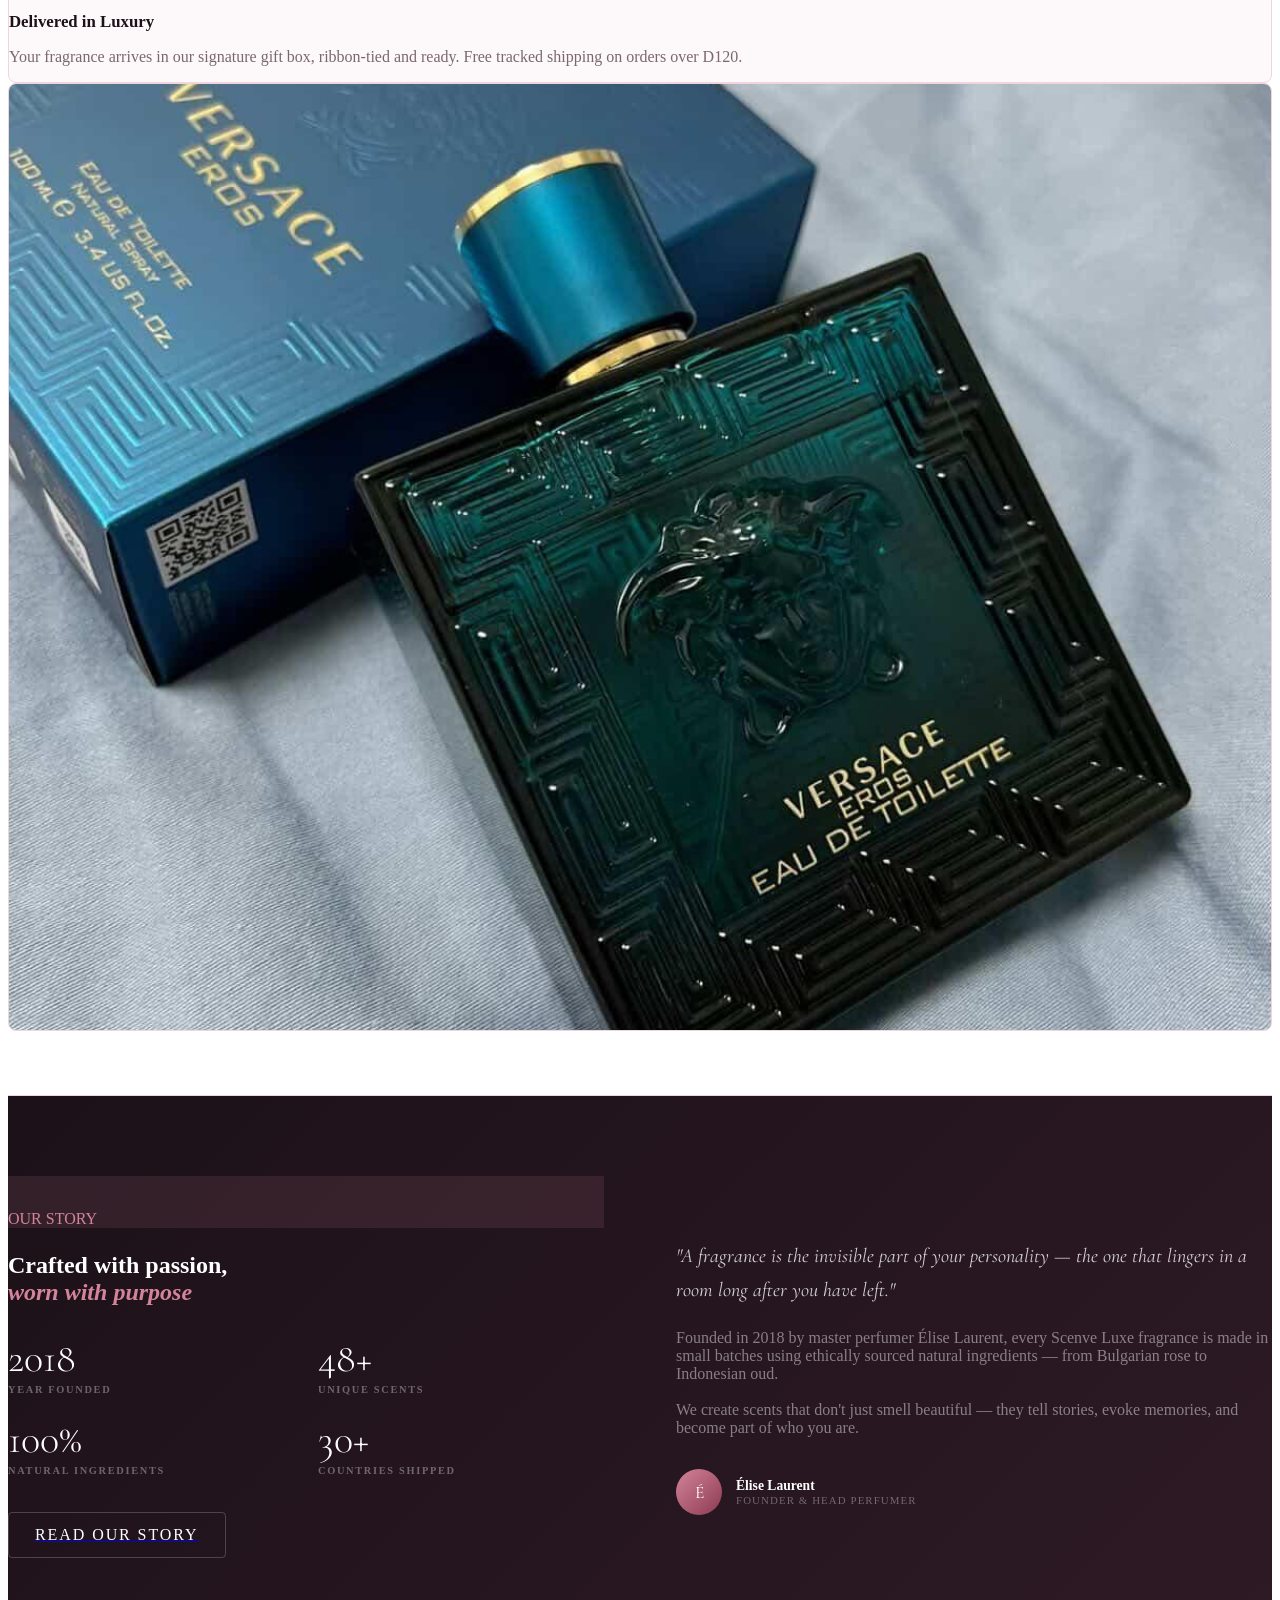
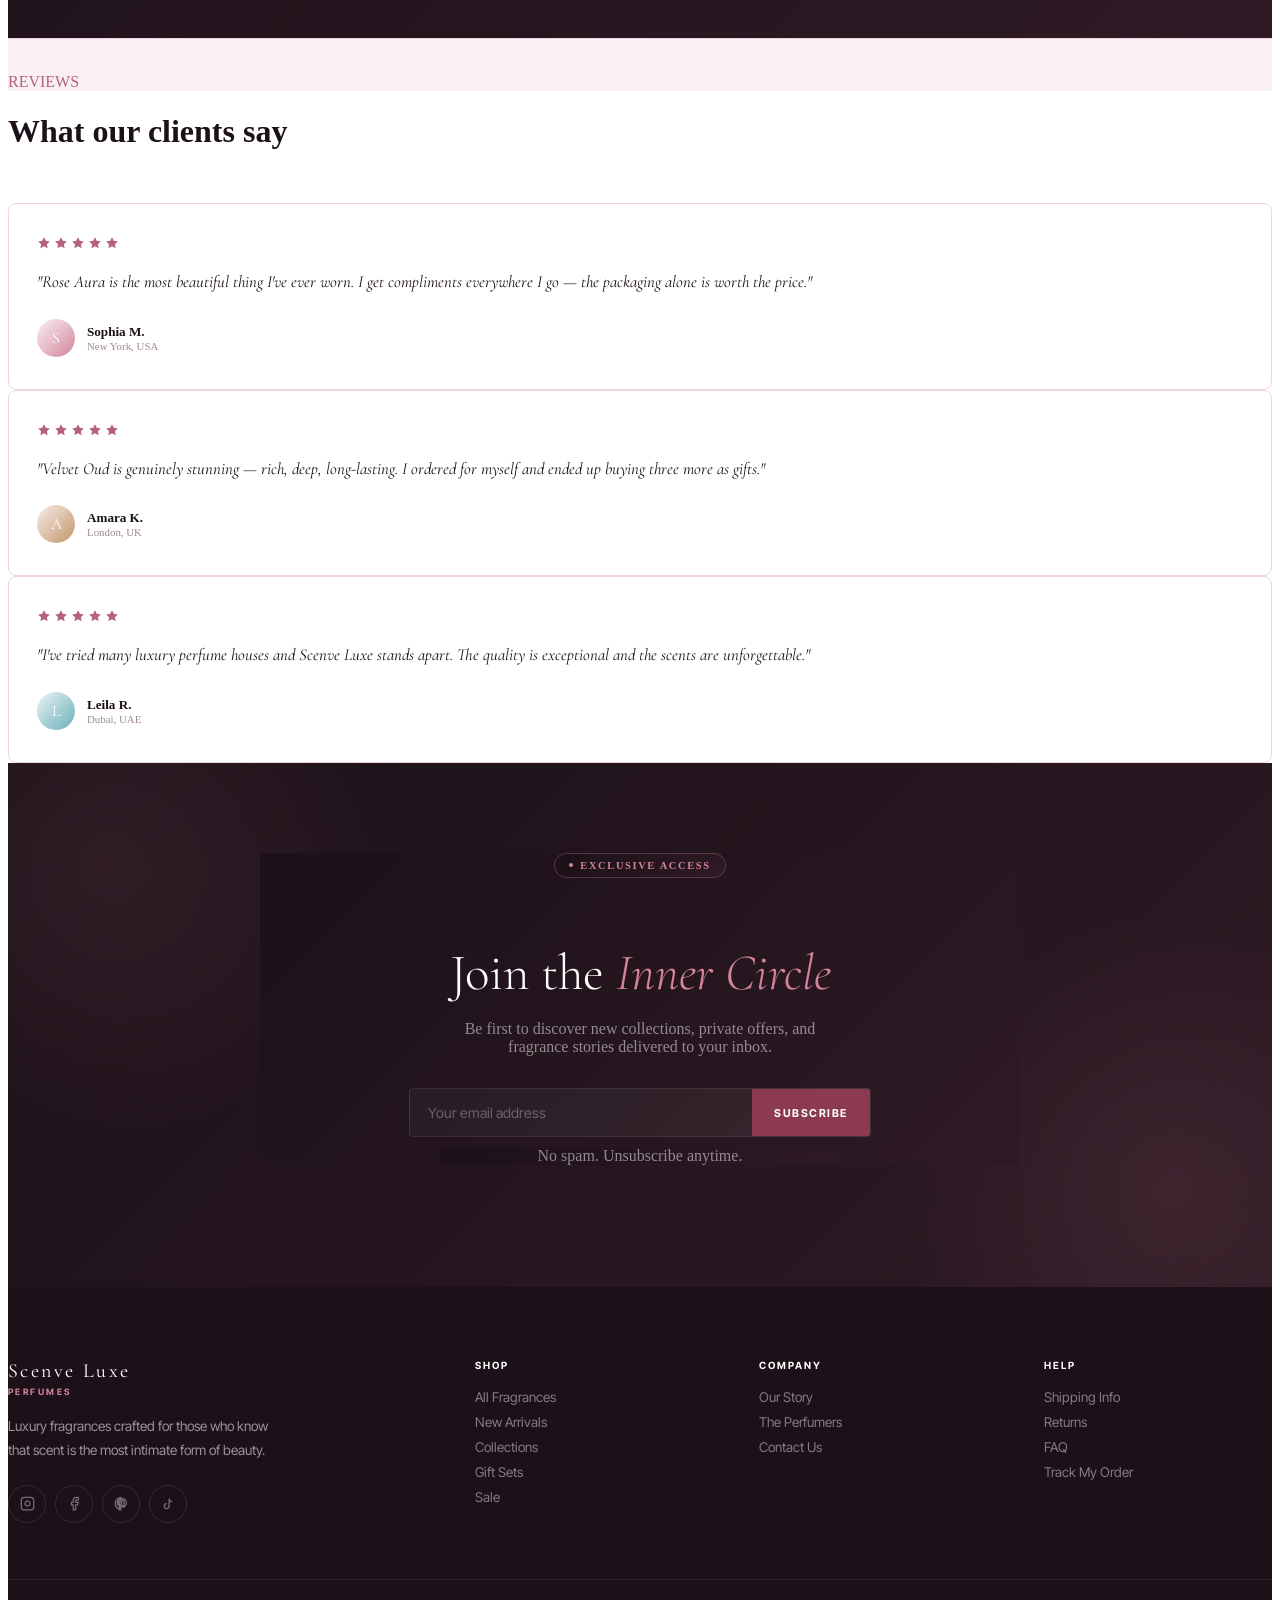
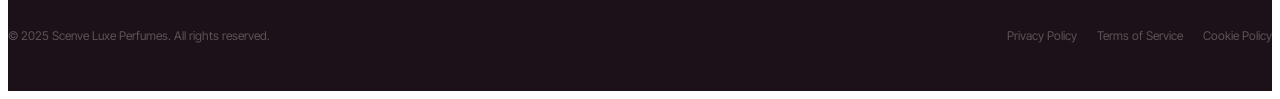
==== commit 898d31b1: "update pictures" ====
--- a/index.html
+++ b/index.html
@@ -253,12 +253,7 @@
         <div role="listitem" class="class-collection-item w-dyn-item">
           <a href="product.html" class="default-card-wrap w-inline-block">
             <div class="preview-image-wrap">
-              <div class="product-thumb-placeholder product-img-bg-1">
-                <svg viewBox="0 0 24 24" fill="none" stroke="currentColor" stroke-width="0.9">
-                  <path d="M9 3h6l1 3H8L9 3z"/><path d="M7.5 6C6 7.5 5 9.5 5 12c0 5 3 9 7 9s7-4 7-9c0-2.5-1-4.5-2.5-6"/><circle cx="12" cy="12" r="2"/>
-                </svg>
-                <span>Rose Aura</span>
-              </div>
+              <img src="IMG_20260408_080116_256.jpg" alt="Rose Aura perfume bottle arranged on white roses" class="product-card-photo" loading="lazy">
             </div>
             <div class="spacer _16"></div>
             <div class="class-level-length-wrap">
@@ -292,12 +287,7 @@
         <div role="listitem" class="class-collection-item w-dyn-item">
           <a href="product.html" class="default-card-wrap w-inline-block">
             <div class="preview-image-wrap">
-              <div class="product-thumb-placeholder product-img-bg-2">
-                <svg viewBox="0 0 24 24" fill="none" stroke="currentColor" stroke-width="0.9">
-                  <path d="M9 3h6l1 3H8L9 3z"/><path d="M7.5 6C6 7.5 5 9.5 5 12c0 5 3 9 7 9s7-4 7-9c0-2.5-1-4.5-2.5-6"/><circle cx="12" cy="12" r="2"/>
-                </svg>
-                <span>Velvet Oud</span>
-              </div>
+              <img src="IMG_20260408_080027_582.jpg" alt="Velvet Oud style perfume bottle beside its black box" class="product-card-photo" loading="lazy">
             </div>
             <div class="spacer _16"></div>
             <div class="class-level-length-wrap">
@@ -331,12 +321,7 @@
         <div role="listitem" class="class-collection-item w-dyn-item">
           <a href="product.html" class="default-card-wrap w-inline-block">
             <div class="preview-image-wrap">
-              <div class="product-thumb-placeholder product-img-bg-3">
-                <svg viewBox="0 0 24 24" fill="none" stroke="currentColor" stroke-width="0.9">
-                  <path d="M9 3h6l1 3H8L9 3z"/><path d="M7.5 6C6 7.5 5 9.5 5 12c0 5 3 9 7 9s7-4 7-9c0-2.5-1-4.5-2.5-6"/><circle cx="12" cy="12" r="2"/>
-                </svg>
-                <span>Aqua Silk</span>
-              </div>
+              <img src="IMG_20260408_080031_477.jpg" alt="Aqua Silk style perfume bottle with floral and fruit notes" class="product-card-photo" loading="lazy">
             </div>
             <div class="spacer _16"></div>
             <div class="class-level-length-wrap">
@@ -420,7 +405,7 @@
             <div class="step-wrap">
               <div class="step-image-wrap">
                 <!-- Step image placeholder -->
-                <div style="width:100%;aspect-ratio:4/3;background:linear-gradient(160deg,#FAF0F3 0%,#D4849A 100%);border-radius:6px;"></div>
+                <img src="IMG_20260408_075935_226.jpg" alt="A hand holding two perfume bottles while comparing scents" class="step-card-photo" loading="lazy">
                 <div class="bottom-gradient"></div>
               </div>
               <div class="heading-wrap">
@@ -437,7 +422,7 @@
           <div class="step-card-wrap">
             <div class="step-wrap">
               <div class="step-image-wrap">
-                <div style="width:100%;aspect-ratio:4/3;background:linear-gradient(160deg,#F5EDE8 0%,#C4956A 100%);border-radius:6px;"></div>
+                <img src="IMG_20260408_080124_893.jpg" alt="Luxury perfume bottle presented with branded shopping bag and packaging" class="step-card-photo" loading="lazy">
                 <div class="bottom-gradient"></div>
               </div>
               <div class="heading-wrap">
@@ -454,7 +439,7 @@
           <div class="step-card-wrap">
             <div class="step-wrap">
               <div class="step-image-wrap">
-                <div style="width:100%;aspect-ratio:4/3;background:linear-gradient(160deg,#EAF5F5 0%,#6AAFB8 100%);border-radius:6px;"></div>
+                <img src="IMG_20260408_080043_745.jpg" alt="Perfume bottle displayed with its box, ready for delivery" class="step-card-photo" loading="lazy">
                 <div class="bottom-gradient"></div>
               </div>
               <div class="heading-wrap">
@@ -469,12 +454,7 @@
 
           <!-- Placeholder 4th cell -->
           <div class="placeholder-image-wrap" style="background:linear-gradient(160deg,#F9EEF1 0%,#F0D5DC 100%);border-radius:8px;display:flex;align-items:center;justify-content:center;">
-            <div style="text-align:center;color:rgba(181,99,122,0.5);padding:32px 24px;">
-              <svg width="48" height="48" viewBox="0 0 24 24" fill="none" stroke="currentColor" stroke-width="0.8">
-                <path d="M9 3h6l1 3H8L9 3z"/><path d="M7.5 6C6 7.5 5 9.5 5 12c0 5 3 9 7 9s7-4 7-9c0-2.5-1-4.5-2.5-6"/><circle cx="12" cy="12" r="2"/>
-              </svg>
-              <p style="font-family:'Cormorant Garamond',serif;font-size:1rem;margin-top:12px;letter-spacing:0.1em;opacity:0.7;">SCENVE LUXE</p>
-            </div>
+            <img src="IMG_20260408_080045_930.jpg" alt="Blue luxury perfume bottle and box arranged on soft fabric" class="step-card-photo" loading="lazy">
           </div>
 
         </div>
--- a/css/virtus-override.css
+++ b/css/virtus-override.css
@@ -418,10 +418,20 @@
 
 /* Product image */
 .preview-image-wrap { overflow: hidden; border-radius: 6px 6px 0 0; }
+.product-card-photo {
+  display: block;
+  width: 100%;
+  aspect-ratio: 3/4;
+  object-fit: cover;
+  object-position: center;
+  background: var(--sl-blush-light);
+  transition: transform 0.5s ease !important;
+}
 .thumbnail-preview-image {
   transition: transform 0.5s ease !important;
 }
-.default-card-wrap:hover .thumbnail-preview-image {
+.default-card-wrap:hover .thumbnail-preview-image,
+.default-card-wrap:hover .product-card-photo {
   transform: scale(1.04) !important;
 }
 
@@ -452,6 +462,19 @@
   border-radius: 8px !important;
 }
 .step-image-wrap { border-radius: 6px; overflow: hidden; }
+.step-card-photo {
+  display: block;
+  width: 100%;
+  aspect-ratio: 4/3;
+  object-fit: cover;
+  object-position: center;
+  background: var(--sl-blush-light);
+  transition: transform 0.5s ease;
+}
+.step-image-wrap:hover .step-card-photo,
+.placeholder-image-wrap:hover .step-card-photo {
+  transform: scale(1.04);
+}
 .bottom-gradient {
   background: linear-gradient(to top, rgba(28,17,24,0.65) 0%, transparent 60%) !important;
 }
@@ -462,7 +485,7 @@
 }
 .section-label-wrap.dark .paragraph { color: #ffffff !important; }
 .heading.h5.no-margin { color: #1c1118 !important; }
-.placeholder-image-wrap { background: var(--sl-blush-light) !important; border: 1px solid var(--sl-blush) !important; border-radius: 8px !important; }
+.placeholder-image-wrap { background: var(--sl-blush-light) !important; border: 1px solid var(--sl-blush) !important; border-radius: 8px !important; overflow: hidden; }
 
 /* Left col "Get Started" section */
 .left-col .heading.h2 { color: #1c1118 !important; }
